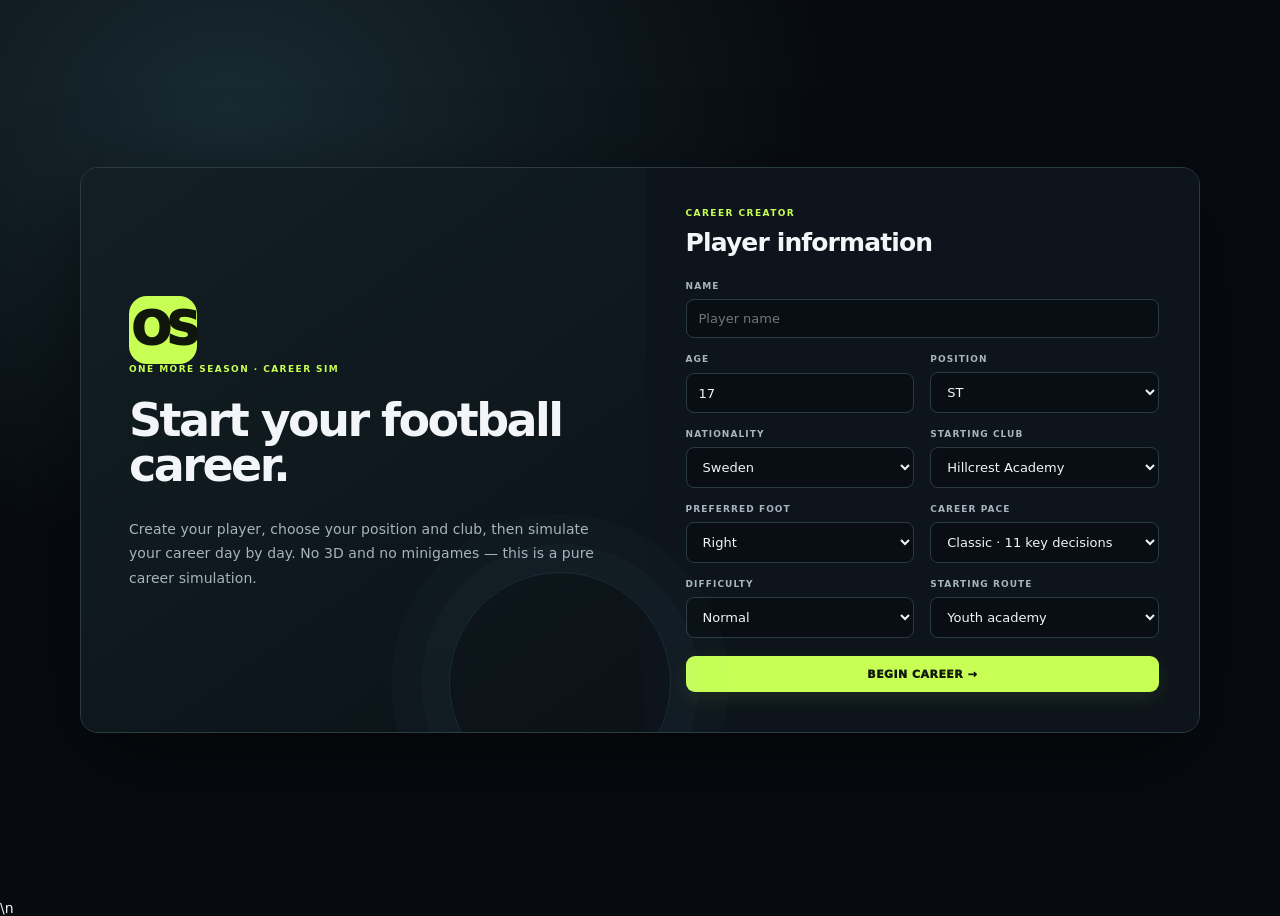
==== index.html @ fb1bcb12 "Fix navigation fallbacks and refresh decision controls" ====
<!doctype html>
<html lang="sv">
<head>
<meta charset="utf-8"><meta name="viewport" content="width=device-width,initial-scale=1">
<title>ONE MORE SEASON — Career Sim</title>
<style>
:root{--bg:#030b14;--panel:#071827;--panel2:#0b2439;--line:#1d5579;--text:#f4f8ff;--muted:#8faec7;--blue:#4bb7ff;--green:#18d79b;--gold:#ffd45a}
*{box-sizing:border-box}html,body{margin:0;min-height:100%;font-family:Inter,system-ui,Arial;background:var(--bg);color:var(--text)}
body{background:radial-gradient(circle at 78% 0,#16496d 0,transparent 30%),linear-gradient(145deg,#020812,#071a2a 55%,#04101b)}
button,input,select{font:inherit}button{cursor:pointer}.hidden{display:none!important}
.creator{min-height:100vh;display:grid;place-items:center;padding:24px}.creatorCard{width:min(1050px,100%);display:grid;grid-template-columns:1fr 1fr;background:#061522;border:1px solid #245c82;border-radius:24px;overflow:hidden;box-shadow:0 30px 80px #0008}.intro{padding:48px;background:linear-gradient(150deg,#0b2c46,#06121e)}.os{font-size:68px;font-weight:950;letter-spacing:-5px}.intro h1{font-size:44px;line-height:1;margin:20px 0 12px}.intro p{color:#b7cee1;line-height:1.6}.form{padding:40px}.formGrid{display:grid;grid-template-columns:1fr 1fr;gap:12px}.field{display:grid;gap:6px}.full{grid-column:1/-1}.field label{font-size:11px;color:#8fb5cf;font-weight:800;text-transform:uppercase}.field input,.field select{padding:12px;border-radius:10px;border:1px solid #255773;background:#071a2a;color:white;outline:0}.start,.action{border:0;border-radius:11px;padding:13px;color:#fff;font-weight:900;background:linear-gradient(90deg,#087f69,#16d49b)}.start{width:100%;margin-top:18px}
.top{height:70px;display:flex;align-items:center;gap:16px;padding:0 24px;background:#030d18f5;border-bottom:1px solid #153a5a;position:sticky;top:0;z-index:10;backdrop-filter:blur(12px)}.logo{font-size:29px;font-weight:950}.brand{font-weight:900;line-height:1}.brand small{display:block;color:var(--muted);font-size:9px;letter-spacing:2px;margin-top:4px}.nav{display:flex;gap:3px;flex:1;overflow:auto;margin-left:20px}.nav button{border:0;background:transparent;color:#8eb0ca;padding:24px 12px;font-size:12px;font-weight:850;white-space:nowrap}.nav button.active{color:white;background:#0d304d;box-shadow:inset 0 -3px var(--blue)}.day{font-weight:900;text-align:right;white-space:nowrap}.day small{display:block;color:var(--muted);font-size:10px}.gear{font-size:18px}
main{max-width:1500px;margin:auto;padding:24px 28px 50px}.view{display:none}.view.active{display:block}.eyebrow{color:#79d0ff;font-weight:950;letter-spacing:1.8px;font-size:11px}.muted{color:var(--muted);font-size:12px}.hero{min-height:245px;border:1px solid #286a95;border-radius:20px;padding:28px;display:flex;align-items:flex-end;background:linear-gradient(90deg,#020c18fa,#041e34dd 55%,#092c43aa),radial-gradient(circle at 80%,#2a658c,#071a2b 65%);overflow:hidden}.hero h1{font-size:42px;margin:8px 0}.opponent{margin-left:auto;width:48%;padding:20px;border:1px solid #3479a7;border-radius:15px;background:#06192acc}.opponent strong{display:block;font-size:26px;margin:6px 0}.chips{display:flex;gap:8px;color:#9dcbeb;font-size:11px;flex-wrap:wrap}
.layout{display:grid;grid-template-columns:2fr 1fr;gap:18px;margin-top:18px}.panel{background:linear-gradient(145deg,#091e30f7,#05121ef7);border:1px solid #184b6e;border-radius:18px;padding:20px;box-shadow:0 14px 40px #0006}.panel h2{margin:0 0 4px;font-size:18px}.cards{display:grid;grid-template-columns:repeat(3,1fr);gap:12px;margin-top:18px}.card{padding:16px;border:1px solid #255a7d;border-radius:14px;background:#0a2237;min-height:150px}.card.active{border-color:var(--green);box-shadow:0 0 25px #13cb9625}.card h3{margin:7px 0}.action{width:100%;margin-top:18px}.secondary{background:#102d47;border:1px solid #28638c}.status{display:grid;gap:12px;margin-top:15px}.row{display:grid;grid-template-columns:75px 1fr 45px;gap:8px;align-items:center;font-size:12px}.bar{height:8px;background:#07131e;border-radius:20px;overflow:hidden}.bar i{display:block;height:100%;background:linear-gradient(90deg,#0bb982,#60e7c3)}.calendar{display:grid;grid-template-columns:repeat(4,1fr);gap:10px;margin-top:15px}.event{padding:14px;border:1px solid #205273;border-radius:13px;background:#071a2a;min-height:105px}.today{border-color:var(--green);background:#07352f}.news{display:grid;gap:6px;margin-top:12px}.news div{padding:11px;border-bottom:1px solid #17384f;color:#c8dcee}.danger{background:#4b1b25;border:1px solid #8b3a48;margin-top:18px}.toast{position:fixed;right:20px;bottom:20px;padding:13px 17px;border:1px solid #2a6d91;background:#071b2b;border-radius:11px;opacity:0;transform:translateY(10px);transition:.2s}.toast.show{opacity:1;transform:none}
@media(max-width:850px){.creatorCard{grid-template-columns:1fr}.layout{grid-template-columns:1fr}.opponent{width:52%}.cards{grid-template-columns:1fr}.calendar{grid-template-columns:1fr 1fr}}
@media(max-width:600px){.brand,.day{display:none}.hero{display:block;min-height:360px}.opponent{width:100%;margin-top:25px}.formGrid{grid-template-columns:1fr}.full{grid-column:auto}main{padding:14px}.calendar{grid-template-columns:1fr}.nav button{padding:24px 9px}}

/* Match engine v6 — clearer match feedback and career statistics */
.match-engine{display:grid;grid-template-columns:1.25fr 1fr;gap:16px;margin-top:18px}
.match-report{background:linear-gradient(130deg,#0b2a40,#071521);border:1px solid #286487;border-radius:18px;padding:20px}
.match-scoreline{display:flex;align-items:center;justify-content:space-between;gap:12px;margin:14px 0}
.match-team{flex:1;font-size:12px;font-weight:850;color:#c6dcee}
.match-team:last-child{text-align:right}
.match-score{font-size:34px;font-weight:950;letter-spacing:2px;white-space:nowrap}
.match-score .dash{color:#6f91aa;padding:0 5px}
.match-rating{display:inline-flex;align-items:center;gap:7px;background:#073b32;border:1px solid #168e70;border-radius:9px;padding:8px 11px;font-weight:900}
.match-stat-grid{display:grid;grid-template-columns:repeat(3,1fr);gap:9px}
.match-stat{background:#0a2234;border:1px solid #1d4c6a;border-radius:12px;padding:12px}
.match-stat b{display:block;font-size:22px;margin-top:5px}
.match-events{display:grid;gap:7px;margin-top:12px}
.match-event{padding:9px 10px;border-left:3px solid var(--green);background:#0a2234;border-radius:0 8px 8px 0;font-size:12px;color:#d5e6f4}
.match-event.dim{border-color:#3b6c8b}
.match-form{display:flex;gap:5px;flex-wrap:wrap;margin-top:10px}
.match-form span{font-size:10px;font-weight:900;padding:5px 8px;border-radius:6px;background:#102b40;color:#a9c5da}
.match-form .win{background:#0b493a;color:#7af0c7}.match-form .draw{background:#423a1a;color:#ffe08a}.match-form .loss{background:#49212b;color:#ffb6c0}
@media(max-width:850px){.match-engine{grid-template-columns:1fr}.match-stat-grid{grid-template-columns:repeat(3,1fr)}}
</style>
<link rel="stylesheet" href="visual-overhaul.css?v=20261021-1">
</head>
<body>
<section id="creator" class="creator"><div class="creatorCard"><div class="intro"><div class="os">OS</div><div class="eyebrow">ONE MORE SEASON · CAREER SIM</div><h1>Start your football career.</h1><p>Create your player, choose your position and club, then simulate your career day by day. No 3D and no minigames — this is a pure career simulation.</p></div><div class="form"><div class="eyebrow">CAREER CREATOR</div><h2>Player information</h2><div class="formGrid"><div class="field full"><label>Name</label><input id="name" placeholder="Player name"></div><div class="field"><label>Age</label><input id="age" type="number" min="16" max="40" value="17"></div><div class="field"><label>Position</label><select id="pos"><option>ST</option><option>CF</option><option>CAM</option><option>CM</option><option>LW</option><option>RW</option><option>LB</option><option>CB</option><option>RB</option><option>GK</option></select></div><div class="field"><label>Nationality</label><select id="nation"><option>Sweden</option><option>England</option><option>Spain</option><option>France</option><option>Brazil</option><option>Germany</option><option>Portugal</option><option>Argentina</option></select></div><div class="field"><label>Starting club</label><select id="club"><option>Hillcrest Academy</option><option>BK Häcken</option><option>Real Sociedad</option><option>Villarreal</option><option>Aston Villa</option></select></div><div class="field"><label>Preferred foot</label><select id="omsFoot"><option>Right</option><option>Left</option><option>Both</option></select></div><div class="field"><label>Career pace</label><select id="omsPace"><option value="classic">Classic · 11 key decisions</option><option value="quick">Quick · faster calendar</option><option value="immersive">Immersive · more story events</option></select></div><div class="field"><label>Difficulty</label><select id="omsDifficulty"><option value="normal">Normal</option><option value="hard">Hard</option><option value="legend">Legend</option></select></div><div class="field"><label>Starting route</label><select id="omsRoute"><option value="academy">Youth academy</option><option value="bench">First-team bench</option><option value="starter">First-team starter</option><option value="loan">Loan pathway</option></select></div></div><button class="start" onclick="beginCareer()">BEGIN CAREER →</button></div></div></section>
<div id="app" class="hidden"><header class="top"><div class="logo">OS</div><div class="brand">ONE MORE SEASON<small>CAREER SIM</small></div><nav id="nav" class="nav"></nav><div class="day">DAY <span id="day">1</span><small id="season">SEASON 1</small></div><button class="gear" id="omsSettingsButton" type="button" title="Career settings" aria-label="Open career settings">⚙</button></header><main>
<section id="home" class="view active"><div class="hero"><div><div class="eyebrow">SIMULATION CENTER</div><h1>Clear skies, bigger dreams.</h1><div class="muted">Build your career one decision at a time.</div></div><div class="opponent"><div class="eyebrow">NEXT OPPONENT</div><strong id="opp">Hillcrest Academy (H)</strong><div class="chips"><span>LEAGUE</span><span>•</span><span>SIMULATION</span><span>•</span><span id="eventDay">DAY 1</span></div></div></div>

<div class="match-engine" id="omsMatchEngine">
<section class="match-report">
<div class="eyebrow">MATCH CENTRE · LIVE CAREER</div><h2 style="margin:7px 0 0">Last match report</h2>
<div class="match-scoreline"><div class="match-team" id="omsHomeName">Your club</div><div class="match-score"><span id="omsHomeScore">—</span><span class="dash">:</span><span id="omsAwayScore">—</span></div><div class="match-team" id="omsAwayName">Opponent</div></div>
<div style="display:flex;align-items:center;justify-content:space-between;gap:10px"><span class="muted" id="omsMatchSummary">Play your first match to create a report.</span><span class="match-rating" id="omsMatchRating">— / 10</span></div>
<div class="match-events" id="omsMatchEvents"><div class="match-event dim">Your match moments will appear here.</div></div>
</section>
<section class="panel">
<div class="eyebrow">CAREER PERFORMANCE</div><h2 style="margin:7px 0 14px">Season statistics</h2>
<div class="match-stat-grid">
<div class="match-stat"><span class="muted">Apps</span><b id="omsApps">0</b></div>
<div class="match-stat"><span class="muted">Goals</span><b id="omsGoals">0</b></div>
<div class="match-stat"><span class="muted">Assists</span><b id="omsAssists">0</b></div>
<div class="match-stat"><span class="muted">Avg rating</span><b id="omsAvgRating">—</b></div>
<div class="match-stat"><span class="muted">MOTM</span><b id="omsMotm">0</b></div>
<div class="match-stat"><span class="muted">Points</span><b id="omsPoints">0</b></div>
</div>
<div class="muted" style="margin-top:15px">Recent form</div><div class="match-form" id="omsForm"><span>Not played yet</span></div>
</section></div>
\n<div class="layout"><section class="panel"><h2>PLAYER CALENDAR</h2><div class="muted">Matches, training and career events.</div><div class="cards"><div class="card active"><div class="eyebrow">NEXT MATCH</div><h3 id="match">Hillcrest Academy (H)</h3><div class="muted">League · Day <span id="matchDay">1</span></div><button class="action" onclick="simulateMatch()">SIMULATE MATCH →</button></div><div class="card"><div class="eyebrow">TIME</div><h3>Simulate 3 Days</h3><div class="muted">Training, recovery and world events.</div><button class="action secondary" onclick="advance(3)">SIMULATE 3 DAYS →</button></div><div class="card"><div class="eyebrow">SEASON</div><h3>Simulate Season</h3><div class="muted">Advance the season quickly.</div><button class="action secondary" onclick="advance(300)">SIMULATE SEASON →</button></div></div></section>
<section class="panel"><h2>PLAYER STATUS</h2><div class="muted" id="player">Your Player · ST</div><div class="status"><div class="row"><span>OVR</span><div class="bar"><i id="ovrb"></i></div><b id="ovr">67</b></div><div class="row"><span>Fitness</span><div class="bar"><i id="fitb"></i></div><b id="fit">92%</b></div><div class="row"><span>Morale</span><div class="bar"><i id="morb"></i></div><b id="mor">78%</b></div><div class="row"><span>Sharpness</span><div class="bar"><i id="sharpb"></i></div><b id="sharp">85%</b></div></div><button class="action danger" onclick="deleteCareer()">DELETE CAREER</button></section></div>
<div class="layout"><section class="panel"><h2>SEASON CALENDAR</h2><div class="calendar" id="calendar"></div></section><section class="panel"><h2>LATEST NEWS</h2><div class="muted">The football world changes while you simulate.</div><div class="news" id="news"></div></section></div></section>
<section id="squad" class="view"><div class="panel"><div class="eyebrow">SQUAD</div><h1>Club & Squad</h1><p class="muted">Your teammates, competition for places and squad status.</p><div class="news"><div>Starting XI · Competition for your position is active.</div><div>Manager · Your performances affect selection.</div><div>Squad · Fitness and sharpness influence minutes.</div></div></div></section>
<section id="transfers" class="view"><div class="panel"><div class="eyebrow">TRANSFERS</div><h1>Transfer Center</h1><p class="muted">Clubs can show interest as your reputation grows.</p><div class="news"><div>Transfer rumours will appear as the calendar advances.</div><div>Agent · Contract opportunities can develop over time.</div></div></div></section>
<section id="academy" class="view"><div class="panel"><div class="eyebrow">ACADEMY</div><h1>Academy</h1><p class="muted">Youth development and future prospects.</p></div></section>
<section id="development" class="view"><div class="panel"><div class="eyebrow">DEVELOPMENT CENTRE</div><h1>Build your player</h1><p class="muted">Choose a training plan. Every session trades energy for a different benefit, and your progress is saved with your career.</p><div class="cards"><div class="card"><div class="eyebrow">ATTACK</div><h3>Finishing &amp; movement</h3><p class="muted">Improve sharpness and your chance to grow as an attacker.</p><button class="action" onclick="omsTrainV6('attack')">TRAIN ATTACK →</button></div><div class="card"><div class="eyebrow">TACTICS</div><h3>Position &amp; decisions</h3><p class="muted">Build tactical development and manager trust.</p><button class="action secondary" onclick="omsTrainV6('tactics')">TRAIN TACTICS →</button></div><div class="card"><div class="eyebrow">RECOVERY</div><h3>Recovery session</h3><p class="muted">Restore fitness and protect your form.</p><button class="action secondary" onclick="omsTrainV6('recovery')">RECOVER →</button></div></div><div class="panel" style="margin-top:16px"><div class="eyebrow">TRAINING RECORD</div><h2 id="omsTrainingSummary">No training sessions yet.</h2><div class="muted" id="omsTrainingLog">Your training choices will appear here.</div></div></div></section>
<section id="agent" class="view"><div class="panel"><div class="eyebrow">AGENT</div><h1>Agent & Money</h1><p class="muted">Contracts, wages, bonuses and club opportunities.</p></div></section>
<section id="world" class="view"><div class="panel"><div class="eyebrow">WORLD</div><h1>Football World</h1><p class="muted">Transfers, injuries, managers and major football events.</p></div></section>
<section id="history" class="view"><div class="panel"><div class="eyebrow">HISTORY</div><h1>Career History</h1><p class="muted">Season results, awards and career legacy.</p></div></section>
<section id="journey" class="view"><div class="panel"><div class="eyebrow">THE JOURNEY · STORY MODE</div><h1>Every choice becomes a headline.</h1><p class="muted">30 nya karriärfunktioner inspirerade av karriärsimulator-idén: spelarprofil, val, konsekvenser och en berättelse som växer med dig.</p><div id="omsJourneyProfile" class="cards"></div><div class="layout"><section class="panel"><div class="eyebrow">NEXT CAREER DECISION</div><h2 id="omsJourneyTitle">Your story starts here</h2><p id="omsJourneyText" class="muted">Skapa din karriär för att börja fatta beslut.</p><div id="omsJourneyChoices" class="cards"></div><button class="action" id="omsNextDecision" onclick="omsNextJourneyDecision()">NEXT DECISION →</button></section><section class="panel"><div class="eyebrow">HEADLINES</div><h2>Career news</h2><div id="omsJourneyHeadlines" class="news"><div>Headlines will appear after your first decision.</div></div></section></div><div class="layout"><section class="panel"><div class="eyebrow">CAREER JOURNAL</div><h2>Journey log</h2><div id="omsJourneyLog" class="news"></div></section><section class="panel"><div class="eyebrow">30 JOURNEY SYSTEMS</div><h2>Features in this update</h2><div id="omsJourneyFeatures" class="news"></div></section></div></div></section></main><div id="toast" class="toast"></div></div>
<script>
const KEY='omsCareerStable3';let state=null;window.OMS_GET_STATE=()=>state;
const tabs=[['HOME','home'],['SQUAD','squad'],['TRANSFERS','transfers'],['ACADEMY','academy'],['DEVELOPMENT','development'],['AGENT','agent'],['WORLD','world'],['HISTORY','history'],['JOURNEY','journey']];
const nav=document.getElementById('nav');tabs.forEach(([name,id],i)=>{const b=document.createElement('button');b.textContent=name;b.onclick=()=>show(id,b);if(i===0)b.classList.add('active');nav.appendChild(b)});
function beginCareer(){const name=document.getElementById('name').value.trim();if(!name){alert('Skriv ett spelarnamn först.');return}state={name,age:+document.getElementById('age').value,pos:document.getElementById('pos').value,nation:document.getElementById('nation').value,club:document.getElementById('club').value,preferredFoot:document.getElementById('omsFoot')?.value||'Right',careerPace:document.getElementById('omsPace')?.value||'classic',difficulty:document.getElementById('omsDifficulty')?.value||'normal',startingRoute:document.getElementById('omsRoute')?.value||'academy',journeyDecision:0,journeyHeadlines:[],journeyLog:[],journeyFlags:{},day:1,nextMatchDay:1,season:1,ovr:67,fitness:92,morale:78,sharp:85,wins:0,draws:0,losses:0};save();openApp();render()}
function save(){localStorage.setItem(KEY,JSON.stringify(state))}function openApp(){document.getElementById('creator').classList.add('hidden');document.getElementById('app').classList.remove('hidden')}
function show(id,b){
 const target=document.getElementById(id);
 if(!target){toast('This page is not available yet.');return}
 document.querySelectorAll('.view').forEach(x=>x.classList.remove('active'));
 target.classList.add('active');
 const buttons=[...nav.querySelectorAll('button')];
 buttons.forEach(x=>x.classList.remove('active'));
 const tab=tabs.find(([name,viewId])=>viewId===id);
 const activeButton=b&&buttons.includes(b)?b:(tab?buttons.find(x=>x.textContent.trim()===tab[0]):null);
 if(activeButton)activeButton.classList.add('active');
}
function toast(s){const t=document.getElementById('toast');t.textContent=s;t.classList.add('show');clearTimeout(window.tt);window.tt=setTimeout(()=>t.classList.remove('show'),1800)}
function advance(n){if(!state){toast('Start a career first.');return}const days=Math.max(1,Math.min(365,Math.floor(Number(n)||1)));state.day+=days;state.fitness=Math.max(30,Math.min(100,state.fitness-days*.7+4));state.sharp=Math.max(30,Math.min(100,state.sharp+days*.5));state.morale=Math.max(20,Math.min(100,state.morale+(Math.random()>.5?2:-1)));checkSeason();save();render();toast('Calendar advanced '+days+' day'+(days===1?'':'s'))}
function simulateMatch(){const r=Math.random();if(r<.45)state.wins++;else if(r<.72)state.draws++;else state.losses++;state.day++;state.fitness=Math.max(35,state.fitness-7);state.sharp=Math.min(100,state.sharp+8);state.morale=Math.max(30,Math.min(100,state.morale+(r<.45?5:-2)));if(r>.86&&state.ovr<99)state.ovr++;checkSeason();save();render();toast(r<.45?'MATCH WON':'MATCH SIMULATED')}
function checkSeason(){if(state.day>300){state.season++;state.day=1;state.fitness=90;state.sharp=85;toast('NEW SEASON STARTED')}}
function deleteCareer(){if(confirm('Delete career and return to the first player setup page?')){localStorage.removeItem(KEY);state=null;location.reload()}}
function render(){document.getElementById('day').textContent=state.day;document.getElementById('season').textContent='SEASON '+state.season;document.getElementById('eventDay').textContent='DAY '+state.day;document.getElementById('matchDay').textContent=state.day;document.getElementById('player').textContent=state.name+' · '+state.pos+' · '+state.nation;document.getElementById('ovr').textContent=state.ovr;document.getElementById('ovrb').style.width=state.ovr+'%';[['fit',state.fitness],['mor',state.morale],['sharp',state.sharp]].forEach(([id,v])=>{document.getElementById(id).textContent=Math.round(v)+'%';document.getElementById(id+'b').style.width=v+'%'});document.getElementById('calendar').innerHTML=[0,3,6,9].map((n,i)=>'<div class="event '+(i===0?'today':'')+'"><b>DAY '+(state.day+n)+'</b><div class="muted" style="margin-top:8px">'+(['League match','Training','Fitness & recovery','Cup / away match'][i])+'</div></div>').join('');document.getElementById('news').innerHTML=['Transfer rumours heat up','Big club scouts are watching young talents','Champions League draw confirmed','Unexpected career event'].map((x,i)=>'<div>⚽ '+x+' <span class="muted">'+(i+1)+'h ago</span></div>').join('')}
try{state=JSON.parse(localStorage.getItem(KEY)||'null')}catch(e){state=null}if(state){openApp();render()}
</script><script id="oms-player-database">
const OMS_PLAYERS=[['Bukayo Saka','Arsenal','Premier League','RW',88],['Martin Ødegaard','Arsenal','Premier League','CAM',88],['Declan Rice','Arsenal','Premier League','CM',87],['William Saliba','Arsenal','Premier League','CB',87],['Gabriel Magalhães','Arsenal','Premier League','CB',86],['David Raya','Arsenal','Premier League','GK',85],['Gabriel Martinelli','Arsenal','Premier League','LW',84],['Cole Palmer','Chelsea','Premier League','CAM',87],['Moisés Caicedo','Chelsea','Premier League','CM',84],['Enzo Fernández','Chelsea','Premier League','CM',85],['Nicolas Jackson','Chelsea','Premier League','ST',82],['Wesley Fofana','Chelsea','Premier League','CB',80],['Reece James','Chelsea','Premier League','RB',84],['Mohamed Salah','Liverpool','Premier League','RW',90],['Virgil van Dijk','Liverpool','Premier League','CB',89],['Alisson','Liverpool','Premier League','GK',89],['Alexis Mac Allister','Liverpool','Premier League','CM',86],['Dominik Szoboszlai','Liverpool','Premier League','CM',84],['Florian Wirtz','Liverpool','Premier League','CAM',87],['Cody Gakpo','Liverpool','Premier League','LW',84],['Erling Haaland','Manchester City','Premier League','ST',91],['Rodri','Manchester City','Premier League','CM',90],['Phil Foden','Manchester City','Premier League','CAM',88],['Bernardo Silva','Manchester City','Premier League','CM',88],['Rúben Dias','Manchester City','Premier League','CB',89],['Ederson','Manchester City','Premier League','GK',88],['Josko Gvardiol','Manchester City','Premier League','CB',86],['Bruno Fernandes','Manchester United','Premier League','CAM',87],['Matthijs de Ligt','Manchester United','Premier League','CB',84],['Casemiro','Manchester United','Premier League','CM',82],['Amad Diallo','Manchester United','Premier League','RW',78],['Mason Mount','Manchester United','Premier League','CAM',79],['Lisandro Martínez','Manchester United','Premier League','CB',84],['Son Heung-min','Tottenham','Premier League','LW',86],['James Maddison','Tottenham','Premier League','CAM',85],['Cristian Romero','Tottenham','Premier League','CB',84],['Dejan Kulusevski','Tottenham','Premier League','RW',83],['Micky van de Ven','Tottenham','Premier League','CB',82],['Dominic Solanke','Tottenham','Premier League','ST',82],['Bruno Guimarães','Newcastle United','Premier League','CM',85],['Anthony Gordon','Newcastle United','Premier League','LW',82],['Sandro Tonali','Newcastle United','Premier League','CM',84],['Alexander Isak','Newcastle United','Premier League','ST',88],['Kieran Trippier','Newcastle United','Premier League','RB',80],['Nick Pope','Newcastle United','Premier League','GK',82],['Emiliano Martínez','Aston Villa','Premier League','GK',87],['Ollie Watkins','Aston Villa','Premier League','ST',84],['Youri Tielemans','Aston Villa','Premier League','CM',82],['Morgan Rogers','Aston Villa','Premier League','CAM',80],['Pau Torres','Aston Villa','Premier League','CB',82],['John McGinn','Aston Villa','Premier League','CM',81],['Kaoru Mitoma','Brighton','Premier League','LW',81],['João Pedro','Brighton','Premier League','ST',79],['Pervis Estupiñán','Brighton','Premier League','LB',79],['Lewis Dunk','Brighton','Premier League','CB',78],['Bart Verbruggen','Brighton','Premier League','GK',78],['Carlos Baleba','Brighton','Premier League','CM',80],['Jarrod Bowen','West Ham','Premier League','RW',81],['Lucas Paquetá','West Ham','Premier League','CAM',82],['Mohammed Kudus','West Ham','Premier League','RW',81],['Aaron Wan-Bissaka','West Ham','Premier League','RB',78],['Jean-Clair Todibo','West Ham','Premier League','CB',79],['Alphonse Areola','West Ham','Premier League','GK',78],['Eberechi Eze','Crystal Palace','Premier League','CAM',83],['Marc Guéhi','Crystal Palace','Premier League','CB',80],['Dean Henderson','Crystal Palace','Premier League','GK',79],['Ismaïla Sarr','Crystal Palace','Premier League','RW',78],['Adam Wharton','Crystal Palace','Premier League','CM',76],['Jean-Philippe Mateta','Crystal Palace','Premier League','ST',80],['Jordan Pickford','Everton','Premier League','GK',84],['Jarrad Branthwaite','Everton','Premier League','CB',79],['Dwight McNeil','Everton','Premier League','LW',77],['Iliman Ndiaye','Everton','Premier League','CF',78],['James Tarkowski','Everton','Premier League','CB',76],['Beto','Everton','Premier League','ST',75],['Morgan Gibbs-White','Nottingham Forest','Premier League','CAM',82],['Chris Wood','Nottingham Forest','Premier League','ST',79],['Murillo','Nottingham Forest','Premier League','CB',78],['Neco Williams','Nottingham Forest','Premier League','RB',75],['Callum Hudson-Odoi','Nottingham Forest','Premier League','LW',78],['Matz Sels','Nottingham Forest','Premier League','GK',77],['Antonee Robinson','Fulham','Premier League','LB',81],['Andreas Pereira','Fulham','Premier League','CAM',79],['Alex Iwobi','Fulham','Premier League','CM',78],['Raúl Jiménez','Fulham','Premier League','ST',78],['Bernd Leno','Fulham','Premier League','GK',80],['Joachim Andersen','Fulham','Premier League','CB',78],['Bryan Mbeumo','Brentford','Premier League','RW',82],['Yoane Wissa','Brentford','Premier League','ST',79],['Mathias Jensen','Brentford','Premier League','CM',77],['Mikkel Damsgaard','Brentford','Premier League','CAM',77],['Nathan Collins','Brentford','Premier League','CB',76],['Mark Flekken','Brentford','Premier League','GK',77],['Matheus Cunha','Wolves','Premier League','CF',82],['Jørgen Strand Larsen','Wolves','Premier League','ST',77],['Rayan Aït-Nouri','Wolves','Premier League','LB',79],['André','Wolves','Premier League','CM',77],['Toti Gomes','Wolves','Premier League','CB',75],['José Sá','Wolves','Premier League','GK',77],['Neto','Chelsea','Premier League','GK',80]];
const OMS_LEAGUES=[["Premier League","England"]];
const OMS_CLUBS=["Arsenal","Chelsea","Liverpool","Manchester City","Manchester United","Tottenham","Newcastle United","Aston Villa","Brighton","West Ham","Crystal Palace","Everton","Nottingham Forest","Fulham","Brentford","Wolves"];
window.OMS_PLAYERS=OMS_PLAYERS;window.OMS_LEAGUES=OMS_LEAGUES;window.OMS_CLUBS=OMS_CLUBS;
function omsPlayerDatabasePanel(){const view=document.getElementById('squad');if(!view)return;view.innerHTML='<div class="panel"><div class="eyebrow">PLAYER CAREER DATABASE</div><h1>'+OMS_PLAYERS.length+' PLAYERS · '+OMS_CLUBS.length+' CLUBS · '+OMS_LEAGUES.length+' LEAGUES</h1><p class="muted">Utökad Player Career-databas med spelare, klubbar och ligor från flera fotbollsländer.</p><div class="news"><div><b>'+OMS_PLAYERS.length+'</b> spelare</div><div><b>'+OMS_CLUBS.length+'</b> klubbar</div><div><b>'+OMS_LEAGUES.length+'</b> liga</div></div><div class="news" id="omsPlayersList"></div></div>';document.getElementById('omsPlayersList').innerHTML=OMS_PLAYERS.map(p=>'<div><b>'+p[0]+'</b> · '+p[1]+' · '+p[3]+' · OVR '+p[4]+'</div>').join('')}
omsPlayerDatabasePanel();
</script>
<script id="oms-player-career-market">
(function(){
  function renderCareerMarket(){
    const view=document.getElementById('transfers');
    if(!view || !window.OMS_PLAYERS) return;
    const current=((typeof window.OMS_GET_STATE==='function'?window.OMS_GET_STATE():window.state)||{}).club||'Your Club';
    const pool=[...OMS_PLAYERS].sort(()=>Math.random()-0.5).slice(0,12);
    view.innerHTML='<div class="panel"><div class="eyebrow">PLAYER CAREER · TRANSFER MARKET</div><h1>TRANSFER SHORTLIST</h1><p class="muted">Din agent följer spelare och klubbar i Premier League. Välj en spelare för scouting.</p><div class="news"><div><b>League:</b> Premier League</div><div><b>Your club:</b> '+current+'</div><div><b>Shortlist:</b> '+pool.length+' players</div></div><div class="news">'+pool.map((p,i)=>'<div style="display:flex;justify-content:space-between;gap:12px;align-items:center"><span><b>'+p[0]+'</b><br><span class="muted">'+p[1]+' · '+p[3]+' · OVR '+p[4]+'</span></span><button class="action" onclick="omsScoutPlayer('+i+')">SCOUT</button></div>').join('')+'</div><div id="omsScoutResult" class="muted" style="margin-top:12px">Select SCOUT to view a player report.</div></div>';
    window.omsMarketPool=pool;
  }
  window.omsScoutPlayer=function(i){
    const p=window.omsMarketPool&&window.omsMarketPool[i];
    if(!p) return;
    const el=document.getElementById('omsScoutResult');
    if(el) el.innerHTML='<b>SCOUT REPORT:</b> '+p[0]+' · '+p[3]+' · OVR '+p[4]+' · '+p[1]+'<br><span class="muted">Your agent has added this player to the shortlist. Transfer interest can develop as your career progresses.</span>';
  };
  const oldShow=window.show;
  window.show=function(id,b){
    oldShow(id,b);
    if(id==='transfers') renderCareerMarket();
  };
  setTimeout(renderCareerMarket,0);
})();
</script><script id="oms-career-season-stats">
(function(){
  function seasonStats(){
    const home=document.getElementById('home');
    if(!home || !window.OMS_PLAYERS) return;
    let box=document.getElementById('oms-season-stats');
    if(box)return;
    box=document.createElement('section');
    box.className='panel';
    box.id='oms-season-stats';
    box.innerHTML='<div class="eyebrow">PLAYER CAREER</div><h2>SEASON PERFORMANCE</h2><div class="cards"><div class="card"><div class="eyebrow">APPEARANCES</div><h3 id="omsApps">0</h3></div><div class="card"><div class="eyebrow">GOALS</div><h3 id="omsGoals">0</h3></div><div class="card"><div class="eyebrow">ASSISTS</div><h3 id="omsAssists">0</h3></div><div class="card"><div class="eyebrow">FORM</div><h3 id="omsForm">7.0</h3></div></div><p class="muted">Din säsongsstatistik följer med när du simulerar matcher.</p>';
    home.appendChild(box);
    refresh();
  }
  function refresh(){
    const s=typeof window.OMS_GET_STATE==='function'?window.OMS_GET_STATE():window.state;if(!s)return;
    const apps=s.apps||0, goals=s.goals||0, assists=s.assists||0;
    const a=document.getElementById('omsApps'),g=document.getElementById('omsGoals'),as=document.getElementById('omsAssists'),f=document.getElementById('omsForm');
    if(a)a.textContent=apps;if(g)g.textContent=goals;if(as)as.textContent=assists;
    if(f)f.textContent=(7+(s.morale||78)/100).toFixed(1);
  }
  const oldSim=window.simulateMatch;
  if(oldSim){
    window.simulateMatch=function(){
      oldSim();
      const active=typeof window.OMS_GET_STATE==='function'?window.OMS_GET_STATE():window.state;
      if(active){
        active.apps=(active.apps||0)+1;
        const r=Math.random();
        if(r<0.32)active.goals=(active.goals||0)+1;
        if(r<0.38)active.assists=(active.assists||0)+1;
        if(typeof save==='function')save();
      }
      refresh();
    };
  }
  const oldRender=window.render;
  if(oldRender)window.render=function(){oldRender();refresh()};
  setTimeout(seasonStats,50);
})();
</script><script id="oms-stability-fix">
(function(){
  function getSaved(){try{return JSON.parse(localStorage.getItem('omsCareerStable3')||'null')}catch(e){return null}}
  function syncPublicState(){
    const s=getSaved(); if(s) window.OMS_CURRENT_STATE=s;
  }
  syncPublicState();
  const oldSave=window.save;
  if(oldSave) window.save=function(){oldSave();syncPublicState()};
  const oldBegin=window.beginCareer;
  if(oldBegin) window.beginCareer=function(){oldBegin();syncPublicState()};
  const oldShow=window.show;
  if(oldShow) window.show=function(id,b){const out=oldShow(id,b);syncPublicState();return out};
})();
</script><script id="oms-career-history">
(function(){
  function addHistory(){
    const host=document.getElementById('history'); if(!host||document.getElementById('oms-career-timeline'))return;
    const box=document.createElement('section'); box.className='panel'; box.id='oms-career-timeline';
    box.innerHTML='<div class="eyebrow">PLAYER CAREER</div><h2>CAREER TIMELINE</h2><div id="omsTimeline"></div><p class="muted">Viktiga karriärhändelser sparas automatiskt.</p>';
    host.appendChild(box); renderHistory();
  }
  function renderHistory(){
    const el=document.getElementById('omsTimeline'); if(!el)return;
    let s=window.OMS_CURRENT_STATE; try{s=s||JSON.parse(localStorage.getItem('omsCareerStable3')||'null')}catch(e){}
    const events=(s&&s.careerEvents)||[];
    el.innerHTML=events.length?events.slice(-12).reverse().map(e=>'<div class="row"><strong>'+String(e.title||'Career event')+'</strong><span>'+String(e.detail||'')+'</span></div>').join(''):'<div class="muted">No career events yet.</div>';
  }
  function record(title,detail){
    let s;try{s=JSON.parse(localStorage.getItem('omsCareerStable3')||'null')}catch(e){return}
    if(!s)return;
    s.careerEvents=s.careerEvents||[];
    s.careerEvents.push({title,detail,day:s.day||1});
    s.careerEvents=s.careerEvents.slice(-30);
    localStorage.setItem('omsCareerStable3',JSON.stringify(s)); window.OMS_CURRENT_STATE=s; renderHistory();
  }
  window.OMS_RECORD_CAREER_EVENT=record;
  const oldShow=window.show;
  if(oldShow)window.show=function(id,b){const out=oldShow(id,b);if(id==='history')setTimeout(addHistory,0);return out};
  setTimeout(addHistory,80);
})();
</script><script src="realism.js"></script><script id="oms-persistent-shortlist">
(function(){
  const KEY='omsTransferShortlistV1';
  function load(){try{return JSON.parse(localStorage.getItem(KEY)||'[]')}catch(e){return[]}}
  function save(a){localStorage.setItem(KEY,JSON.stringify(a.slice(-20)))}
  function addPlayer(i){
    const p=window.OMS_PLAYERS&&window.OMS_PLAYERS[i]; if(!p)return;
    const item=Array.isArray(p)?{name:p[0],club:p[1],league:p[2],position:p[3],ovr:p[4]}:{name:p.name,club:p.club,league:p.league,position:p.position,ovr:p.ovr};
    const a=load();
    if(!a.some(x=>x.name===item.name)){a.push(item);save(a)}
    render();
    if(typeof window.toast==='function')window.toast(item.name+' added to shortlist');
  }
  function render(){
    const host=document.getElementById('transfers'); if(!host)return;
    let box=document.getElementById('oms-persistent-shortlist');
    if(!box){
      box=document.createElement('section'); box.className='panel'; box.id='oms-persistent-shortlist';
      host.appendChild(box);
    }
    const a=load();
    box.innerHTML='<div class="eyebrow">PLAYER CAREER</div><h2>MY TRANSFER SHORTLIST</h2>'+
      (a.length?a.map((p,i)=>'<div class="row"><strong>'+p.name+'</strong><span>'+p.position+' · '+p.ovr+' OVR · '+p.club+'</span></div>').join(''):'<p class="muted">Scout players in the Transfer Market to build your shortlist.</p>');
  }
  const oldScout=window.omsScoutPlayer;
  window.omsScoutPlayer=function(i){
    if(oldScout)oldScout(i);
    addPlayer(i);
  };
  const oldShow=window.show;
  if(oldShow)window.show=function(id,b){const out=oldShow(id,b);if(id==='transfers')setTimeout(render,20);return out};
  setTimeout(render,100);
})();
</script><script src="career-controls.js"></script>
<style id="oms-mega-ui">
:root{--cyan:#35c8ff;--violet:#7c6cff;--lime:#28e0a4}
body{background:radial-gradient(circle at 15% 0,#173e62 0,transparent 28%),radial-gradient(circle at 95% 20%,#20315d 0,transparent 25%),linear-gradient(145deg,#02060d,#061426 55%,#020811)}
.panel{position:relative;overflow:hidden;transition:transform .18s,border-color .18s,box-shadow .18s}
.panel:hover{border-color:#2b6f99;box-shadow:0 18px 50px #0008}
.panel:before{content:"";position:absolute;inset:0;pointer-events:none;background:linear-gradient(120deg,#35c8ff08,transparent 35%,#7c6cff08)}
.action{box-shadow:0 8px 22px #00c99522;transition:transform .15s,filter .15s}
.action:hover{transform:translateY(-2px);filter:brightness(1.12)}
.card{transition:transform .15s,border-color .15s}.card:hover{transform:translateY(-2px);border-color:#327da7}
.megaGrid{display:grid;grid-template-columns:repeat(4,1fr);gap:12px;margin-top:18px}
.megaStat{padding:15px;border:1px solid #255a7d;border-radius:14px;background:linear-gradient(145deg,#0b2740,#071727)}
.megaStat b{font-size:24px;display:block;margin-top:4px}
.megaSplit{display:grid;grid-template-columns:1.4fr 1fr;gap:18px;margin-top:18px}
.feedItem{padding:12px 0;border-bottom:1px solid #17384f}
.pill{display:inline-block;padding:5px 8px;border-radius:999px;background:#103652;border:1px solid #276789;color:#a9dcf8;font-size:10px;font-weight:900;margin:2px}
@media(max-width:900px){.megaGrid{grid-template-columns:1fr 1fr}.megaSplit{grid-template-columns:1fr}}
@media(max-width:600px){.megaGrid{grid-template-columns:1fr}}
</style>
<script id="oms-mega-upgrade">
(function(){
  const extraPlayers=[
    ['Lamine Yamal','Barcelona','La Liga','RW',89],['Pedri','Barcelona','La Liga','CM',88],['Raphinha','Barcelona','La Liga','LW',87],['Robert Lewandowski','Barcelona','La Liga','ST',89],
    ['Vinícius Júnior','Real Madrid','La Liga','LW',90],['Jude Bellingham','Real Madrid','La Liga','CAM',91],['Kylian Mbappé','Real Madrid','La Liga','ST',92],['Federico Valverde','Real Madrid','La Liga','CM',88],
    ['Antoine Griezmann','Atlético Madrid','La Liga','CF',88],['Julián Álvarez','Atlético Madrid','ST',87],['Nico Williams','Athletic Club','La Liga','LW',85],['Mikel Oyarzabal','Real Sociedad','La Liga','LW',84],
    ['Harry Kane','Bayern Munich','Bundesliga','ST',90],['Jamal Musiala','Bayern Munich','Bundesliga','CAM',89],['Michael Olise','Bayern Munich','Bundesliga','RW',87],['Joshua Kimmich','Bayern Munich','Bundesliga','CM',87],
    ['Florian Wirtz','Bayer Leverkusen','Bundesliga','CAM',87],['Jeremie Frimpong','Bayer Leverkusen','Bundesliga','RB',84],['Serhou Guirassy','Borussia Dortmund','Bundesliga','ST',84],['Julian Brandt','Borussia Dortmund','Bundesliga','CAM',83],
    ['Lautaro Martínez','Inter','Serie A','ST',89],['Nicolò Barella','Inter','Serie A','CM',87],['Alessandro Bastoni','Inter','Serie A','CB',87],['Hakan Çalhanoğlu','Inter','Serie A','CM',87],
    ['Rafael Leão','AC Milan','Serie A','LW',87],['Christian Pulisic','AC Milan','Serie A','RW',84],['Theo Hernández','AC Milan','Serie A','LB',86],['Mike Maignan','AC Milan','Serie A','GK',87],
    ['Dušan Vlahović','Juventus','Serie A','ST',84],['Kenan Yıldız','Juventus','Serie A','CAM',80],['Gianluigi Donnarumma','Paris Saint-Germain','Ligue 1','GK',89],['Achraf Hakimi','Paris Saint-Germain','Ligue 1','RB',88],
    ['Ousmane Dembélé','Paris Saint-Germain','Ligue 1','RW',90],['Khvicha Kvaratskhelia','Paris Saint-Germain','Ligue 1','LW',87],['Vitinha','Paris Saint-Germain','Ligue 1','CM',88],['Marquinhos','Paris Saint-Germain','Ligue 1','CB',86],
    ['Jonathan David','Lille','Ligue 1','ST',84],['Bradley Barcola','Paris Saint-Germain','Ligue 1','LW',85],['Mason Greenwood','Marseille','Ligue 1','RW',82],['Pierre-Emile Højbjerg','Marseille','Ligue 1','CM',82],
    ['Frenkie de Jong','Barcelona','La Liga','CM',87],['Dani Olmo','Barcelona','La Liga','CAM',84],['Rodrygo','Real Madrid','La Liga','RW',86],['Eduardo Camavinga','Real Madrid','La Liga','CM',85],
    ['Aurélien Tchouaméni','Real Madrid','La Liga','CM',85],['Thibaut Courtois','Real Madrid','La Liga','GK',89],['Ronald Araújo','Barcelona','La Liga','CB',86],['Pau Cubarsí','Barcelona','La Liga','CB',80],
    ['Victor Osimhen','Galatasaray','Other','ST',88],['Rasmus Højlund','Manchester United','Premier League','ST',81],['Leny Yoro','Manchester United','Premier League','CB',80],['João Neves','Paris Saint-Germain','Ligue 1','CM',84],
    ['Warren Zaïre-Emery','Paris Saint-Germain','Ligue 1','CM',82],['Xavi Simons','RB Leipzig','Bundesliga','CAM',84],['Benjamin Šeško','RB Leipzig','Bundesliga','ST',83],['Loïs Openda','RB Leipzig','Bundesliga','ST',84],
    ['Victor Boniface','Bayer Leverkusen','Bundesliga','ST',84],['Nico Schlotterbeck','Borussia Dortmund','Bundesliga','CB',84],['Lorenzo Pellegrini','Roma','Serie A','CAM',83],['Paulo Dybala','Roma','Serie A','CF',86],
    ['Khéphren Thuram','Juventus','Serie A','CM',81],['Federico Dimarco','Inter','Serie A','LB',86],['Romelu Lukaku','Napoli','Serie A','ST',84],['Scott McTominay','Napoli','Serie A','CM',82]
  ,
['Jules Koundé','Barcelona','La Liga','RB',86],['Ferran Torres','Barcelona','La Liga','LW',82],['Fermín López','Barcelona','La Liga','CM',81],['Alejandro Balde','Barcelona','La Liga','LB',83],['Dani Carvajal','Real Madrid','La Liga','RB',85],['Antonio Rüdiger','Real Madrid','La Liga','CB',88],['Éder Militão','Real Madrid','La Liga','CB',85],['Arda Güler','Real Madrid','La Liga','CAM',80],['Endrick','Real Madrid','La Liga','ST',78],['Jan Oblak','Atlético Madrid','La Liga','GK',88],['Marcos Llorente','Atlético Madrid','La Liga','CM',84],['Pablo Barrios','Atlético Madrid','La Liga','CM',79],['Unai Simón','Athletic Club','La Liga','GK',85],['Dani Vivian','Athletic Club','La Liga','CB',81],['Takefusa Kubo','Real Sociedad','La Liga','RW',84],['Martin Zubimendi','Real Sociedad','La Liga','CM',83],['Alexander Sørloth','Atlético Madrid','La Liga','ST',83],
    ['Dayot Upamecano','Bayern Munich','Bundesliga','CB',84],['Alphonso Davies','Bayern Munich','Bundesliga','LB',87],['Manuel Neuer','Bayern Munich','Bundesliga','GK',86],['Serge Gnabry','Bayern Munich','Bundesliga','RW',83],['Alejandro Grimaldo','Bayer Leverkusen','Bundesliga','LB',86],['Granit Xhaka','Bayer Leverkusen','Bundesliga','CM',85],['Edmond Tapsoba','Bayer Leverkusen','Bundesliga','CB',83],['Gregor Kobel','Borussia Dortmund','Bundesliga','GK',87],['Karim Adeyemi','Borussia Dortmund','Bundesliga','LW',82],['Nico Williams','RB Leipzig','Bundesliga','LW',79],['David Raum','RB Leipzig','Bundesliga','LB',82],['Loïs Openda','RB Leipzig','Bundesliga','ST',84],['Benjamin Henrichs','RB Leipzig','Bundesliga','RB',80],
    ['Hakan Çalhanoğlu','Inter','Serie A','CM',87],['Marcus Thuram','Inter','Serie A','ST',86],['Yann Sommer','Inter','Serie A','GK',85],['Denzel Dumfries','Inter','Serie A','RB',84],['Christian Pulisic','AC Milan','Serie A','RW',84],['Mike Maignan','AC Milan','Serie A','GK',87],['Fikayo Tomori','AC Milan','Serie A','CB',82],['Rafael Leão','AC Milan','Serie A','LW',88],['Dušan Vlahović','Juventus','Serie A','ST',84],['Kenan Yıldız','Juventus','Serie A','CF',81],['Bremer','Juventus','Serie A','CB',85],['Federico Chiesa','Juventus','Serie A','LW',83],['Romelu Lukaku','Napoli','Serie A','ST',84],['Stanislav Lobotka','Napoli','Serie A','CM',84],['Khvicha Kvaratskhelia','Napoli','Serie A','LW',87],['Paulo Dybala','Roma','Serie A','CF',86],['Mile Svilar','Roma','Serie A','GK',80],['Teun Koopmeiners','Juventus','Serie A','CM',84],
    ['Gianluigi Donnarumma','Paris Saint-Germain','Ligue 1','GK',89],['Bradley Barcola','Paris Saint-Germain','Ligue 1','LW',85],['Nuno Mendes','Paris Saint-Germain','Ligue 1','LB',85],['Désiré Doué','Paris Saint-Germain','Ligue 1','CAM',81],['Lucas Chevalier','Lille','Ligue 1','GK',82],['Jonathan David','Lille','Ligue 1','ST',84],['Pierre-Emerick Aubameyang','Marseille','Ligue 1','ST',81],['Mason Greenwood','Marseille','Ligue 1','RW',82],
    ['Bukayo Saka','Arsenal','Premier League','RW',88],['Kai Havertz','Arsenal','Premier League','ST',85],['Leandro Trossard','Arsenal','Premier League','LW',83],['Jurrien Timber','Arsenal','Premier League','RB',84],['Myles Lewis-Skelly','Arsenal','Premier League','LB',76],['Robert Sánchez','Chelsea','Premier League','GK',79],['Levi Colwill','Chelsea','Premier League','CB',81],['Pedro Neto','Chelsea','Premier League','RW',83],['João Félix','Chelsea','Premier League','CF',81],['Alexis Mac Allister','Liverpool','Premier League','CM',86],['Ibrahima Konaté','Liverpool','Premier League','CB',85],['Trent Alexander-Arnold','Liverpool','Premier League','RB',87],['Luis Díaz','Liverpool','Premier League','LW',86],['Darwin Núñez','Liverpool','Premier League','ST',82],['Savinho','Manchester City','Premier League','RW',82],['Rayan Cherki','Manchester City','Premier League','CAM',82],['Jeremy Doku','Manchester City','Premier League','LW',83],['Omar Marmoush','Manchester City','Premier League','ST',83],['Kobbie Mainoo','Manchester United','Premier League','CM',79],['Alejandro Garnacho','Manchester United','Premier League','LW',82],['Joshua Zirkzee','Manchester United','Premier League','ST',79],['Diogo Dalot','Manchester United','Premier League','RB',82],['Richarlison','Tottenham','Premier League','ST',81],['Brennan Johnson','Tottenham','Premier League','RW',82],['Pedro Porro','Tottenham','Premier League','RB',84],['Guglielmo Vicario','Tottenham','Premier League','GK',84],['Harvey Barnes','Newcastle United','Premier League','LW',81],['Tino Livramento','Newcastle United','Premier League','RB',80],['Anthony Elanga','Nottingham Forest','Premier League','RW',80],['Danilo','Nottingham Forest','Premier League','CM',79],['Morgan Gibbs-White','Nottingham Forest','Premier League','CAM',82],['Crysencio Summerville','West Ham','Premier League','LW',80],['Edson Álvarez','West Ham','Premier League','CDM',80],['Jean-Philippe Mateta','Crystal Palace','Premier League','ST',80],['Daichi Kamada','Crystal Palace','Premier League','CAM',79],['Dominic Calvert-Lewin','Everton','Premier League','ST',78],['Jack Harrison','Everton','Premier League','RW',77],['Emile Smith Rowe','Fulham','Premier League','CAM',80],['Harry Wilson','Fulham','Premier League','RW',78],['Kevin Schade','Brentford','Premier League','LW',78],['Vitaly Janelt','Brentford','Premier League','CM',77],['Hwang Hee-chan','Wolves','Premier League','ST',78],['Pablo Sarabia','Wolves','Premier League','RW',77],
    ['Mohamed Amoura','Wolfsburg','Bundesliga','ST',80],['Deniz Undav','VfB Stuttgart','Bundesliga','ST',82],['Chris Führich','VfB Stuttgart','Bundesliga','LW',81],['Hugo Ekitike','Eintracht Frankfurt','Bundesliga','ST',82],['Omar Marmoush','Eintracht Frankfurt','Bundesliga','ST',83],['Ritsu Doan','SC Freiburg','Bundesliga','RW',80],['Andrej Kramarić','Hoffenheim','Bundesliga','CF',82],['Jonathan Tah','Bayer Leverkusen','Bundesliga','CB',86],
    ['Mikel Merino','Arsenal','Premier League','CM',83],['Alexander Isak','Newcastle United','Premier League','ST',88],['Cole Palmer','Chelsea','Premier League','CAM',87],['Morgan Rogers','Aston Villa','Premier League','CAM',80],['Amadou Onana','Aston Villa','Premier League','CM',82],['Jhon Durán','Aston Villa','Premier League','ST',80],
    ['Frenkie de Jong','Barcelona','La Liga','CM',87],['Dani Olmo','Barcelona','La Liga','CAM',84],['Iñaki Williams','Athletic Club','La Liga','RW',82],['Isco','Real Betis','La Liga','CAM',84],['Antony','Real Betis','La Liga','RW',80],['Sergio Ramos','Monterrey','Liga MX','CB',82],
    ['Victor Osimhen','Galatasaray','Süper Lig','ST',88],['Mauro Icardi','Galatasaray','Süper Lig','ST',83],['Edin Džeko','Fenerbahçe','Süper Lig','ST',80],['Dušan Tadić','Fenerbahçe','Süper Lig','CAM',82],
    ['Cristiano Ronaldo','Al Nassr','Saudi Pro League','ST',87],['Sadio Mané','Al Nassr','Saudi Pro League','LW',82],['Riyad Mahrez','Al-Ahli','Saudi Pro League','RW',84],['Karim Benzema','Al-Ittihad','Saudi Pro League','ST',85],['Neymar Jr','Al-Hilal','Saudi Pro League','LW',86],['Aleksandar Mitrović','Al-Hilal','Saudi Pro League','ST',84],
    ['Lionel Messi','Inter Miami','MLS','RW',88],['Luis Suárez','Inter Miami','MLS','ST',82],['Son Heung-min','LAFC','MLS','LW',85],['Thomas Müller','Vancouver Whitecaps','MLS','CAM',82],
    ['Hulk','Atlético Mineiro','Brasileirão','ST',81],['Gerson','Flamengo','Brasileirão','CM',82],['Estevão','Palmeiras','Brasileirão','RW',78],['Endrick','Palmeiras','Brasileirão','ST',78],
    ['Kaoru Mitoma','Brighton','Premier League','LW',81],['Evan Ferguson','Brighton','Premier League','ST',78],['Pervis Estupiñán','Brighton','Premier League','LB',79],['Yankuba Minteh','Brighton','Premier League','RW',78],
    ['Viktor Gyökeres','Sporting CP','Primeira Liga','ST',87],['Pedro Gonçalves','Sporting CP','Primeira Liga','LW',83],['Ángel Di María','Benfica','Primeira Liga','RW',82],['Orkun Kökçü','Benfica','Primeira Liga','CM',82],['Galeno','Porto','Primeira Liga','LW',82]
  ];
  const extraClubs=['Barcelona','Real Madrid','Atlético Madrid','Athletic Club','Real Sociedad','Bayern Munich','Bayer Leverkusen','Borussia Dortmund','RB Leipzig','Inter','AC Milan','Juventus','Roma','Napoli','Paris Saint-Germain','Lille','Marseille','Wolfsburg','VfB Stuttgart','Eintracht Frankfurt','SC Freiburg','Hoffenheim','Real Betis','Galatasaray','Fenerbahçe','Al Nassr','Al-Ahli','Al-Ittihad','Al-Hilal','Inter Miami','LAFC','Vancouver Whitecaps','Atlético Mineiro','Flamengo','Palmeiras','Sporting CP','Benfica','Porto','Ajax','PSV Eindhoven','Feyenoord','Celtic','Rangers','Club Brugge','Anderlecht','Dinamo Zagreb','Red Bull Salzburg'];
  const extraLeagues=[['La Liga','Spain'],['Bundesliga','Germany'],['Serie A','Italy'],['Ligue 1','France'],['Süper Lig','Türkiye'],['Saudi Pro League','Saudi Arabia'],['MLS','USA/Canada'],['Brasileirão','Brazil'],['Primeira Liga','Portugal'],['Eredivisie','Netherlands'],['Scottish Premiership','Scotland'],['Belgian Pro League','Belgium'],['Austrian Bundesliga','Austria'],['Liga MX','Mexico']];
  const extraPlayerBatch4=[
    ["Iñaki Peña","Barcelona","La Liga","GK",82],
    ["Ander Astralaga","Barcelona","La Liga","GK",74],
    ["Eric García","Barcelona","La Liga","CB",78],
    ["Andreas Christensen","Barcelona","La Liga","CB",81],
    ["Gerard Martín","Barcelona","La Liga","CB",72],
    ["Gavi","Barcelona","La Liga","CM",81],
    ["Marc Bernal","Barcelona","La Liga","CM",80],
    ["Marc Casadó","Barcelona","La Liga","CM",83],
    ["Pau Víctor","Barcelona","La Liga","ST",84],
    ["Ansu Fati","Barcelona","La Liga","ST",72],
    ["Roony Bardghji","Barcelona","La Liga","ST",75],
    ["Abde Ezzalzouli","Barcelona","La Liga","ST",78],
    ["Vitor Roque","Barcelona","La Liga","ST",81],
    ["Andriy Lunin","Real Madrid","La Liga","GK",73],
    ["Fran González","Real Madrid","La Liga","GK",76],
    ["David Alaba","Real Madrid","La Liga","CB",77],
    ["Ferland Mendy","Real Madrid","La Liga","CB",80],
    ["Fran García","Real Madrid","La Liga","CB",83],
    ["Raúl Asencio","Real Madrid","La Liga","CB",74],
    ["Dani Ceballos","Real Madrid","La Liga","CM",79],
    ["Brahim Díaz","Real Madrid","La Liga","CM",82],
    ["Mario Martín","Real Madrid","La Liga","CM",72],
    ["Joselu","Real Madrid","La Liga","ST",74],
    ["Álvaro Rodríguez","Real Madrid","La Liga","ST",77],
    ["Nico Paz","Real Madrid","La Liga","ST",80],
    ["Gonzalo García","Real Madrid","La Liga","ST",83],
    ["Juan Musso","Atlético Madrid","La Liga","GK",77],
    ["Horatiu Moldovan","Atlético Madrid","La Liga","GK",80],
    ["José María Giménez","Atlético Madrid","La Liga","CB",75],
    ["Robin Le Normand","Atlético Madrid","La Liga","CB",78],
    ["César Azpilicueta","Atlético Madrid","La Liga","CB",81],
    ["Nahuel Molina","Atlético Madrid","La Liga","CB",72],
    ["Reinildo Mandava","Atlético Madrid","La Liga","CB",75],
    ["Javi Galán","Atlético Madrid","La Liga","CB",78],
    ["Koke","Atlético Madrid","La Liga","CM",74],
    ["Rodrigo De Paul","Atlético Madrid","La Liga","CM",77],
    ["Conor Gallagher","Atlético Madrid","La Liga","CM",73],
    ["Thomas Lemar","Atlético Madrid","La Liga","CM",76],
    ["Ángel Correa","Atlético Madrid","La Liga","ST",75],
    ["Samuel Lino","Atlético Madrid","La Liga","ST",78],
    ["Rodrigo Riquelme","Atlético Madrid","La Liga","ST",81],
    ["Giuliano Simeone","Atlético Madrid","La Liga","ST",84],
    ["Memphis Depay","Atlético Madrid","La Liga","ST",72],
    ["Sven Ulreich","Bayern Munich","Bundesliga","GK",75],
    ["Daniel Peretz","Bayern Munich","Bundesliga","GK",78],
    ["Kim Min-jae","Bayern Munich","Bundesliga","CB",76],
    ["Eric Dier","Bayern Munich","Bundesliga","CB",79],
    ["Raphaël Guerreiro","Bayern Munich","Bundesliga","CB",82],
    ["Sacha Boey","Bayern Munich","Bundesliga","CB",76],
    ["Leon Goretzka","Bayern Munich","Bundesliga","CM",72],
    ["Konrad Laimer","Bayern Munich","Bundesliga","CM",75],
    ["Aleksandar Pavlović","Bayern Munich","Bundesliga","CM",78],
    ["João Palhinha","Bayern Munich","Bundesliga","CM",81],
    ["Bryan Zaragoza","Bayern Munich","Bundesliga","CM",74],
    ["Kingsley Coman","Bayern Munich","Bundesliga","ST",85],
    ["Leroy Sané","Bayern Munich","Bundesliga","ST",76],
    ["Mathys Tel","Bayern Munich","Bundesliga","ST",79],
    ["Arijon Ibrahimović","Bayern Munich","Bundesliga","ST",82],
    ["Nestory Irankunda","Bayern Munich","Bundesliga","ST",85],
    ["Alexander Meyer","Borussia Dortmund","Bundesliga","GK",82],
    ["Niklas Süle","Borussia Dortmund","Bundesliga","CB",80],
    ["Waldemar Anton","Borussia Dortmund","Bundesliga","CB",83],
    ["Ramy Bensebaini","Borussia Dortmund","Bundesliga","CB",74],
    ["Julian Ryerson","Borussia Dortmund","Bundesliga","CB",77],
    ["Yan Couto","Borussia Dortmund","Bundesliga","CB",80],
    ["Emre Can","Borussia Dortmund","Bundesliga","CM",76],
    ["Pascal Groß","Borussia Dortmund","Bundesliga","CM",79],
    ["Marcel Sabitzer","Borussia Dortmund","Bundesliga","CM",82],
    ["Felix Nmecha","Borussia Dortmund","Bundesliga","CM",72],
    ["Salih Özcan","Borussia Dortmund","Bundesliga","CM",75],
    ["Giovanni Reyna","Borussia Dortmund","Bundesliga","CM",78],
    ["Maximilian Beier","Borussia Dortmund","Bundesliga","ST",77],
    ["Donyell Malen","Borussia Dortmund","Bundesliga","ST",80],
    ["Jamie Gittens","Borussia Dortmund","Bundesliga","ST",83],
    ["Julien Duranville","Borussia Dortmund","Bundesliga","ST",86],
    ["Youssoufa Moukoko","Borussia Dortmund","Bundesliga","ST",74],
    ["Lukas Hradecky","Bayer Leverkusen","Bundesliga","GK",78],
    ["Matej Kovar","Bayer Leverkusen","Bundesliga","GK",81],
    ["Piero Hincapié","Bayer Leverkusen","Bundesliga","CB",82],
    ["Odilon Kossounou","Bayer Leverkusen","Bundesliga","CB",73],
    ["Arthur","Bayer Leverkusen","Bundesliga","CB",76],
    ["Robert Andrich","Bayer Leverkusen","Bundesliga","CM",78],
    ["Exequiel Palacios","Bayer Leverkusen","Bundesliga","CM",81],
    ["Jonas Hofmann","Bayer Leverkusen","Bundesliga","CM",84],
    ["Aleix García","Bayer Leverkusen","Bundesliga","CM",74],
    ["Nathan Tella","Bayer Leverkusen","Bundesliga","CM",77],
    ["Patrik Schick","Bayer Leverkusen","Bundesliga","ST",73],
    ["Amine Adli","Bayer Leverkusen","Bundesliga","ST",79],
    ["Martin Terrier","Bayer Leverkusen","Bundesliga","ST",82],
    ["Ibrahim Maza","Bayer Leverkusen","Bundesliga","ST",73],
    ["Péter Gulácsi","RB Leipzig","Bundesliga","GK",83],
    ["Maarten Vandevoordt","RB Leipzig","Bundesliga","GK",75],
    ["Willi Orbán","RB Leipzig","Bundesliga","CB",82],
    ["Castello Lukeba","RB Leipzig","Bundesliga","CB",73],
    ["Mohamed Simakan","RB Leipzig","Bundesliga","CB",76],
    ["Lukas Klostermann","RB Leipzig","Bundesliga","CB",73],
    ["Xaver Schlager","RB Leipzig","Bundesliga","CM",82],
    ["Amadou Haidara","RB Leipzig","Bundesliga","CM",72],
    ["Kevin Kampl","RB Leipzig","Bundesliga","CM",75],
    ["Nicolas Seiwald","RB Leipzig","Bundesliga","CM",78],
    ["Christoph Baumgartner","RB Leipzig","Bundesliga","CM",81],
    ["Assan Ouédraogo","RB Leipzig","Bundesliga","CM",84],
    ["Yussuf Poulsen","RB Leipzig","Bundesliga","ST",73],
    ["Antonio Nusa","RB Leipzig","Bundesliga","ST",76],
    ["André Silva","RB Leipzig","Bundesliga","ST",79],
    ["Tidiam Gomis","RB Leipzig","Bundesliga","ST",82],
    ["Josep Martínez","Inter","Serie A","GK",81],
    ["Francesco Acerbi","Inter","Serie A","CB",77],
    ["Stefan de Vrij","Inter","Serie A","CB",80],
    ["Yann Bisseck","Inter","Serie A","CB",83],
    ["Benjamin Pavard","Inter","Serie A","CB",74],
    ["Matteo Darmian","Inter","Serie A","CB",77],
    ["Carlos Augusto","Inter","Serie A","CB",80],
    ["Henrikh Mkhitaryan","Inter","Serie A","CM",77],
    ["Davide Frattesi","Inter","Serie A","CM",80],
    ["Piotr Zieliński","Inter","Serie A","CM",83],
    ["Kristjan Asllani","Inter","Serie A","CM",73],
    ["Tajon Buchanan","Inter","Serie A","CM",79],
    ["Mehdi Taremi","Inter","Serie A","ST",80],
    ["Marko Arnautović","Inter","Serie A","ST",83],
    ["Joaquín Correa","Inter","Serie A","ST",86],
    ["Valentin Carboni","Inter","Serie A","ST",74],
    ["Sebastiano Esposito","Inter","Serie A","ST",77],
    ["Marco Sportiello","AC Milan","Serie A","GK",81],
    ["Lorenzo Torriani","AC Milan","Serie A","GK",73],
    ["Malick Thiaw","AC Milan","Serie A","CB",83],
    ["Matteo Gabbia","AC Milan","Serie A","CB",74],
    ["Strahinja Pavlović","AC Milan","Serie A","CB",77],
    ["Emerson Royal","AC Milan","Serie A","CB",80],
    ["Davide Calabria","AC Milan","Serie A","CB",83],
    ["Yunus Musah","AC Milan","Serie A","CM",80],
    ["Ruben Loftus-Cheek","AC Milan","Serie A","CM",83],
    ["Tijjani Reijnders","AC Milan","Serie A","CM",73],
    ["Ismaël Bennacer","AC Milan","Serie A","CM",76],
    ["Yacine Adli","AC Milan","Serie A","CM",79],
    ["Kevin Zeroli","AC Milan","Serie A","CM",82],
    ["Álvaro Morata","AC Milan","Serie A","ST",80],
    ["Noah Okafor","AC Milan","Serie A","ST",83],
    ["Samuel Chukwueze","AC Milan","Serie A","ST",86],
    ["Tammy Abraham","AC Milan","Serie A","ST",74],
    ["Luka Jović","AC Milan","Serie A","ST",77],
    ["Francesco Camarda","AC Milan","Serie A","ST",80],
    ["Mattia Perin","Juventus","Serie A","GK",81],
    ["Carlo Pinsoglio","Juventus","Serie A","GK",73],
    ["Federico Gatti","Juventus","Serie A","CB",74],
    ["Pierre Kalulu","Juventus","Serie A","CB",77],
    ["Andrea Cambiaso","Juventus","Serie A","CB",80],
    ["Juan Cabal","Juventus","Serie A","CB",83],
    ["Manuel Locatelli","Juventus","Serie A","CM",80],
    ["Weston McKennie","Juventus","Serie A","CM",83],
    ["Douglas Luiz","Juventus","Serie A","CM",73],
    ["Nicolò Fagioli","Juventus","Serie A","CM",79],
    ["Arkadiusz Milik","Juventus","Serie A","ST",80],
    ["Timothy Weah","Juventus","Serie A","ST",83],
    ["Samuel Mbangula","Juventus","Serie A","ST",86],
    ["Francisco Conceição","Juventus","Serie A","ST",74],
    ["Nicolás González","Juventus","Serie A","ST",77],
    ["Dusan Vlahovic","Juventus","Serie A","ST",80],
    ["Pierluigi Gollini","Roma","Serie A","GK",80],
    ["Gianluca Mancini","Roma","Serie A","CB",76],
    ["Evan Ndicka","Roma","Serie A","CB",79],
    ["Mario Hermoso","Roma","Serie A","CB",82],
    ["Angeliño","Roma","Serie A","CB",73],
    ["Zeki Çelik","Roma","Serie A","CB",76],
    ["Saud Abdulhamid","Roma","Serie A","CB",79],
    ["Bryan Cristante","Roma","Serie A","CM",76],
    ["Leandro Paredes","Roma","Serie A","CM",82],
    ["Edoardo Bove","Roma","Serie A","CM",72],
    ["Niccolò Pisilli","Roma","Serie A","CM",75],
    ["Enzo Le Fée","Roma","Serie A","CM",78],
    ["Artem Dovbyk","Roma","Serie A","ST",79],
    ["Stephan El Shaarawy","Roma","Serie A","ST",82],
    ["Matías Soulé","Roma","Serie A","ST",85],
    ["Eldor Shomurodov","Roma","Serie A","ST",73],
    ["Tommaso Baldanzi","Roma","Serie A","ST",76],
    ["Alex Meret","Napoli","Serie A","GK",79],
    ["Nikita Contini","Napoli","Serie A","GK",82],
    ["Amir Rrahmani","Napoli","Serie A","CB",78],
    ["Alessandro Buongiorno","Napoli","Serie A","CB",81],
    ["Mathías Olivera","Napoli","Serie A","CB",72],
    ["Giovanni Di Lorenzo","Napoli","Serie A","CB",75],
    ["Leonardo Spinazzola","Napoli","Serie A","CB",78],
    ["Pasquale Mazzocchi","Napoli","Serie A","CB",81],
    ["André-Frank Zambo Anguissa","Napoli","Serie A","CM",81],
    ["Billy Gilmour","Napoli","Serie A","CM",84],
    ["Michael Folorunsho","Napoli","Serie A","CM",77],
    ["Jesper Lindstrøm","Napoli","Serie A","CM",80],
    ["Giovanni Simeone","Napoli","Serie A","ST",81],
    ["Cyril Ngonge","Napoli","Serie A","ST",84],
    ["David Neres","Napoli","Serie A","ST",72],
    ["Matteo Politano","Napoli","Serie A","ST",75],
    ["Giacomo Raspadori","Napoli","Serie A","ST",78],
    ["Matvey Safonov","Paris Saint-Germain","Ligue 1","GK",81],
    ["Arnau Tenas","Paris Saint-Germain","Ligue 1","GK",73],
    ["Lucas Hernández","Paris Saint-Germain","Ligue 1","CB",79],
    ["Presnel Kimpembe","Paris Saint-Germain","Ligue 1","CB",82],
    ["Lucas Beraldo","Paris Saint-Germain","Ligue 1","CB",73],
    ["Milan Škriniar","Paris Saint-Germain","Ligue 1","CB",79],
    ["Yoram Zague","Paris Saint-Germain","Ligue 1","CB",82],
    ["Fabián Ruiz","Paris Saint-Germain","Ligue 1","CM",84],
    ["Carlos Soler","Paris Saint-Germain","Ligue 1","CM",74],
    ["Senny Mayulu","Paris Saint-Germain","Ligue 1","CM",77],
    ["Lee Kang-in","Paris Saint-Germain","Ligue 1","CM",80],
    ["Gonçalo Ramos","Paris Saint-Germain","Ligue 1","ST",79],
    ["Marco Asensio","Paris Saint-Germain","Ligue 1","ST",82],
    ["Randal Kolo Muani","Paris Saint-Germain","Ligue 1","ST",73],
    ["Ibrahim Mbaye","Paris Saint-Germain","Ligue 1","ST",76],
    ["Gerónimo Rulli","Marseille","Ligue 1","GK",82],
    ["Jeffrey de Lange","Marseille","Ligue 1","GK",74],
    ["Leonardo Balerdi","Marseille","Ligue 1","CB",81],
    ["Chancel Mbemba","Marseille","Ligue 1","CB",72],
    ["Derek Cornelius","Marseille","Ligue 1","CB",75],
    ["Quentin Merlin","Marseille","Ligue 1","CB",78],
    ["Amir Murillo","Marseille","Ligue 1","CB",81],
    ["Lilían Brassier","Marseille","Ligue 1","CB",72],
    ["Valentin Rongier","Marseille","Ligue 1","CM",84],
    ["Geoffrey Kondogbia","Marseille","Ligue 1","CM",74],
    ["Ismaël Koné","Marseille","Ligue 1","CM",77],
    ["Adrien Rabiot","Marseille","Ligue 1","CM",80],
    ["Bilal Nadir","Marseille","Ligue 1","CM",83],
    ["Amine Harit","Marseille","Ligue 1","ST",84],
    ["Jonathan Rowe","Marseille","Ligue 1","ST",72],
    ["Elye Wahi","Marseille","Ligue 1","ST",75],
    ["Luis Henrique","Marseille","Ligue 1","ST",78],
    ["Faris Moumbagna","Marseille","Ligue 1","ST",81],
    ["Anatoliy Trubin","Benfica","Primeira Liga","GK",80],
    ["Samuel Soares","Benfica","Primeira Liga","GK",83],
    ["Nicolás Otamendi","Benfica","Primeira Liga","CB",79],
    ["António Silva","Benfica","Primeira Liga","CB",82],
    ["Álvaro Carreras","Benfica","Primeira Liga","CB",73],
    ["Alexander Bah","Benfica","Primeira Liga","CB",76],
    ["Tomás Araújo","Benfica","Primeira Liga","CB",79],
    ["Jan-Niklas Beste","Benfica","Primeira Liga","CB",82],
    ["Florentino Luís","Benfica","Primeira Liga","CM",79],
    ["João Mário","Benfica","Primeira Liga","CM",72],
    ["Renato Sanches","Benfica","Primeira Liga","CM",75],
    ["Leandro Barreiro","Benfica","Primeira Liga","CM",78],
    ["Fredrik Aursnes","Benfica","Primeira Liga","CM",81],
    ["Vangelis Pavlidis","Benfica","Primeira Liga","ST",79],
    ["Kerem Aktürkoğlu","Benfica","Primeira Liga","ST",85],
    ["Andreas Schjelderup","Benfica","Primeira Liga","ST",73],
    ["Arthur Cabral","Benfica","Primeira Liga","ST",76],
    ["Benjamín Rollheiser","Benfica","Primeira Liga","ST",79],
    ["Diogo Costa","Porto","Primeira Liga","GK",78],
    ["Cláudio Ramos","Porto","Primeira Liga","GK",81],
    ["Pepe","Porto","Primeira Liga","CB",77],
    ["Otávio","Porto","Primeira Liga","CB",80],
    ["Zé Pedro","Porto","Primeira Liga","CB",83],
    ["Martim Fernandes","Porto","Primeira Liga","CB",74],
    ["Francisco Moura","Porto","Primeira Liga","CB",77],
    ["Wendell","Porto","Primeira Liga","CB",80],
    ["Alan Varela","Porto","Primeira Liga","CM",77],
    ["Stephen Eustáquio","Porto","Primeira Liga","CM",80],
    ["Nico González","Porto","Primeira Liga","CM",83],
    ["Marko Grujić","Porto","Primeira Liga","CM",73],
    ["André Franco","Porto","Primeira Liga","CM",76],
    ["Rodrigo Mora","Porto","Primeira Liga","CM",79],
    ["Evanilson","Porto","Primeira Liga","ST",77],
    ["Pepê","Porto","Primeira Liga","ST",83],
    ["Danny Namaso","Porto","Primeira Liga","ST",86],
    ["Gonçalo Borges","Porto","Primeira Liga","ST",74],
    ["Deniz Gül","Porto","Primeira Liga","ST",77],
    ["Franco Israel","Sporting CP","Primeira Liga","GK",73],
    ["Diego Callai","Sporting CP","Primeira Liga","GK",76],
    ["Gonçalo Inácio","Sporting CP","Primeira Liga","CB",83],
    ["Ousmane Diomande","Sporting CP","Primeira Liga","CB",74],
    ["Matheus Reis","Sporting CP","Primeira Liga","CB",77],
    ["Iván Fresneda","Sporting CP","Primeira Liga","CB",80],
    ["Eduardo Quaresma","Sporting CP","Primeira Liga","CB",83],
    ["Jeremiah St. Juste","Sporting CP","Primeira Liga","CB",74],
    ["Hidemasa Morita","Sporting CP","Primeira Liga","CM",83],
    ["Morten Hjulmand","Sporting CP","Primeira Liga","CM",73],
    ["Daniel Bragança","Sporting CP","Primeira Liga","CM",76],
    ["Georgios Vagiannidis","Sporting CP","Primeira Liga","CM",82],
    ["Koba Koindredi","Sporting CP","Primeira Liga","CM",72],
    ["Francisco Trincão","Sporting CP","Primeira Liga","ST",86],
    ["Marcus Edwards","Sporting CP","Primeira Liga","ST",74],
    ["Geny Catamo","Sporting CP","Primeira Liga","ST",77],
    ["Conrad Harder","Sporting CP","Primeira Liga","ST",80],
    ["Rafael Nel","Sporting CP","Primeira Liga","ST",83],
    ["Remko Pasveer","Ajax","Eredivisie","GK",77],
    ["Jay Gorter","Ajax","Eredivisie","GK",80],
    ["Josip Šutalo","Ajax","Eredivisie","CB",76],
    ["Jorrel Hato","Ajax","Eredivisie","CB",79],
    ["Devyne Rensch","Ajax","Eredivisie","CB",82],
    ["Youri Baas","Ajax","Eredivisie","CB",73],
    ["Anton Gaaei","Ajax","Eredivisie","CB",76],
    ["Owen Wijndal","Ajax","Eredivisie","CB",79],
    ["Kenneth Taylor","Ajax","Eredivisie","CM",76],
    ["Jordan Henderson","Ajax","Eredivisie","CM",79],
    ["Davy Klaassen","Ajax","Eredivisie","CM",82],
    ["Branco van den Boomen","Ajax","Eredivisie","CM",72],
    ["Kian Fitz-Jim","Ajax","Eredivisie","CM",75],
    ["Silvano Vos","Ajax","Eredivisie","CM",78],
    ["Brian Brobbey","Ajax","Eredivisie","ST",76],
    ["Steven Berghuis","Ajax","Eredivisie","ST",79],
    ["Chuba Akpom","Ajax","Eredivisie","ST",82],
    ["Wout Weghorst","Ajax","Eredivisie","ST",85],
    ["Mika Godts","Ajax","Eredivisie","ST",73],
    ["Christian Rasmussen","Ajax","Eredivisie","ST",76],
    ["Walter Benítez","PSV Eindhoven","Eredivisie","GK",75],
    ["Joël Drommel","PSV Eindhoven","Eredivisie","GK",78],
    ["Olivier Boscagli","PSV Eindhoven","Eredivisie","CB",73],
    ["Armando Obispo","PSV Eindhoven","Eredivisie","CB",76],
    ["Sergiño Dest","PSV Eindhoven","Eredivisie","CB",79],
    ["Mauro Júnior","PSV Eindhoven","Eredivisie","CB",82],
    ["Richard Ledezma","PSV Eindhoven","Eredivisie","CB",73],
    ["Adamo Nagalo","PSV Eindhoven","Eredivisie","CB",76],
    ["Jerdy Schouten","PSV Eindhoven","Eredivisie","CM",72],
    ["Joey Veerman","PSV Eindhoven","Eredivisie","CM",75],
    ["Guus Til","PSV Eindhoven","Eredivisie","CM",78],
    ["Ismael Saibari","PSV Eindhoven","Eredivisie","CM",81],
    ["Malik Tillman","PSV Eindhoven","Eredivisie","CM",84],
    ["Tygo Land","PSV Eindhoven","Eredivisie","CM",74],
    ["Luuk de Jong","PSV Eindhoven","Eredivisie","ST",85],
    ["Hirving Lozano","PSV Eindhoven","Eredivisie","ST",73],
    ["Noa Lang","PSV Eindhoven","Eredivisie","ST",76],
    ["Couhaib Driouech","PSV Eindhoven","Eredivisie","ST",79],
    ["Ricardo Pepi","PSV Eindhoven","Eredivisie","ST",82],
    ["Johan Bakayoko","PSV Eindhoven","Eredivisie","ST",85],
    ["Justin Bijlow","Feyenoord","Eredivisie","GK",82],
    ["Timon Wellenreuther","Feyenoord","Eredivisie","GK",74],
    ["David Hancko","Feyenoord","Eredivisie","CB",81],
    ["Gernot Trauner","Feyenoord","Eredivisie","CB",72],
    ["Thomas Beelen","Feyenoord","Eredivisie","CB",75],
    ["Bart Nieuwkoop","Feyenoord","Eredivisie","CB",78],
    ["Gijs Smal","Feyenoord","Eredivisie","CB",81],
    ["Jordan Lotomba","Feyenoord","Eredivisie","CB",72],
    ["Quinten Timber","Feyenoord","Eredivisie","CM",81],
    ["Antoni Milambo","Feyenoord","Eredivisie","CM",84],
    ["In-beom Hwang","Feyenoord","Eredivisie","CM",74],
    ["Ramiz Zerrouki","Feyenoord","Eredivisie","CM",77],
    ["Calvin Stengs","Feyenoord","Eredivisie","CM",80],
    ["Jakub Moder","Feyenoord","Eredivisie","CM",83],
    ["Ayase Ueda","Feyenoord","Eredivisie","ST",81],
    ["Igor Paixão","Feyenoord","Eredivisie","ST",84],
    ["Anis Hadj Moussa","Feyenoord","Eredivisie","ST",72],
    ["Leo Sauer","Feyenoord","Eredivisie","ST",75],
    ["Ibrahim Osman","Feyenoord","Eredivisie","ST",78],
    ["Santiago Giménez","Feyenoord","Eredivisie","ST",81],
    ["Fernando Muslera","Galatasaray","Süper Lig","GK",73],
    ["Günay Güvenç","Galatasaray","Süper Lig","GK",76],
    ["Davinson Sánchez","Galatasaray","Süper Lig","CB",83],
    ["Abdülkerim Bardakcı","Galatasaray","Süper Lig","CB",74],
    ["Kaan Ayhan","Galatasaray","Süper Lig","CB",77],
    ["Ismail Jakobs","Galatasaray","Süper Lig","CB",80],
    ["Elias Jelert","Galatasaray","Süper Lig","CB",83],
    ["Metehan Baltacı","Galatasaray","Süper Lig","CB",74],
    ["Lucas Torreira","Galatasaray","Süper Lig","CM",83],
    ["Gabriel Sara","Galatasaray","Süper Lig","CM",73],
    ["Berkan Kutlu","Galatasaray","Süper Lig","CM",76],
    ["Kerem Demirbay","Galatasaray","Süper Lig","CM",79],
    ["Yunus Akgün","Galatasaray","Süper Lig","CM",82],
    ["Eyüp Aydın","Galatasaray","Süper Lig","CM",72],
    ["Dries Mertens","Galatasaray","Süper Lig","ST",74],
    ["Barış Alper Yılmaz","Galatasaray","Süper Lig","ST",77],
    ["Hakim Ziyech","Galatasaray","Süper Lig","ST",80],
    ["Michy Batshuayi","Galatasaray","Süper Lig","ST",83],
    ["Dominik Livaković","Fenerbahçe","Süper Lig","GK",83],
    ["İrfan Can Eğribayat","Fenerbahçe","Süper Lig","GK",75],
    ["Çağlar Söyüncü","Fenerbahçe","Süper Lig","CB",82],
    ["Alexander Djiku","Fenerbahçe","Süper Lig","CB",73],
    ["Jayden Oosterwolde","Fenerbahçe","Süper Lig","CB",76],
    ["Bright Osayi-Samuel","Fenerbahçe","Süper Lig","CB",79],
    ["Mert Müldür","Fenerbahçe","Süper Lig","CB",82],
    ["Rodrigo Becão","Fenerbahçe","Süper Lig","CB",73],
    ["Fred","Fenerbahçe","Süper Lig","CM",82],
    ["İsmail Yüksek","Fenerbahçe","Süper Lig","CM",72],
    ["Sebastian Szymański","Fenerbahçe","Süper Lig","CM",75],
    ["Sofyan Amrabat","Fenerbahçe","Süper Lig","CM",78],
    ["Mert Hakan Yandaş","Fenerbahçe","Süper Lig","CM",81],
    ["İrfan Can Kahveci","Fenerbahçe","Süper Lig","CM",84],
    ["Youssef En-Nesyri","Fenerbahçe","Süper Lig","ST",85],
    ["Cenk Tosun","Fenerbahçe","Süper Lig","ST",73],
    ["Allan Saint-Maximin","Fenerbahçe","Süper Lig","ST",79],
    ["Oğuz Aydın","Fenerbahçe","Süper Lig","ST",82],
    ["Agustín Rossi","Flamengo","Brasileirão","GK",81],
    ["Matheus Cunha","Flamengo","Brasileirão","GK",73],
    ["Léo Pereira","Flamengo","Brasileirão","CB",80],
    ["Fabrício Bruno","Flamengo","Brasileirão","CB",83],
    ["Guillermo Varela","Flamengo","Brasileirão","CB",74],
    ["Ayrton Lucas","Flamengo","Brasileirão","CB",77],
    ["Alex Sandro","Flamengo","Brasileirão","CB",80],
    ["Erick Pulgar","Flamengo","Brasileirão","CM",80],
    ["De la Cruz","Flamengo","Brasileirão","CM",73],
    ["Allan","Flamengo","Brasileirão","CM",76],
    ["Evertton Araújo","Flamengo","Brasileirão","CM",79],
    ["Victor Hugo","Flamengo","Brasileirão","CM",82],
    ["Bruno Henrique","Flamengo","Brasileirão","ST",80],
    ["Pedro","Flamengo","Brasileirão","ST",83],
    ["Gonzalo Plata","Flamengo","Brasileirão","ST",86],
    ["Luiz Araújo","Flamengo","Brasileirão","ST",74],
    ["Everton Cebolinha","Flamengo","Brasileirão","ST",77],
    ["Carlinhos","Flamengo","Brasileirão","ST",80],
    ["Yassine Bounou","Al-Hilal","Saudi Pro League","GK",81],
    ["Mohammed Al-Rubaie","Al-Hilal","Saudi Pro League","GK",73],
    ["Kalidou Koulibaly","Al-Hilal","Saudi Pro League","CB",80],
    ["João Cancelo","Al-Hilal","Saudi Pro League","CB",83],
    ["Ali Al-Bulaihi","Al-Hilal","Saudi Pro League","CB",74],
    ["Renan Lodi","Al-Hilal","Saudi Pro League","CB",77],
    ["Hassan Tambakti","Al-Hilal","Saudi Pro League","CB",80],
    ["Mohammed Al-Burayk","Al-Hilal","Saudi Pro League","CB",83],
    ["Rúben Neves","Al-Hilal","Saudi Pro League","CM",80],
    ["Sergej Milinković-Savić","Al-Hilal","Saudi Pro League","CM",83],
    ["Mohamed Kanno","Al-Hilal","Saudi Pro League","CM",73],
    ["Salman Al-Faraj","Al-Hilal","Saudi Pro League","CM",76],
    ["Nasser Al-Dawsari","Al-Hilal","Saudi Pro League","CM",79],
    ["Malcom","Al-Hilal","Saudi Pro League","CM",82],
    ["Salem Al-Dawsari","Al-Hilal","Saudi Pro League","ST",83],
    ["Abdullah Al-Hamdan","Al-Hilal","Saudi Pro League","ST",86],
    ["Marcos Leonardo","Al-Hilal","Saudi Pro League","ST",74],
    ["Michael Delgado","Al-Hilal","Saudi Pro League","ST",77],
    ["Neymar","Al-Hilal","Saudi Pro League","ST",80],
    ["Bento","Al Nassr","Saudi Pro League","GK",81],
    ["Raghed Najjar","Al Nassr","Saudi Pro League","GK",73],
    ["Aymeric Laporte","Al Nassr","Saudi Pro League","CB",80],
    ["Mohammed Simakan","Al Nassr","Saudi Pro League","CB",83],
    ["Sultan Al-Ghannam","Al Nassr","Saudi Pro League","CB",74],
    ["Alex Telles","Al Nassr","Saudi Pro League","CB",77],
    ["Ali Lajami","Al Nassr","Saudi Pro League","CB",80],
    ["Nawaf Boushal","Al Nassr","Saudi Pro League","CB",83],
    ["Marcelo Brozović","Al Nassr","Saudi Pro League","CM",80],
    ["Seko Fofana","Al Nassr","Saudi Pro League","CM",73],
    ["Abdullah Al-Khaibari","Al Nassr","Saudi Pro League","CM",76],
    ["Abdulmajeed Al-Sulaiheem","Al Nassr","Saudi Pro League","CM",79],
    ["Wesley Gassova","Al Nassr","Saudi Pro League","CM",82],
    ["Anderson Talisca","Al Nassr","Saudi Pro League","ST",86],
    ["Abdulrahman Ghareeb","Al Nassr","Saudi Pro League","ST",77],
    ["Ayman Yahya","Al Nassr","Saudi Pro League","ST",80]
  ];
  extraPlayers.push(...extraPlayerBatch4);
  const extraPlayerBatch5=[
    ["Kamil Grabara","Wolfsburg","Bundesliga","GK",78],
    ["Pavao Pervan","Wolfsburg","Bundesliga","GK",85],
    ["Sebastiaan Bornauw","Wolfsburg","Bundesliga","CB",72],
    ["Maxence Lacroix","Wolfsburg","Bundesliga","CM",79],
    ["Moritz Jenz","Wolfsburg","Bundesliga","CM",86],
    ["Cedric Zesiger","Wolfsburg","Bundesliga","CM",73],
    ["Rogério","Wolfsburg","Bundesliga","CM",80],
    ["Joakim Mæhle","Wolfsburg","Bundesliga","CAM",87],
    ["Kilian Fischer","Wolfsburg","Bundesliga","CM",74],
    ["Aster Vranckx","Wolfsburg","Bundesliga","CM",81],
    ["Mattias Svanberg","Wolfsburg","Bundesliga","CM",88],
    ["Maximilian Arnold","Wolfsburg","Bundesliga","CM",75],
    ["Yannick Gerhardt","Wolfsburg","Bundesliga","CM",82],
    ["Lovro Majer","Wolfsburg","Bundesliga","CM",69],
    ["Kevin Paredes","Wolfsburg","Bundesliga","CAM",76],
    ["Patrick Wimmer","Wolfsburg","Bundesliga","ST",83],
    ["Tiago Tomás","Wolfsburg","Bundesliga","CM",70],
    ["Jonas Wind","Wolfsburg","Bundesliga","ST",77],
    ["Lukas Nmecha","Wolfsburg","Bundesliga","ST",71],
    ["Alexander Nübel","VfB Stuttgart","Bundesliga","GK",82],
    ["Fabian Bredlow","VfB Stuttgart","Bundesliga","GK",69],
    ["Dan-Axel Zagadou","VfB Stuttgart","Bundesliga","CM",83],
    ["Josha Vagnoman","VfB Stuttgart","Bundesliga","CM",70],
    ["Maximilian Mittelstädt","VfB Stuttgart","Bundesliga","CM",77],
    ["Anthony Rouault","VfB Stuttgart","Bundesliga","CM",84],
    ["Atakan Karazor","VfB Stuttgart","Bundesliga","CAM",71],
    ["Angelo Stiller","VfB Stuttgart","Bundesliga","CM",78],
    ["Enzo Millot","VfB Stuttgart","Bundesliga","CM",85],
    ["Jamie Leweling","VfB Stuttgart","Bundesliga","CM",79],
    ["Ermedin Demirović","VfB Stuttgart","Bundesliga","ST",73],
    ["Silas Katompa Mvumpa","VfB Stuttgart","Bundesliga","CAM",80],
    ["Lilian Egloff","VfB Stuttgart","Bundesliga","CM",87],
    ["Thomas Kastanaras","VfB Stuttgart","Bundesliga","CM",74],
    ["Jovan Milošević","VfB Stuttgart","Bundesliga","CM",81],
    ["Anrie Chase","VfB Stuttgart","Bundesliga","CM",88],
    ["Finn Jeltsch","VfB Stuttgart","Bundesliga","CM",75],
    ["Kevin Trapp","Eintracht Frankfurt","Bundesliga","GK",88],
    ["Jens Grahl","Eintracht Frankfurt","Bundesliga","CM",75],
    ["Robin Koch","Eintracht Frankfurt","Bundesliga","CB",82],
    ["Tuta","Eintracht Frankfurt","Bundesliga","CB",69],
    ["Niels Nkounkou","Eintracht Frankfurt","Bundesliga","CM",76],
    ["Aurélio Buta","Eintracht Frankfurt","Bundesliga","CM",83],
    ["Hrvoje Smolčić","Eintracht Frankfurt","Bundesliga","CM",70],
    ["William Pacho","Eintracht Frankfurt","Bundesliga","CB",77],
    ["Ellyes Skhiri","Eintracht Frankfurt","Bundesliga","CM",84],
    ["Hugo Larsson","Eintracht Frankfurt","Bundesliga","CM",71],
    ["Mario Götze","Eintracht Frankfurt","Bundesliga","CM",78],
    ["Farès Chaïbi","Eintracht Frankfurt","Bundesliga","CM",85],
    ["Junior Dina Ebimbe","Eintracht Frankfurt","Bundesliga","CM",72],
    ["Ansgar Knauff","Eintracht Frankfurt","Bundesliga","CM",79],
    ["Can Uzun","Eintracht Frankfurt","Bundesliga","CAM",86],
    ["Igor Matanović","Eintracht Frankfurt","Bundesliga","CM",87],
    ["Jean-Mattéo Bahoya","Eintracht Frankfurt","Bundesliga","CM",74],
    ["Nathaniel Brown","Eintracht Frankfurt","Bundesliga","CM",81],
    ["Noah Atubolu","SC Freiburg","Bundesliga","GK",80],
    ["Florian Müller","SC Freiburg","Bundesliga","GK",87],
    ["Matthias Ginter","SC Freiburg","Bundesliga","CB",74],
    ["Philipp Lienhart","SC Freiburg","Bundesliga","GK",81],
    ["Kiliann Sildillia","SC Freiburg","Bundesliga","CM",88],
    ["Christian Günter","SC Freiburg","Bundesliga","CB",75],
    ["Jordy Makengo","SC Freiburg","Bundesliga","CM",82],
    ["Manuel Gulde","SC Freiburg","Bundesliga","CAM",69],
    ["Maximilian Eggestein","SC Freiburg","Bundesliga","CM",76],
    ["Nicolas Höfler","SC Freiburg","Bundesliga","CM",83],
    ["Merlin Röhl","SC Freiburg","Bundesliga","CM",70],
    ["Vincenzo Grifo","SC Freiburg","Bundesliga","RW",84],
    ["Lucas Höler","SC Freiburg","Bundesliga","ST",71],
    ["Michael Gregoritsch","SC Freiburg","Bundesliga","ST",78],
    ["Junior Adamu","SC Freiburg","Bundesliga","CM",85],
    ["Florent Muslija","SC Freiburg","Bundesliga","CM",72],
    ["Eren Dinkçi","SC Freiburg","Bundesliga","CM",79],
    ["Bruno Ogbus","SC Freiburg","Bundesliga","CM",86],
    ["Max Rosenfelder","SC Freiburg","Bundesliga","CM",73],
    ["Oliver Baumann","Hoffenheim","Bundesliga","GK",79],
    ["Luca Philipp","Hoffenheim","Bundesliga","GK",86],
    ["Kevin Akpoguma","Hoffenheim","Bundesliga","CM",73],
    ["Ozan Kabak","Hoffenheim","Bundesliga","CM",80],
    ["Stanley Nsoki","Hoffenheim","Bundesliga","CM",87],
    ["Pavel Kadeřábek","Hoffenheim","Bundesliga","CM",74],
    ["David Jurásek","Hoffenheim","Bundesliga","CM",81],
    ["Grischa Prömel","Hoffenheim","Bundesliga","CAM",88],
    ["Anton Stach","Hoffenheim","Bundesliga","CM",75],
    ["Finn Becker","Hoffenheim","Bundesliga","CM",82],
    ["Tom Bischof","Hoffenheim","Bundesliga","CM",69],
    ["Marius Bülter","Hoffenheim","Bundesliga","CM",83],
    ["Max Moerstedt","Hoffenheim","Bundesliga","CM",70],
    ["Ihlas Bebou","Hoffenheim","Bundesliga","CAM",77],
    ["Adam Hložek","Hoffenheim","Bundesliga","ST",84],
    ["Gift Orban","Hoffenheim","Bundesliga","CM",71],
    ["Tim Drexler","Hoffenheim","Bundesliga","CM",78],
    ["Umut Tohumcu","Hoffenheim","Bundesliga","CM",85],
    ["Dennis Geiger","Hoffenheim","Bundesliga","CM",72],
    ["Rui Silva","Real Betis","La Liga","CAM",79],
    ["Fran Vieites","Real Betis","La Liga","CM",86],
    ["Marc Bartra","Real Betis","La Liga","CB",73],
    ["Diego Llorente","Real Betis","La Liga","CM",80],
    ["Natan","Real Betis","La Liga","CM",87],
    ["Héctor Bellerín","Real Betis","La Liga","CB",74],
    ["Youssouf Sabaly","Real Betis","La Liga","CM",81],
    ["Romain Perraud","Real Betis","La Liga","CAM",88],
    ["Ricardo Rodríguez","Real Betis","La Liga","CM",75],
    ["Johnny Cardoso","Real Betis","La Liga","CM",82],
    ["Marc Roca","Real Betis","La Liga","CM",69],
    ["Sergi Altimira","Real Betis","La Liga","CM",76],
    ["Pablo Fornals","Real Betis","La Liga","CM",83],
    ["Aitor Ruibal","Real Betis","La Liga","CAM",77],
    ["Assane Diao","Real Betis","La Liga","ST",84],
    ["Chimy Ávila","Real Betis","La Liga","RW",71],
    ["Cédric Bakambu","Real Betis","La Liga","ST",78],
    ["Jesús Rodríguez","Real Betis","La Liga","CM",72],
    ["Vito Mannone","Lille","Ligue 1","CM",81],
    ["Bafodé Diakité","Lille","Ligue 1","CB",88],
    ["Alexsandro","Lille","Ligue 1","CM",75],
    ["Aïssa Mandi","Lille","Ligue 1","CM",82],
    ["Ismaily","Lille","Ligue 1","CM",69],
    ["Tiago Santos","Lille","Ligue 1","CM",76],
    ["Gabriel Gudmundsson","Lille","Ligue 1","CAM",83],
    ["Ngal'ayel Mukau","Lille","Ligue 1","CM",70],
    ["Benjamin André","Lille","Ligue 1","CM",77],
    ["André Gomes","Lille","Ligue 1","CM",84],
    ["Rémy Cabella","Lille","Ligue 1","CM",71],
    ["Hakon Arnar Haraldsson","Lille","Ligue 1","CM",78],
    ["Edon Zhegrova","Lille","Ligue 1","CM",85],
    ["Jonathan Bamba","Lille","Ligue 1","CAM",72],
    ["Ethan Mbappé","Lille","Ligue 1","CM",79],
    ["Mohamed Bayo","Lille","Ligue 1","RW",86],
    ["Matias Fernandez-Pardo","Lille","Ligue 1","CM",73],
    ["Osame Sahraoui","Lille","Ligue 1","ST",80],
    ["Ayyoub Bouaddi","Lille","Ligue 1","CM",87],
    ["Esteban Andrada","Monterrey","Liga MX","GK",78],
    ["Luis Cárdenas","Monterrey","Liga MX","GK",85],
    ["Víctor Guzmán","Monterrey","Liga MX","CB",72],
    ["Stefan Medina","Monterrey","Liga MX","CM",79],
    ["Érick Aguirre","Monterrey","Liga MX","CM",86],
    ["Gerardo Arteaga","Monterrey","Liga MX","CM",73],
    ["Sebastián Vegas","Monterrey","Liga MX","CM",80],
    ["Jorge Rodríguez","Monterrey","Liga MX","CAM",87],
    ["Luis Romo","Monterrey","Liga MX","CM",74],
    ["Jonathan González","Monterrey","Liga MX","CM",81],
    ["Jesús Manuel Corona","Monterrey","Liga MX","CM",88],
    ["Maximiliano Meza","Monterrey","Liga MX","CM",75],
    ["Sergio Canales","Monterrey","Liga MX","RW",82],
    ["Brandon Vázquez","Monterrey","Liga MX","ST",69],
    ["Germán Berterame","Monterrey","Liga MX","ST",76],
    ["Roberto de la Rosa","Monterrey","Liga MX","CM",83],
    ["Iker Fimbres","Monterrey","Liga MX","CM",70],
    ["César Garza","Monterrey","Liga MX","CM",77],
    ["Jordi Cortizo","Monterrey","Liga MX","CM",84],
    ["Édouard Mendy","Al-Ahli","Saudi Pro League","GK",76],
    ["Abdulrahman Al-Sanbi","Al-Ahli","Saudi Pro League","CM",83],
    ["Merih Demiral","Al-Ahli","Saudi Pro League","CM",70],
    ["Roger Ibañez","Al-Ahli","Saudi Pro League","CM",77],
    ["Ali Majrashi","Al-Ahli","Saudi Pro League","CM",84],
    ["Franck Kessié","Al-Ahli","Saudi Pro League","CM",78],
    ["Gabri Veiga","Al-Ahli","Saudi Pro League","CAM",85],
    ["Ziyad Al-Johani","Al-Ahli","Saudi Pro League","CM",72],
    ["Alexsander","Al-Ahli","Saudi Pro League","CM",79],
    ["Firas Al-Buraikan","Al-Ahli","Saudi Pro League","CM",86],
    ["Roberto Firmino","Al-Ahli","Saudi Pro League","CM",73],
    ["Ivan Toney","Al-Ahli","Saudi Pro League","RW",80],
    ["Abdulkarim Darisi","Al-Ahli","Saudi Pro League","CAM",74],
    ["Sumayhan Al-Nabit","Al-Ahli","Saudi Pro League","CM",81],
    ["Abdullah Otayf","Al-Ahli","Saudi Pro League","CM",88],
    ["Ali Al-Asmari","Al-Ahli","Saudi Pro League","CM",75],
    ["Hassan Al-Ali","Al-Ahli","Saudi Pro League","CM",82],
    ["Rayan Hamed","Al-Ahli","Saudi Pro League","GK",69],
    ["Predrag Rajković","Al-Ittihad","Saudi Pro League","CAM",79],
    ["Mohammed Al-Absi","Al-Ittihad","Saudi Pro League","CM",86],
    ["Danilo Pereira","Al-Ittihad","Saudi Pro League","CM",73],
    ["Luiz Felipe","Al-Ittihad","Saudi Pro League","CM",80],
    ["Muhannad Shanqeeti","Al-Ittihad","Saudi Pro League","CM",87],
    ["Mário Mitaj","Al-Ittihad","Saudi Pro League","CM",74],
    ["Fabinho","Al-Ittihad","Saudi Pro League","CM",81],
    ["N'Golo Kanté","Al-Ittihad","Saudi Pro League","CAM",88],
    ["Houssem Aouar","Al-Ittihad","Saudi Pro League","CM",75],
    ["Saleh Al-Shehri","Al-Ittihad","Saudi Pro League","CM",82],
    ["Moussa Diaby","Al-Ittihad","Saudi Pro League","ST",76],
    ["Steven Bergwijn","Al-Ittihad","Saudi Pro League","CM",83],
    ["Abderrazak Hamdallah","Al-Ittihad","Saudi Pro League","CM",70],
    ["Fawaz Al-Sqoor","Al-Ittihad","Saudi Pro League","CAM",77],
    ["Ahmed Sharahili","Al-Ittihad","Saudi Pro League","CM",84],
    ["Ahmed Bamasud","Al-Ittihad","Saudi Pro League","CM",71],
    ["Awad Al-Nashri","Al-Ittihad","Saudi Pro League","CM",78],
    ["Talal Haji","Al-Ittihad","Saudi Pro League","CM",85],
    ["Abdulaziz Al-Bishi","Al-Ittihad","Saudi Pro League","CM",72],
    ["Drake Callender","Inter Miami","MLS","GK",80],
    ["Oscar Ustari","Inter Miami","MLS","GK",87],
    ["Jordi Alba","Inter Miami","MLS","CM",74],
    ["Sergio Busquets","Inter Miami","MLS","CM",81],
    ["Federico Redondo","Inter Miami","MLS","CM",88],
    ["David Ruiz","Inter Miami","MLS","CM",75],
    ["Yannick Bright","Inter Miami","MLS","CM",82],
    ["Benjamin Cremaschi","Inter Miami","MLS","CAM",69],
    ["Matías Rojas","Inter Miami","MLS","CM",76],
    ["Tadeo Allende","Inter Miami","MLS","CM",83],
    ["Leonardo Campana","Inter Miami","MLS","ST",77],
    ["Robert Taylor","Inter Miami","MLS","CM",84],
    ["Facundo Farías","Inter Miami","MLS","CM",71],
    ["Ryan Sailor","Inter Miami","MLS","CAM",78],
    ["Tomás Avilés","Inter Miami","MLS","CM",85],
    ["Noah Allen","Inter Miami","MLS","CM",72],
    ["Ian Fray","Inter Miami","MLS","CM",79],
    ["Julian Gressel","Inter Miami","MLS","CM",86],
    ["Lawson Sunderland","Inter Miami","MLS","CM",73],
    ["Hugo Lloris","LAFC","MLS","GK",73],
    ["Thomas Hasal","LAFC","MLS","GK",80],
    ["Aaron Long","LAFC","MLS","CM",87],
    ["Eddie Segura","LAFC","MLS","CM",74],
    ["Ryan Hollingshead","LAFC","MLS","CM",81],
    ["Sergi Palencia","LAFC","MLS","CM",88],
    ["Omar Campos","LAFC","MLS","CM",75],
    ["Timothy Tillman","LAFC","MLS","CAM",82],
    ["Ilie Sánchez","LAFC","MLS","CM",69],
    ["Mateusz Bogusz","LAFC","MLS","ST",76],
    ["Denis Bouanga","LAFC","MLS","ST",83],
    ["Cristian Olivera","LAFC","MLS","CM",70],
    ["Nathan Ordaz","LAFC","MLS","CM",77],
    ["David Martínez","LAFC","MLS","CM",84],
    ["Eduard Atuesta","LAFC","MLS","CAM",71],
    ["Lewis O'Brien","LAFC","MLS","CM",78],
    ["Lorenzo Dellavalle","LAFC","MLS","CM",85],
    ["Maxime Chanot","LAFC","MLS","CM",72],
    ["Aaron Bibout","LAFC","MLS","CM",79],
    ["Daniel Crisostomo","LAFC","MLS","CM",86],
    ["Yohei Takaoka","Vancouver Whitecaps","MLS","GK",88],
    ["Isaac Boehmer","Vancouver Whitecaps","MLS","GK",75],
    ["Tristan Blackmon","Vancouver Whitecaps","MLS","CM",82],
    ["Ranko Veselinović","Vancouver Whitecaps","MLS","CM",69],
    ["Sam Adekugbe","Vancouver Whitecaps","MLS","CM",76],
    ["Mathías Laborda","Vancouver Whitecaps","MLS","CM",83],
    ["Ali Ahmed","Vancouver Whitecaps","MLS","CM",70],
    ["Andrés Cubas","Vancouver Whitecaps","MLS","CAM",77],
    ["Pedro Vite","Vancouver Whitecaps","MLS","CM",84],
    ["Ryan Gauld","Vancouver Whitecaps","MLS","CM",71],
    ["Sebastian Berhalter","Vancouver Whitecaps","MLS","CM",78],
    ["Brian White","Vancouver Whitecaps","MLS","ST",85],
    ["Fafà Picault","Vancouver Whitecaps","MLS","CM",72],
    ["Levonte Johnson","Vancouver Whitecaps","MLS","CM",79],
    ["Damir Kreilach","Vancouver Whitecaps","MLS","CAM",86],
    ["Édier Ocampo","Vancouver Whitecaps","MLS","CM",73],
    ["Belal Halbouni","Vancouver Whitecaps","MLS","CM",80],
    ["Ralph Priso","Vancouver Whitecaps","MLS","CM",87],
    ["Simon Becher","Vancouver Whitecaps","MLS","CM",74],
    ["Emmanuel Sabbi","Vancouver Whitecaps","MLS","CM",81],
    ["Everson","Atlético Mineiro","Brasileirão","GK",85],
    ["Matheus Mendes","Atlético Mineiro","Brasileirão","CM",72],
    ["Guilherme Arana","Atlético Mineiro","Brasileirão","CM",79],
    ["Júnior Alonso","Atlético Mineiro","Brasileirão","CB",86],
    ["Lyanco","Atlético Mineiro","Brasileirão","CM",73],
    ["Saravia","Atlético Mineiro","Brasileirão","CM",80],
    ["Igor Rabello","Atlético Mineiro","Brasileirão","CM",87],
    ["Rubens","Atlético Mineiro","Brasileirão","CAM",74],
    ["Alan Franco","Atlético Mineiro","Brasileirão","CM",88],
    ["Gustavo Scarpa","Atlético Mineiro","Brasileirão","CM",75],
    ["Bernard","Atlético Mineiro","Brasileirão","CM",82],
    ["Zaracho","Atlético Mineiro","Brasileirão","CM",69],
    ["Paulinho","Atlético Mineiro","Brasileirão","ST",83],
    ["Deyverson","Atlético Mineiro","Brasileirão","CM",70],
    ["Cadu","Atlético Mineiro","Brasileirão","CM",77],
    ["Alisson Santana","Atlético Mineiro","Brasileirão","GK",84],
    ["Brahian Palacios","Atlético Mineiro","Brasileirão","CM",71],
    ["Isaac","Atlético Mineiro","Brasileirão","CM",78],
    ["Weverton","Palmeiras","Brasileirão","GK",78],
    ["Marcelo Lomba","Palmeiras","Brasileirão","GK",85],
    ["Gustavo Gómez","Palmeiras","Brasileirão","CB",72],
    ["Murilo","Palmeiras","Brasileirão","CM",79],
    ["Mayke","Palmeiras","Brasileirão","CM",86],
    ["Marcos Rocha","Palmeiras","Brasileirão","CM",73],
    ["Piquerez","Palmeiras","Brasileirão","CM",80],
    ["Vanderlan","Palmeiras","Brasileirão","CAM",87],
    ["Aníbal Moreno","Palmeiras","Brasileirão","CM",74],
    ["Zé Rafael","Palmeiras","Brasileirão","CM",81],
    ["Richard Ríos","Palmeiras","Brasileirão","CM",88],
    ["Raphael Veiga","Palmeiras","Brasileirão","CM",75],
    ["Maurício","Palmeiras","Brasileirão","CM",82],
    ["Felipe Anderson","Palmeiras","Brasileirão","CM",69],
    ["Estêvão","Palmeiras","Brasileirão","ST",76],
    ["Dudu","Palmeiras","Brasileirão","CM",83],
    ["Rony","Palmeiras","Brasileirão","RW",70],
    ["Flaco López","Palmeiras","Brasileirão","ST",77],
    ["Lázaro","Palmeiras","Brasileirão","CM",84],
    ["Luighi","Palmeiras","Brasileirão","CM",71],
    ["Kasper Schmeichel","Celtic","Scottish Premiership","GK",75],
    ["Viljami Sinisalo","Celtic","Scottish Premiership","GK",82],
    ["Cameron Carter-Vickers","Celtic","Scottish Premiership","CB",69],
    ["Liam Scales","Celtic","Scottish Premiership","CM",76],
    ["Alistair Johnston","Celtic","Scottish Premiership","CM",83],
    ["Greg Taylor","Celtic","Scottish Premiership","CM",70],
    ["Alexandro Bernabei","Celtic","Scottish Premiership","CM",77],
    ["Callum McGregor","Celtic","Scottish Premiership","CAM",84],
    ["Reo Hatate","Celtic","Scottish Premiership","CM",71],
    ["Arne Engels","Celtic","Scottish Premiership","CM",78],
    ["Paulo Bernardo","Celtic","Scottish Premiership","CM",85],
    ["Luke McCowan","Celtic","Scottish Premiership","CM",72],
    ["Daizen Maeda","Celtic","Scottish Premiership","RW",79],
    ["Kyogo Furuhashi","Celtic","Scottish Premiership","ST",86],
    ["Adam Idah","Celtic","Scottish Premiership","ST",73],
    ["James Forrest","Celtic","Scottish Premiership","CM",80],
    ["Nicolas Kühn","Celtic","Scottish Premiership","CM",87],
    ["Yang Hyun-jun","Celtic","Scottish Premiership","CM",74],
    ["Luis Palma","Celtic","Scottish Premiership","CM",81],
    ["Johnny Kenny","Celtic","Scottish Premiership","CM",88],
    ["Jack Butland","Rangers","Scottish Premiership","GK",76],
    ["Liam Kelly","Rangers","Scottish Premiership","CM",83],
    ["James Tavernier","Rangers","Scottish Premiership","CB",70],
    ["John Souttar","Rangers","Scottish Premiership","CM",77],
    ["Robin Pröpper","Rangers","Scottish Premiership","CM",84],
    ["Dujon Sterling","Rangers","Scottish Premiership","CM",71],
    ["Ridvan Yilmaz","Rangers","Scottish Premiership","CM",78],
    ["Nicolas Raskin","Rangers","Scottish Premiership","CAM",85],
    ["Mohamed Diomande","Rangers","Scottish Premiership","CM",72],
    ["Connor Barron","Rangers","Scottish Premiership","CM",79],
    ["Tom Lawrence","Rangers","Scottish Premiership","CM",86],
    ["Cyriel Dessers","Rangers","Scottish Premiership","ST",73],
    ["Hamza Igamane","Rangers","Scottish Premiership","CM",80],
    ["Ross McCausland","Rangers","Scottish Premiership","CAM",74],
    ["Rabbi Matondo","Rangers","Scottish Premiership","CM",81],
    ["Oscar Cortes","Rangers","Scottish Premiership","CM",88],
    ["Kieran Dowell","Rangers","Scottish Premiership","CM",75],
    ["Leon King","Rangers","Scottish Premiership","CM",82],
    ["Zak Lovelace","Rangers","Scottish Premiership","CM",69],
    ["Simon Mignolet","Club Brugge","Belgian Pro League","GK",80],
    ["Nordin Jackers","Club Brugge","Belgian Pro League","CM",87],
    ["Brandon Mechele","Club Brugge","Belgian Pro League","CB",74],
    ["Joel Ordóñez","Club Brugge","Belgian Pro League","CM",81],
    ["Jorne Spileers","Club Brugge","Belgian Pro League","CM",88],
    ["Bjorn Meijer","Club Brugge","Belgian Pro League","CM",75],
    ["Kyriani Sabbe","Club Brugge","Belgian Pro League","CM",82],
    ["Raphael Onyedika","Club Brugge","Belgian Pro League","CAM",69],
    ["Hugo Vetlesen","Club Brugge","Belgian Pro League","CM",76],
    ["Hans Vanaken","Club Brugge","Belgian Pro League","CM",83],
    ["Casper Nielsen","Club Brugge","Belgian Pro League","CM",70],
    ["Christos Tzolis","Club Brugge","Belgian Pro League","CM",77],
    ["Andreas Skov Olsen","Club Brugge","Belgian Pro League","CM",84],
    ["Ferran Jutglà","Club Brugge","Belgian Pro League","CM",71],
    ["Romeo Vermant","Club Brugge","Belgian Pro League","CAM",78],
    ["Michal Skóraś","Club Brugge","Belgian Pro League","CM",85],
    ["Chemsdine Talbi","Club Brugge","Belgian Pro League","CM",72],
    ["Shion Homma","Club Brugge","Belgian Pro League","CM",79],
    ["Ardon Jashari","Club Brugge","Belgian Pro League","CM",86],
    ["Gustaf Nilsson","Club Brugge","Belgian Pro League","CM",73],
    ["Colin Coosemans","Anderlecht","Belgian Pro League","GK",79],
    ["Mads Kikkenborg","Anderlecht","Belgian Pro League","GK",86],
    ["Jan Vertonghen","Anderlecht","Belgian Pro League","CB",73],
    ["Zeno Debast","Anderlecht","Belgian Pro League","CM",80],
    ["Killian Sardella","Anderlecht","Belgian Pro League","CM",87],
    ["Ludwig Augustinsson","Anderlecht","Belgian Pro League","CM",74],
    ["Thomas Delaney","Anderlecht","Belgian Pro League","CM",81],
    ["Mats Rits","Anderlecht","Belgian Pro League","CAM",88],
    ["Yari Verschaeren","Anderlecht","Belgian Pro League","CM",75],
    ["Mario Stroeykens","Anderlecht","Belgian Pro League","CM",82],
    ["Theo Leoni","Anderlecht","Belgian Pro League","CM",69],
    ["Anders Dreyer","Anderlecht","Belgian Pro League","CM",76],
    ["Francis Amuzu","Anderlecht","Belgian Pro League","CM",83],
    ["Kasper Dolberg","Anderlecht","Belgian Pro League","CM",70],
    ["Luis Vázquez","Anderlecht","Belgian Pro League","ST",77],
    ["Nilson Angulo","Anderlecht","Belgian Pro League","CM",84],
    ["Samuel Edozie","Anderlecht","Belgian Pro League","CM",71],
    ["Tristan Degreef","Anderlecht","Belgian Pro League","CM",78],
    ["Nathan De Cat","Anderlecht","Belgian Pro League","CM",85],
    ["Keisuke Goto","Anderlecht","Belgian Pro League","CM",72],
    ["Danijel Zagorac","Dinamo Zagreb","Croatian First Football League","GK",82],
    ["Ivan Nevistić","Dinamo Zagreb","Croatian First Football League","GK",69],
    ["Stefan Ristovski","Dinamo Zagreb","Croatian First Football League","CM",76],
    ["Ronaël Pierre-Gabriel","Dinamo Zagreb","Croatian First Football League","CM",83],
    ["Maxime Bernauer","Dinamo Zagreb","Croatian First Football League","CM",70],
    ["Sergi Domínguez","Dinamo Zagreb","Croatian First Football League","CM",77],
    ["Mauro Perković","Dinamo Zagreb","Croatian First Football League","CM",84],
    ["Arijan Ademi","Dinamo Zagreb","Croatian First Football League","CAM",71],
    ["Josip Mišić","Dinamo Zagreb","Croatian First Football League","CM",78],
    ["Martin Baturina","Dinamo Zagreb","Croatian First Football League","CM",85],
    ["Luka Stojković","Dinamo Zagreb","Croatian First Football League","CM",72],
    ["Marko Bulat","Dinamo Zagreb","Croatian First Football League","CM",79],
    ["Petar Sučić","Dinamo Zagreb","Croatian First Football League","CM",86],
    ["Bruno Petković","Dinamo Zagreb","Croatian First Football League","CM",73],
    ["Sandro Kulenović","Dinamo Zagreb","Croatian First Football League","ST",80],
    ["Dion Drena Beljo","Dinamo Zagreb","Croatian First Football League","CM",87],
    ["Arber Hoxha","Dinamo Zagreb","Croatian First Football League","CM",74],
    ["Dario Špikić","Dinamo Zagreb","Croatian First Football League","CM",81],
    ["Luka Menalo","Dinamo Zagreb","Croatian First Football League","CM",88],
    ["Gabrijel Rukavina","Dinamo Zagreb","Croatian First Football League","CM",75],
    ["Alexander Schlager","Red Bull Salzburg","Austrian Bundesliga","GK",86],
    ["Janis Blaswich","Red Bull Salzburg","Austrian Bundesliga","CM",73],
    ["Samson Baidoo","Red Bull Salzburg","Austrian Bundesliga","CM",87],
    ["Amar Dedić","Red Bull Salzburg","Austrian Bundesliga","CM",74],
    ["Lucas Gourna-Douath","Red Bull Salzburg","Austrian Bundesliga","CM",81],
    ["Mads Bidstrup","Red Bull Salzburg","Austrian Bundesliga","CM",88],
    ["Nicolás Capaldo","Red Bull Salzburg","Austrian Bundesliga","CAM",75],
    ["Oscar Gloukh","Red Bull Salzburg","Austrian Bundesliga","CM",82],
    ["Maurits Kjærgaard","Red Bull Salzburg","Austrian Bundesliga","CM",69],
    ["Nene Dorgeles","Red Bull Salzburg","Austrian Bundesliga","CM",76],
    ["Karim Konaté","Red Bull Salzburg","Austrian Bundesliga","ST",83],
    ["Petar Ratkov","Red Bull Salzburg","Austrian Bundesliga","RW",70],
    ["Fernando","Red Bull Salzburg","Austrian Bundesliga","CM",77],
    ["Dorgeles Nene","Red Bull Salzburg","Austrian Bundesliga","CAM",84],
    ["Stefan Bajčetić","Red Bull Salzburg","Austrian Bundesliga","CM",71],
    ["Sota Kitano","Red Bull Salzburg","Austrian Bundesliga","CM",85],
    ["Frans Krätzig","Red Bull Salzburg","Austrian Bundesliga","CM",72],
    ["Bobby Clark","Red Bull Salzburg","Austrian Bundesliga","CM",79],
    ["Julen Agirrezabala","Athletic Club","La Liga","CM",69],
    ["Yeray Álvarez","Athletic Club","La Liga","CM",83],
    ["Aitor Paredes","Athletic Club","La Liga","CM",70],
    ["Yuri Berchiche","Athletic Club","La Liga","CM",77],
    ["Óscar de Marcos","Athletic Club","La Liga","CM",84],
    ["Iñigo Lekue","Athletic Club","La Liga","CAM",71],
    ["Mikel Vesga","Athletic Club","La Liga","CM",78],
    ["Beñat Prados","Athletic Club","La Liga","CM",85],
    ["Oihan Sancet","Athletic Club","La Liga","CM",72],
    ["Unai Gómez","Athletic Club","La Liga","CB",79],
    ["Gorka Guruzeta","Athletic Club","La Liga","CM",73],
    ["Álex Berenguer","Athletic Club","La Liga","CAM",80],
    ["Asier Villalibre","Athletic Club","La Liga","CM",87],
    ["Álvaro Djaló","Athletic Club","La Liga","CM",74],
    ["Nico Serrano","Athletic Club","La Liga","CM",81],
    ["Mikel Jauregizar","Athletic Club","La Liga","CM",88],
    ["Adama Boiro","Athletic Club","La Liga","CM",75],
    ["Álex Remiro","Real Sociedad","La Liga","GK",82],
    ["Unai Marrero","Real Sociedad","La Liga","GK",69],
    ["Igor Zubeldia","Real Sociedad","La Liga","CM",76],
    ["Jon Pacheco","Real Sociedad","La Liga","CM",83],
    ["Aritz Elustondo","Real Sociedad","La Liga","CM",70],
    ["Hamari Traoré","Real Sociedad","La Liga","CM",77],
    ["Aihen Muñoz","Real Sociedad","La Liga","CM",84],
    ["Javi López","Real Sociedad","La Liga","CAM",71],
    ["Martín Zubimendi","Real Sociedad","La Liga","CM",78],
    ["Brais Méndez","Real Sociedad","La Liga","CM",85],
    ["Arsen Zakharyan","Real Sociedad","La Liga","CM",72],
    ["Luka Sučić","Real Sociedad","La Liga","CM",79],
    ["Beñat Turrientes","Real Sociedad","La Liga","CM",86],
    ["Ander Barrenetxea","Real Sociedad","La Liga","CAM",80],
    ["Sheraldo Becker","Real Sociedad","La Liga","CM",87],
    ["Umar Sadiq","Real Sociedad","La Liga","CM",74],
    ["Orri Óskarsson","Real Sociedad","La Liga","CM",81],
    ["Jon Magunazelaia","Real Sociedad","La Liga","CM",88],
    ["Pablo Marín","Real Sociedad","La Liga","CM",75],
    ["Pol Lirola","Marseille","Ligue 1","CM",79],
    ["Bamo Meïté","Marseille","Ligue 1","CM",86],
    ["Farid Moumbagna","Marseille","Ligue 1","CM",80],
    ["David Luiz","Flamengo","Brasileirão","CAM",77],
    ["Léo Ortiz","Flamengo","Brasileirão","CM",84],
    ["Matías Viña","Flamengo","Brasileirão","CM",71],
    ["Igor Jesus","Flamengo","Brasileirão","CM",85],
    ["Igor Coronado","Flamengo","Brasileirão","CM",72],
    ["Wesley França","Flamengo","Brasileirão","CM",79],
    ["Lorran","Flamengo","Brasileirão","CAM",86],
    ["Matheus Gonçalves","Flamengo","Brasileirão","CM",73],
    ["Gabriel Barbosa","Flamengo","Brasileirão","CM",80],
    ["Everton Ribeiro","Flamengo","Brasileirão","CM",74],
    ["Michael","Flamengo","Brasileirão","CM",81],
    ["Wallace Yan","Flamengo","Brasileirão","CM",88],
    ["Juninho","Flamengo","Brasileirão","CAM",75],
    ["Pablo","Flamengo","Brasileirão","CM",69],
    ["Matheus França","Flamengo","Brasileirão","CM",83],
    ["Petterson","Flamengo","Brasileirão","CM",70],
    ["João Rego","Benfica","Primeira Liga","CM",77],
    ["Gustavo Marques","Benfica","Primeira Liga","CM",84],
    ["Adrian Bajrami","Benfica","Primeira Liga","CM",71],
    ["Rafael Luís","Benfica","Primeira Liga","CM",78],
    ["Tiago Gouveia","Benfica","Primeira Liga","CAM",85],
    ["Henrique Araújo","Benfica","Primeira Liga","CM",79],
    ["João Tomé","Benfica","Primeira Liga","CM",86],
    ["Diogo Prioste","Benfica","Primeira Liga","CM",73],
    ["Gonçalo Guedes","Benfica","Primeira Liga","CM",80],
    ["Samuel Dahl","Benfica","Primeira Liga","CAM",74],
    ["Manu Silva","Benfica","Primeira Liga","CM",81],
    ["João Veloso","Benfica","Primeira Liga","CM",88],
    ["José Melro","Benfica","Primeira Liga","CM",75],
    ["Francisco Domingues","Benfica","Primeira Liga","CM",82],
    ["Diogo Spencer","Benfica","Primeira Liga","CM",69],
    ["Diogo Leite","Porto","Primeira Liga","CAM",74],
    ["Iván Marcano","Porto","Primeira Liga","CM",81],
    ["André Miranda","Porto","Primeira Liga","CM",88],
    ["Vasco Sousa","Porto","Primeira Liga","CM",75],
    ["Gonçalo Ribeiro","Porto","Primeira Liga","CM",82],
    ["André Oliveira","Porto","Primeira Liga","CM",69],
    ["Martim Cunha","Porto","Primeira Liga","CM",76],
    ["Dinis Rodrigues","Porto","Primeira Liga","CAM",83],
    ["Fábio Vieira","Porto","Primeira Liga","CM",77],
    ["Rodrigo Conceição","Porto","Primeira Liga","CM",84],
    ["André Castro","Porto","Primeira Liga","CM",71],
    ["Wenderson Galeno","Porto","Primeira Liga","CAM",72],
    ["Fran Navarro","Porto","Primeira Liga","CM",79],
    ["Toni Martínez","Porto","Primeira Liga","CM",86],
    ["André Pereira","Porto","Primeira Liga","CM",73],
    ["Rui Baró","Porto","Primeira Liga","CM",80],
    ["Gabriel Veron","Porto","Primeira Liga","CM",87],
    ["Jakov Medić","Ajax","Eredivisie","CM",87],
    ["Benjamin Tahirović","Ajax","Eredivisie","CM",74],
    ["Sivert Mannsverk","Ajax","Eredivisie","CM",81],
    ["Chico Conceição","Ajax","Eredivisie","CM",88],
    ["Kristian Hlynsson","Ajax","Eredivisie","CM",75],
    ["Don-Angelo Konadu","Ajax","Eredivisie","CAM",82],
    ["Julian Rijkhoff","Ajax","Eredivisie","CM",69],
    ["Dies Janse","Ajax","Eredivisie","CM",76],
    ["Ahmetcan Kaplan","Ajax","Eredivisie","CM",83],
    ["Rosaire Longelo","Ajax","Eredivisie","CM",70],
    ["Diant Ramaj","Ajax","Eredivisie","CM",84],
    ["Klaas-Jan Huntelaar","Ajax","Eredivisie","CAM",71],
    ["Youri Regeer","Ajax","Eredivisie","CM",78],
    ["Naci Ünüvar","Ajax","Eredivisie","CM",85],
    ["Amourricho van Axel Dongen","Ajax","Eredivisie","CM",79],
    ["Jaydon Banel","Ajax","Eredivisie","CM",86],
    ["Patrick van Aanholt","PSV Eindhoven","Eredivisie","CAM",82],
    ["André Ramalho","PSV Eindhoven","Eredivisie","CM",69],
    ["Shurandy Sambo","PSV Eindhoven","Eredivisie","CM",76],
    ["Jason van Duiven","PSV Eindhoven","Eredivisie","CM",84],
    ["Jesper Uneken","PSV Eindhoven","Eredivisie","CAM",71],
    ["Niek Schiks","PSV Eindhoven","Eredivisie","CM",72],
    ["Fredrik Oppegård","PSV Eindhoven","Eredivisie","CM",79],
    ["Yorbe Vertessen","PSV Eindhoven","Eredivisie","CM",86],
    ["Jeremy Antonisse","PSV Eindhoven","Eredivisie","CM",73],
    ["Joel Ndala","PSV Eindhoven","Eredivisie","CAM",80],
    ["Ethan Banzuzi","PSV Eindhoven","Eredivisie","CM",87],
    ["Joël van den Berg","PSV Eindhoven","Eredivisie","CM",74],
    ["Tijn Smolenaars","PSV Eindhoven","Eredivisie","CM",81],
    ["Nassim Boujellab","PSV Eindhoven","Eredivisie","CM",88],
    ["Fabian Merién","PSV Eindhoven","Eredivisie","CM",75],
    ["Lutsharel Geertruida","Feyenoord","Eredivisie","CAM",78],
    ["Marcos López","Feyenoord","Eredivisie","CM",85],
    ["Givairo Read","Feyenoord","Eredivisie","CM",72],
    ["Ondřej Lingr","Feyenoord","Eredivisie","CM",86],
    ["Thomas van den Belt","Feyenoord","Eredivisie","CM",73],
    ["Gjivai Zechiël","Feyenoord","Eredivisie","CM",80],
    ["Jaden Slory","Feyenoord","Eredivisie","CAM",87],
    ["Shiloh 't Zand","Feyenoord","Eredivisie","CM",74],
    ["Ayoub Ouarghi","Feyenoord","Eredivisie","CM",75],
    ["Mats Wieffer","Feyenoord","Eredivisie","CM",82],
    ["Alireza Jahanbakhsh","Feyenoord","Eredivisie","CM",69],
    ["Javairô Dilrosun","Feyenoord","Eredivisie","CAM",76],
    ["Neraysho Kasanwirjo","Feyenoord","Eredivisie","CM",83],
    ["Mimeirhel Benita","Feyenoord","Eredivisie","CM",70],
    ["Antef Tsoungui","Feyenoord","Eredivisie","CM",77],
    ["Tengstedt","Feyenoord","Eredivisie","CM",84],
    ["Julián Carranza","Feyenoord","Eredivisie","CM",71]
  ];
  extraPlayers.push(...extraPlayerBatch5);
  function installDB(){
    if(!window.OMS_PLAYERS)return;
    const key=new Set(window.OMS_PLAYERS.map(p=>p[0].toLocaleLowerCase('en')));
    extraPlayers.forEach(p=>{const k=p[0].toLocaleLowerCase('en');if(!key.has(k)){window.OMS_PLAYERS.push(p);key.add(k)}});
    window.OMS_CLUBS=[...new Set([...(window.OMS_CLUBS||[]),...extraClubs])];
    window.OMS_LEAGUES=[...(window.OMS_LEAGUES||[]),...extraLeagues.filter(x=>!(window.OMS_LEAGUES||[]).some(y=>y[0]===x[0]))];
    window.OMS_DB_VERSION='ULTRA DATABASE 5.0';
    const sel=document.getElementById('club');
    if(sel){const current=sel.value;sel.innerHTML='<option>Hillcrest Academy</option>'+window.OMS_CLUBS.map(c=>'<option>'+c+'</option>').join('');if([...sel.options].some(o=>o.value===current))sel.value=current}
    if(typeof omsPlayerDatabasePanel==='function')omsPlayerDatabasePanel();
  }
  function current(){try{return typeof window.OMS_GET_STATE==='function'?window.OMS_GET_STATE():JSON.parse(localStorage.getItem('omsCareerStable3')||'null')}catch(e){return null}}
  function saveMega(s){localStorage.setItem('omsCareerStable3',JSON.stringify(s));window.OMS_CURRENT_STATE=s}
  function ensure(s){
    if(!s)return s;
    s.apps=s.apps||0;s.goals=s.goals||0;s.assists=s.assists||0;s.value=s.value||150000;s.reputation=s.reputation||50;
    s.trophies=s.trophies||0;s.cleanSheets=s.cleanSheets||0;s.contractYears=s.contractYears||2;
    s.seasonGoals=s.seasonGoals||0;s.seasonAssists=s.seasonAssists||0;
    return s;
  }
  function mountHome(){
    const home=document.getElementById('home');if(!home||document.getElementById('oms-mega-dashboard'))return;
    const box=document.createElement('section');box.className='panel';box.id='oms-mega-dashboard';
    box.innerHTML='<div class="eyebrow">ONE MORE SEASON · MEGA UPDATE</div><h2>CAREER DASHBOARD 2.0</h2><div class="megaGrid"><div class="megaStat"><span class="muted">VALUE</span><b id="mxValue">€150K</b></div><div class="megaStat"><span class="muted">REPUTATION</span><b id="mxRep">50</b></div><div class="megaStat"><span class="muted">TROPHIES</span><b id="mxTrophies">0</b></div><div class="megaStat"><span class="muted">CAREER APPS</span><b id="mxApps">0</b></div></div><div class="megaSplit"><div><div class="eyebrow">CAREER MOMENTUM</div><div id="mxMomentum" class="news"></div></div><div><div class="eyebrow">WORLD SNAPSHOT</div><div id="mxWorld" class="news"></div></div></div>';
    home.appendChild(box);refresh();
  }
  function refresh(){
    const s=ensure(current());if(!s)return;saveMega(s);
    const v=document.getElementById('mxValue'),r=document.getElementById('mxRep'),t=document.getElementById('mxTrophies'),a=document.getElementById('mxApps');
    if(v)v.textContent=s.value>=1000000?'€'+(s.value/1000000).toFixed(1)+'M':'€'+Math.round(s.value/1000)+'K';
    if(r)r.textContent=Math.round(s.reputation);if(t)t.textContent=s.trophies;if(a)a.textContent=s.apps;
    const m=document.getElementById('mxMomentum'),w=document.getElementById('mxWorld');
    if(m)m.innerHTML='<div class="feedItem">⚡ Form · '+Math.round(s.sharp)+'% sharpness</div><div class="feedItem">💪 Fitness · '+Math.round(s.fitness)+'%</div><div class="feedItem">🎯 '+s.seasonGoals+' goals · '+s.seasonAssists+' assists this season</div>';
    if(w)w.innerHTML='<div class="feedItem">🌍 '+window.OMS_CLUBS.length+' clubs in the database</div><div class="feedItem">🏆 '+window.OMS_LEAGUES.length+' leagues available</div><div class="feedItem">👤 '+window.OMS_PLAYERS.length+' players available</div>';
  }
  const oldSim=window.simulateMatch;
  window.simulateMatch=function(){
    const before=ensure(current());if(!before)return;
    oldSim();
    const s=ensure(current());const r=Math.random();
    s.apps++;if(r<.36){s.goals++;s.seasonGoals++;s.reputation+=2;s.value+=12000}else if(r<.58){s.assists++;s.seasonAssists++;s.reputation+=1;s.value+=6000}
    if(s.reputation>99)s.reputation=99;s.value=Math.min(150000000,s.value+Math.max(0,s.ovr-70)*400);
    if(s.apps%20===0&&s.ovr<99){s.ovr++;s.value+=50000;toast('PLAYER DEVELOPMENT +1 OVR')}
    saveMega(s);refresh();
  };
  const oldAdvance=window.advance;
  window.advance=function(n){
    oldAdvance(n);const s=ensure(current());if(!s)return;
    s.value=Math.max(50000,s.value+(s.reputation>70?2500:500));saveMega(s);refresh();
  };
  const oldBegin=window.beginCareer;
  window.beginCareer=function(){oldBegin();const s=ensure(current());saveMega(s);refresh()};
  setTimeout(function(){installDB();mountHome();refresh()},120);
})();
</script><style id="oms-mega2-ui">
.kpiGrid{display:grid;grid-template-columns:repeat(5,1fr);gap:10px;margin-top:16px}.kpi{padding:14px;border:1px solid #245b7d;border-radius:14px;background:#071c2e}.kpi b{display:block;font-size:20px;margin-top:5px}.marketGrid{display:grid;grid-template-columns:repeat(3,1fr);gap:12px;margin-top:15px}.playerCard{padding:16px;border:1px solid #255a7d;border-radius:15px;background:linear-gradient(145deg,#0b2941,#061624)}.playerCard h3{margin:6px 0}.mini{font-size:10px;color:#8fb5cf}.tag{padding:4px 7px;border-radius:999px;background:#103c58;font-size:9px;font-weight:900}.tableRow{display:grid;grid-template-columns:1.5fr 1fr .5fr .7fr;gap:8px;padding:10px 0;border-bottom:1px solid #17384f;align-items:center;font-size:12px}@media(max-width:900px){.kpiGrid{grid-template-columns:repeat(2,1fr)}.marketGrid{grid-template-columns:1fr 1fr}}@media(max-width:600px){.marketGrid{grid-template-columns:1fr}.tableRow{grid-template-columns:1fr 1fr}}
</style>
<script id="oms-mega2">
(function(){
 const LEAGUE_TEAMS={
  "Premier League":["Arsenal","Chelsea","Liverpool","Manchester City","Manchester United","Tottenham","Newcastle United","Aston Villa","Brighton","West Ham","Crystal Palace","Everton","Nottingham Forest","Fulham","Brentford","Wolves"],
  "La Liga":["Barcelona","Real Madrid","Atlético Madrid","Athletic Club","Real Sociedad"],
  "Bundesliga":["Bayern Munich","Bayer Leverkusen","Borussia Dortmund","RB Leipzig"],
  "Serie A":["Inter","AC Milan","Juventus","Roma","Napoli"],
  "Ligue 1":["Paris Saint-Germain","Lille","Marseille"]
 };
 function s(){try{return typeof window.OMS_GET_STATE==='function'?window.OMS_GET_STATE():JSON.parse(localStorage.getItem('omsCareerStable3')||'null')}catch(e){return null}}
 function save(x){localStorage.setItem('omsCareerStable3',JSON.stringify(x));window.OMS_CURRENT_STATE=x}
 function ensure(x){if(!x)return x;x.apps=x.apps||0;x.goals=x.goals||0;x.assists=x.assists||0;x.value=x.value||150000;x.reputation=x.reputation||50;x.trophies=x.trophies||0;x.contractYears=x.contractYears||2;x.wage=x.wage||1200;x.formHistory=x.formHistory||[];x.matchHistory=x.matchHistory||[];x.inbox=x.inbox||[];x.transferInterest=x.transferInterest||[];x.seasonGoals=x.seasonGoals||0;x.seasonAssists=x.seasonAssists||0;return x}
 function navRender(){
  const tr=document.getElementById('transfers');if(!tr)return;
  const st=ensure(s());const shortlist=JSON.parse(localStorage.getItem('omsTransferShortlistV1')||'[]');
  tr.innerHTML='<div class="panel"><div class="eyebrow">PLAYER CAREER · MARKET 2.0</div><h1>TRANSFER CENTER</h1><p class="muted">Scouting, interest, contracts and club targets.</p><div class="kpiGrid"><div class="kpi"><span class="muted">VALUE</span><b>€'+Math.round((st?.value||150000)/1000)+'K</b></div><div class="kpi"><span class="muted">REPUTATION</span><b>'+(st?.reputation||50)+'</b></div><div class="kpi"><span class="muted">SHORTLIST</span><b>'+shortlist.length+'</b></div><div class="kpi"><span class="muted">WAGE</span><b>€'+(st?.wage||1200)+'/w</b></div><div class="kpi"><span class="muted">CONTRACT</span><b>'+(st?.contractYears||2)+'Y</b></div></div><h2 style="margin-top:24px">AVAILABLE TARGETS</h2><div class="marketGrid" id="omsMarket2"></div></div>';
  const pool=[...(window.OMS_PLAYERS||[])].sort(()=>Math.random()-.5).slice(0,9);
  document.getElementById('omsMarket2').innerHTML=pool.map((p,i)=>'<div class="playerCard"><span class="tag">'+p[3]+'</span><h3>'+p[0]+'</h3><div class="mini">'+p[1]+' · '+p[2]+'</div><p><b>OVR '+p[4]+'</b></p><button class="action" onclick="window.OMS_TARGET('+i+')">REQUEST INTEREST</button></div>').join('');
  window.OMS_MARKET2=pool;
 }
 window.OMS_TARGET=function(i){
  const p=window.OMS_MARKET2?.[i];if(!p)return;
  const st=ensure(s());if(!st){toast('Create a career first');return}st.transferInterest=st.transferInterest||[];
  if(!st.transferInterest.some(x=>x.name===p[0])){st.transferInterest.push({name:p[0],club:p[1],ovr:p[4]});st.inbox.unshift('Agent requested interest in '+p[0]+' from '+p[1]);st.inbox=st.inbox.slice(0,20);save(st);toast('Interest request sent · '+p[0])}else toast('Already tracking '+p[0]);
  navRender();
 };
 function squad(){
  const v=document.getElementById('squad');if(!v)return;
  v.innerHTML='<div class="panel"><div class="eyebrow">PLAYER CAREER · CLUB</div><h1>CLUB & PLAYER HUB</h1><p class="muted">Squad competition, teammates and league context.</p><div class="kpiGrid"><div class="kpi"><span class="muted">CLUB</span><b>'+(s()?.club||'Your Club')+'</b></div><div class="kpi"><span class="muted">OVR</span><b>'+(s()?.ovr||67)+'</b></div><div class="kpi"><span class="muted">POSITION</span><b>'+(s()?.pos||'ST')+'</b></div><div class="kpi"><span class="muted">APPS</span><b>'+(s()?.apps||0)+'</b></div><div class="kpi"><span class="muted">GOALS</span><b>'+(s()?.goals||0)+'</b></div></div><h2 style="margin-top:24px">DATABASE PLAYERS</h2><div id="omsClubPlayers"></div></div>';
  const club=s()?.club;const arr=(window.OMS_PLAYERS||[]).filter(p=>p[1]===club).slice(0,15);
  document.getElementById('omsClubPlayers').innerHTML=arr.length?arr.map(p=>'<div class="tableRow"><b>'+p[0]+'</b><span>'+p[3]+'</span><span>OVR '+p[4]+'</span><span>'+p[2]+'</span></div>').join(''):'<p class="muted">No database squad is linked to this starting club yet.</p>';
 }
 function world(){
  const v=document.getElementById('world');if(!v)return;
  const leagues=Object.keys(LEAGUE_TEAMS);
  v.innerHTML='<div class="panel"><div class="eyebrow">WORLD · FOOTBALL ECOSYSTEM</div><h1>GLOBAL FOOTBALL WORLD</h1><p class="muted">Five leagues, clubs and a living transfer feed.</p><div class="marketGrid">'+leagues.map((l,i)=>'<div class="playerCard"><span class="tag">LEAGUE</span><h3>'+l+'</h3><div class="mini">'+LEAGUE_TEAMS[l].length+' clubs represented</div><p>'+LEAGUE_TEAMS[l].slice(0,4).join(' · ')+'</p></div>').join('')+'</div><h2 style="margin-top:24px">WORLD FEED</h2><div class="news">'+(ensure(s())?.inbox||[]).slice(0,10).map(x=>'<div>🌍 '+x+'</div>').join('')+'</div></div>';
 }
 function agent(){
  const v=document.getElementById('agent');if(!v)return;
  const st=ensure(s());
  if(!st){v.innerHTML='<div class="panel"><h1>CONTRACT CENTER</h1><p class="muted">Create a career first to manage your agent and contract.</p></div>';return}
  v.innerHTML='<div class="panel"><div class="eyebrow">AGENT & MONEY · 2.0</div><h1>CONTRACT CENTER</h1><p class="muted">Your agent tracks value, wages and contract length.</p><div class="kpiGrid"><div class="kpi"><span class="muted">MARKET VALUE</span><b>€'+Math.round(st.value/1000)+'K</b></div><div class="kpi"><span class="muted">WEEKLY WAGE</span><b>€'+st.wage+'</b></div><div class="kpi"><span class="muted">YEARS</span><b>'+st.contractYears+'</b></div><div class="kpi"><span class="muted">REPUTATION</span><b>'+st.reputation+'</b></div><div class="kpi"><span class="muted">BONUS</span><b>€'+Math.round(st.wage*8)+'</b></div></div><button class="action" onclick="window.OMS_RENEW()">NEGOTIATE RENEWAL</button></div>';
 }
 window.OMS_RENEW=function(){const st=ensure(s());if(!st){toast('Create a career first');return}if(st.contractYears>=5){toast('Contract is already at the 5-year limit');agent();return}st.contractYears=Math.min(5,st.contractYears+1);st.wage=Math.round(st.wage*1.12);save(st);toast('Contract renewed · wage increased');agent()};
 function history(){
  const v=document.getElementById('history');if(!v)return;
  const st=ensure(s());if(!st){v.innerHTML='<div class="panel"><h1>PLAYER HISTORY</h1><p class="muted">Create a career first to build your career record.</p></div>';return}v.innerHTML='<div class="panel"><div class="eyebrow">CAREER LEGACY · 2.0</div><h1>PLAYER HISTORY</h1><div class="kpiGrid"><div class="kpi"><span class="muted">APPEARANCES</span><b>'+st.apps+'</b></div><div class="kpi"><span class="muted">GOALS</span><b>'+st.goals+'</b></div><div class="kpi"><span class="muted">ASSISTS</span><b>'+st.assists+'</b></div><div class="kpi"><span class="muted">TROPHIES</span><b>'+st.trophies+'</b></div><div class="kpi"><span class="muted">VALUE</span><b>€'+Math.round(st.value/1000)+'K</b></div></div><h2 style="margin-top:24px">MATCH LOG</h2><div class="news">'+(st.matchHistory||[]).slice(-15).reverse().map(x=>'<div>⚽ '+x+'</div>').join('')+'</div></div>';
 }
 const oldSim=window.simulateMatch;window.simulateMatch=function(){oldSim();const st=ensure(s());const r=Math.random();st.matchHistory.push('Day '+st.day+' · '+(r<.45?'Win':'Match completed')+' · '+st.goals+' career goals');st.formHistory.push(st.morale);if(st.matchHistory.length>30)st.matchHistory.shift();save(st);};
 const oldShow=window.show;window.show=function(id,b){oldShow(id,b);if(id==='transfers')setTimeout(navRender,10);if(id==='squad')setTimeout(squad,10);if(id==='world')setTimeout(world,10);if(id==='agent')setTimeout(agent,10);if(id==='history')setTimeout(history,10)};
 setTimeout(()=>{navRender();squad();world();agent();history()},200);
})();
</script>
<style>
/* MEGA UPDATE 3 — CAREER CONTROL ROOM */
.m3Grid{display:grid;grid-template-columns:repeat(3,minmax(0,1fr));gap:14px;margin-top:16px}
.m3Card{background:linear-gradient(145deg,#101b35,#0b1226);border:1px solid rgba(90,210,255,.22);border-radius:16px;padding:16px;box-shadow:0 12px 30px rgba(0,0,0,.18)}
.m3Card h3{margin:0 0 8px;font-size:16px}.m3Big{font-size:26px;font-weight:900}.m3Small{font-size:12px;opacity:.7}.m3Bar{height:8px;background:#17213b;border-radius:99px;overflow:hidden;margin-top:8px}.m3Fill{height:100%;background:linear-gradient(90deg,#45d6ff,#7cff8d);border-radius:99px}
.m3Btns{display:flex;gap:8px;flex-wrap:wrap;margin-top:12px}.m3Btns button{border:0;border-radius:10px;padding:10px 13px;font-weight:800;cursor:pointer}
.m3Event{padding:12px;border-radius:12px;background:#0b152b;border:1px solid rgba(255,255,255,.07);margin-top:8px}
@media(max-width:850px){.m3Grid{grid-template-columns:1fr}}
</style>
<script>
(()=> {
 const KEY='omsMega3V1';
 function st(){return window.OMS_GET_STATE?window.OMS_GET_STATE():JSON.parse(localStorage.getItem('omsCareerStable3')||'{}')}
 function save3(x){window.OMS_CURRENT_STATE=x;localStorage.setItem('omsCareerStable3',JSON.stringify(x));try{if(window.save)window.save(x)}catch(e){}}
 function esc(x){return String(x??'').replace(/[&<>"]/g,c=>({'&':'&amp;','<':'&lt;','>':'&gt;','"':'&quot;'}[c]))}
 function render(){
   const home=document.getElementById('home'); if(!home)return;
   let old=document.getElementById('mega3'); if(old)old.remove();
   const x=st(); if(!x||typeof x!=='object')return; x.m3=x.m3||{training:0,objectives:{apps:10,goals:3,assists:2},completed:{apps:0,goals:0,assists:0},events:[],trainingDays:0};
   const o=x.m3.objectives,c=x.m3.completed;
   const pct=(a,b)=>Math.min(100,Math.round((a/Math.max(1,b))*100));
   const box=document.createElement('div');box.id='mega3';box.className='panel';
   box.innerHTML='<div class="eyebrow">MEGA GAMEPLAY · 3.0</div><h1>CAREER CONTROL ROOM</h1><p class="muted">Train, manage your week, chase objectives and react to career events.</p>'+
   '<div class="m3Grid">'+
   '<div class="m3Card"><h3>WEEKLY TRAINING</h3><div class="m3Big">'+x.m3.trainingDays+'/3</div><div class="m3Small">Training sessions this week</div><div class="m3Small">Last: '+esc(x.m3.lastTraining||'No session yet')+'</div><div class="m3Bar"><div class="m3Fill" style="width:'+pct(x.m3.trainingDays,3)+'%"></div></div><div class="m3Btns"><button onclick="OMS_TRAIN(\'finishing\')">Finishing</button><button onclick="OMS_TRAIN(\'fitness\')">Fitness</button><button onclick="OMS_TRAIN(\'passing\')">Passing</button></div></div>'+
   '<div class="m3Card"><h3>SEASON OBJECTIVES</h3><div class="m3Small">Appearances</div><b>'+c.apps+' / '+o.apps+'</b><div class="m3Bar"><div class="m3Fill" style="width:'+pct(c.apps,o.apps)+'%"></div></div><div class="m3Small" style="margin-top:8px">Goals: '+c.goals+' / '+o.goals+' · Assists: '+c.assists+' / '+o.assists+'</div></div>'+
   '<div class="m3Card"><h3>CAREER EVENT</h3><div class="m3Event">'+esc((x.m3.events||[])[0]||'No new event. Simulate a match to generate career moments.')+'</div><div class="m3Btns"><button onclick="OMS_EVENT()">ROLL EVENT</button></div></div>'+
   '</div>';
   home.appendChild(box);save3(x);
 }
 window.OMS_TRAIN=function(type){
   const x=st();if(!x||typeof x!=='object'){toast&&toast('Create a career first');return}
   x.m3=x.m3||{training:0,objectives:{apps:10,goals:3,assists:2},completed:{apps:0,goals:0,assists:0},events:[],trainingDays:0,trainingLevels:{finishing:0,fitness:0,passing:0}};
   if(x.m3.trainingDays>=3){toast&&toast('Weekly training limit reached');return}
   if(!['finishing','fitness','passing'].includes(type)){toast&&toast('Choose a valid training plan');return}
   x.m3.trainingLevels=x.m3.trainingLevels||{finishing:0,fitness:0,passing:0};
   if(typeof window.advance==='function')window.advance(1);else x.day=(Number(x.day)||1)+1;
   x.m3.trainingDays=(Number(x.m3.trainingDays)||0)+1;x.m3.training=(Number(x.m3.training)||0)+1;
   const labels={finishing:'Finishing & movement',fitness:'Fitness & conditioning',passing:'Passing & vision'};
   const levelKey=type;
   x.m3.trainingLevels[levelKey]=(Number(x.m3.trainingLevels[levelKey])||0)+1;
   if(type==='finishing'){
     x.sharp=Math.min(100,(Number(x.sharp)||70)+7);
     x.fitness=Math.max(35,(Number(x.fitness)||80)-5);
     x.development=(Number(x.development)||0)+1;
   }else if(type==='fitness'){
     x.fitness=Math.min(100,(Number(x.fitness)||70)+8);
     x.sharp=Math.max(35,(Number(x.sharp)||70)-1);
     x.trainingLoad=Math.max(0,(Number(x.trainingLoad)||0)-5);
   }else{
     x.sharp=Math.min(100,(Number(x.sharp)||70)+3);
     x.morale=Math.min(100,(Number(x.morale)||70)+2);
     x.fitness=Math.max(35,(Number(x.fitness)||80)-3);
   }
   x.m3.lastTraining=labels[type]+' · session '+x.m3.trainingLevels[type];
   x.m3.events=x.m3.events||[];x.m3.events.unshift(x.m3.lastTraining+' completed');x.m3.events=x.m3.events.slice(0,6);
   save3(x);render();
   if(typeof window.render==='function')window.render();
   toast&&toast(labels[type]+' completed · day advanced');
 };
 window.OMS_EVENT=function(){
   const x=st();if(!x||typeof x!=='object'){toast&&toast('Create a career first');return}x.m3=x.m3||{training:0,objectives:{apps:10,goals:3,assists:2},completed:{apps:0,goals:0,assists:0},events:[],trainingDays:0};
   const events=['Coach says your recent form has been noticed.','Agent reports growing interest from another club.','Teammates praise your latest performance.','You are pushing for a bigger role in the squad.','Scouts have added you to their watchlist.','The manager wants more consistency from you.'];
   x.m3.events.unshift(events[Math.floor(Math.random()*events.length)]);x.m3.events=x.m3.events.slice(0,6);save3(x);render();toast&&toast('New career event added to the feed');
 };
 const old=window.simulateMatch;
 window.simulateMatch=function(){
   old();
   const x=st();x.m3=x.m3||{training:0,objectives:{apps:10,goals:3,assists:2},completed:{apps:0,goals:0,assists:0},events:[],trainingDays:0};
   x.m3.completed.apps=(x.apps||0);
   x.m3.completed.goals=(x.goals||0);
   x.m3.completed.assists=(x.assists||0);
   if(Math.random()<.24)window.OMS_EVENT();
   save3(x);render();
 };
 const oldAdvance=window.advance;
 if(oldAdvance)window.advance=function(n){
   oldAdvance(n);
   const x=st();x.m3=x.m3||{training:0,objectives:{apps:10,goals:3,assists:2},completed:{apps:0,goals:0,assists:0},events:[],trainingDays:0};
   if((x.day||0)%7===0)x.m3.trainingDays=0;
   save3(x);render();
 };
 window.OMS_MEGA3_RENDER=render;
  setTimeout(render,500);
})();
</script>
<style id="mega-clean-ui">
:root{
 --c-bg:#070b16;--c-panel:#0d1424;--c-panel2:#111a2d;--c-line:rgba(148,163,184,.16);
 --c-text:#f4f7fb;--c-muted:#8fa0b8;--c-accent:#42d9ff;--c-green:#62f2a2;--c-gold:#ffd166;
}
html,body{background:radial-gradient(circle at 50% -10%,#142442 0%,#080d19 42%,#050810 100%)!important;color:var(--c-text)!important}
body{font-family:Inter,system-ui,-apple-system,BlinkMacSystemFont,"Segoe UI",sans-serif!important}
#app,.app,.shell{background:transparent!important}
.panel,.card,.kpi,.m3Card,.playerCard{
 background:linear-gradient(145deg,rgba(17,26,45,.96),rgba(8,14,27,.96))!important;
 border:1px solid var(--c-line)!important;border-radius:18px!important;
 box-shadow:0 16px 45px rgba(0,0,0,.24)!important;
}
.panel{position:relative;overflow:hidden}
.panel:before{content:"";position:absolute;left:0;top:0;right:0;height:2px;background:linear-gradient(90deg,var(--c-accent),var(--c-green),var(--c-gold));opacity:.9}
h1,h2,h3{letter-spacing:-.02em!important}
h1{font-size:clamp(24px,4vw,38px)!important}
.muted{color:var(--c-muted)!important}
.eyebrow{color:var(--c-accent)!important;font-weight:900!important;letter-spacing:.14em!important}
button,.action{
 background:linear-gradient(135deg,#35cfff,#2ee79a)!important;color:#06111b!important;
 border:0!important;border-radius:11px!important;font-weight:900!important;
 box-shadow:0 8px 22px rgba(66,217,255,.12)!important;
 transition:transform .15s,filter .15s,box-shadow .15s!important
}
button:hover,.action:hover{transform:translateY(-2px);filter:brightness(1.08);box-shadow:0 12px 28px rgba(66,217,255,.2)!important}
input,select{
 background:#0a1120!important;color:#f4f7fb!important;border:1px solid var(--c-line)!important;
 border-radius:11px!important;outline:none!important
}
input:focus,select:focus{border-color:rgba(66,217,255,.7)!important;box-shadow:0 0 0 3px rgba(66,217,255,.08)!important}
.kpi{padding:18px!important}
.kpi b,.m3Big{color:#fff!important}
.m3Grid{gap:16px!important}
.m3Card{min-height:150px!important}
.m3Fill{background:linear-gradient(90deg,var(--c-accent),var(--c-green))!important}
nav,header,.nav{
 background:rgba(7,11,22,.82)!important;border-color:var(--c-line)!important;
 backdrop-filter:blur(16px)!important
}
a{color:var(--c-accent)!important}
.news>div,.m3Event,.tableRow{
 background:rgba(255,255,255,.025)!important;border:1px solid var(--c-line)!important;
 border-radius:12px!important
}
</style>
<script>
(()=> {
 const mark=document.querySelector('main')||document.body;
 let old=document.getElementById('cleanDetails');
 if(old)old.remove();
 const box=document.createElement('div');box.id='cleanDetails';box.className='panel';
 box.style.marginTop='18px';
 box.innerHTML='<div class="eyebrow">ONE MORE SEASON · CLEAN EDITION</div><h2 style="margin:6px 0 4px">PLAYER CAREER HQ</h2><p class="muted" style="margin:0">A cleaner career screen with sharper hierarchy, premium cards and detailed progression.</p><div class="m3Grid" style="margin-top:16px"><div class="m3Card"><div class="eyebrow">01 · PERFORMANCE</div><h3>FORM & MOMENTUM</h3><p class="m3Small">Your recent results influence morale, sharpness and reputation.</p></div><div class="m3Card"><div class="eyebrow">02 · MARKET</div><h3>VALUE & INTEREST</h3><p class="m3Small">Your performances build value and attract clubs through your agent.</p></div><div class="m3Card"><div class="eyebrow">03 · LEGACY</div><h3>CAREER HISTORY</h3><p class="m3Small">Matches, goals, assists, trophies and key moments stay connected.</p></div></div>';
 const home=document.getElementById('home');
 if(home)home.appendChild(box);
})();
</script>
<style id="mega5">
/* MEGA UPDATE 5.0 — MATCHDAY & CAREER IMMERSION */
.m5Top{display:flex;justify-content:space-between;gap:14px;align-items:center;flex-wrap:wrap;margin-bottom:18px}
.m5Badge{padding:7px 11px;border-radius:999px;background:rgba(66,217,255,.09);border:1px solid rgba(66,217,255,.25);color:#42d9ff;font-size:11px;font-weight:900;letter-spacing:.08em}
.m5Hero{display:grid;grid-template-columns:1.5fr .8fr;gap:16px}
.m5Score{font-size:46px;font-weight:950;letter-spacing:-2px}
.m5Meta{display:grid;grid-template-columns:repeat(3,1fr);gap:10px;margin-top:14px}
.m5Stat{padding:13px;border-radius:13px;background:rgba(255,255,255,.025);border:1px solid rgba(255,255,255,.07)}
.m5Stat b{display:block;font-size:20px;margin-top:3px}
.m5Timeline{display:grid;gap:9px;margin-top:14px}
.m5Line{display:grid;grid-template-columns:76px 1fr auto;gap:10px;align-items:center;padding:11px 12px;border-radius:12px;background:rgba(255,255,255,.025);border:1px solid rgba(255,255,255,.07)}
.m5Dot{height:9px;width:9px;border-radius:50%;background:#62f2a2;box-shadow:0 0 12px #62f2a2}
@media(max-width:760px){.m5Hero{grid-template-columns:1fr}.m5Meta{grid-template-columns:1fr 1fr}}
</style>
<script>
(()=> {
 function get(){return window.OMS_GET_STATE?window.OMS_GET_STATE():JSON.parse(localStorage.getItem('omsCareerStable3')||'{}')}
 function renderM5(){
   const home=document.getElementById('home');if(!home)return;
   let old=document.getElementById('m5Matchday');if(old)old.remove();
   const s=get(), hist=(s.matchHistory||[]).slice(-6).reverse();
   const box=document.createElement('div');box.id='m5Matchday';box.className='panel';box.style.marginTop='18px';
   const opp=(window.OMS_CLUBS||[]).filter(x=>x!==s.club)[Math.floor(Math.random()*Math.max(1,(window.OMS_CLUBS||[]).filter(x=>x!==s.club).length))]||'Next Opponent';
   const form=(s.formHistory||[]).slice(-5).map(x=>x>70?'W':x>55?'D':'L').join(' ')||'—';
   box.innerHTML='<div class="m5Top"><div><div class="eyebrow">MEGA MATCHDAY · 5.0</div><h2 style="margin:5px 0">MATCHDAY HUB</h2><div class="muted">A focused matchday view for your player career.</div></div><span class="m5Badge">SEASON '+(s.season||1)+' · DAY '+(s.day||1)+'</span></div>'+
   '<div class="m5Hero"><div class="m3Card"><div class="muted">UPCOMING FIXTURE</div><div class="m5Score">'+(s.club||'Your Club')+' <span style="opacity:.4">vs</span> '+opp+'</div><div class="m5Meta"><div class="m5Stat"><span class="m3Small">OVR</span><b>'+(s.ovr||0)+'</b></div><div class="m5Stat"><span class="m3Small">FORM</span><b>'+form+'</b></div><div class="m5Stat"><span class="m3Small">MORALE</span><b>'+(s.morale||0)+'</b></div></div><div class="m3Btns"><button onclick="simulateMatch()">SIMULATE MATCH</button><button onclick="advance(3)">REST 3 DAYS</button></div></div>'+
   '<div class="m3Card"><div class="eyebrow">CAREER SNAPSHOT</div><h3 style="margin:8px 0">Your season</h3><div class="m5Stat"><span class="m3Small">APPEARANCES</span><b>'+(s.apps||0)+'</b></div><div class="m5Stat" style="margin-top:8px"><span class="m3Small">GOALS · ASSISTS</span><b>'+(s.goals||0)+' · '+(s.assists||0)+'</b></div></div></div>'+
   '<h3 style="margin-top:22px">RECENT MATCH LOG</h3><div class="m5Timeline">'+(hist.length?hist.map((h,i)=>'<div class="m5Line"><span class="m3Small">MATCH '+(hist.length-i)+'</span><span>'+String(h).replace(/</g,'&lt;')+'</span><span class="m5Dot"></span></div>').join(''):'<div class="muted">Your match history will appear here.</div>')+'</div>';
   home.appendChild(box);
 }
 const oldShow=window.show;
 if(oldShow)window.show=function(id,b){oldShow(id,b);if(id==='home')setTimeout(renderM5,20)};
 setTimeout(renderM5,650);
})();
</script>
<style id="mega6">
/* MEGA UPDATE 6.0 — CAREER DECISION BOARD */
.m6Grid{display:grid;grid-template-columns:repeat(3,minmax(0,1fr));gap:14px;margin-top:16px}
.m6Choice{padding:18px;border-radius:16px;background:linear-gradient(145deg,rgba(20,31,52,.98),rgba(8,15,29,.98));border:1px solid rgba(255,255,255,.08);min-height:185px;display:flex;flex-direction:column}
.m6Choice h3{margin:8px 0 6px}.m6Choice p{color:#8fa0b8;font-size:12px;line-height:1.5;margin:0;flex:1}
.m6Pill{display:inline-block;width:max-content;padding:5px 8px;border-radius:999px;background:rgba(66,217,255,.09);border:1px solid rgba(66,217,255,.2);color:#42d9ff;font-size:10px;font-weight:900}
.m6Decision{margin-top:14px;padding:13px 15px;border-radius:13px;background:rgba(98,242,162,.05);border:1px solid rgba(98,242,162,.18);font-size:12px}
@media(max-width:850px){.m6Grid{grid-template-columns:1fr}}
</style>
<script>
(()=> {
 const KEY='omsCareerStable3';
 const get=()=>window.OMS_GET_STATE?window.OMS_GET_STATE():JSON.parse(localStorage.getItem(KEY)||'{}');
 const save6=x=>{localStorage.setItem(KEY,JSON.stringify(x));window.OMS_CURRENT_STATE=x;try{window.save(x)}catch(e){}};
 const ensure=x=>{x=x||{};x.m6=x.m6||{decisions:0,last:'No career decision made yet.'};return x};
 function render6(){
   const home=document.getElementById('home');if(!home)return;
   let old=document.getElementById('mega6Board');if(old)old.remove();
   const x=ensure(get()), m=x.m6;
   const box=document.createElement('div');box.id='mega6Board';box.className='panel';box.style.marginTop='18px';
   box.innerHTML='<div class="eyebrow">MEGA GAMEPLAY · 6.0</div><h2 style="margin:6px 0 4px">CAREER DECISION BOARD</h2><p class="muted" style="margin:0">Make important off-pitch choices. Every decision changes your career state.</p>'+
   '<div class="m6Grid">'+
   '<div class="m6Choice"><span class="m6Pill">PERFORMANCE</span><h3>Extra Training</h3><p>Push yourself before the next match. Sharpness rises, but fitness drops.</p><button class="action" onclick="OMS_DECIDE6(1)">CHOOSE →</button></div>'+
   '<div class="m6Choice"><span class="m6Pill">RECOVERY</span><h3>Protect Your Body</h3><p>Take recovery seriously. Fitness improves and morale gets a small boost.</p><button class="action" onclick="OMS_DECIDE6(2)">CHOOSE →</button></div>'+
   '<div class="m6Choice"><span class="m6Pill">CAREER</span><h3>Meet Your Agent</h3><p>Discuss your future. Reputation and market value can rise, while the calendar moves forward.</p><button class="action" onclick="OMS_DECIDE6(3)">CHOOSE →</button></div>'+
   '</div><div class="m6Decision"><b>LAST DECISION:</b> '+String(m.last).replace(/[<>]/g,'')+' <span class="muted">· '+m.decisions+' total</span></div>';
   home.appendChild(box);
 }
 window.OMS_DECIDE6=function(choice){
   const x=ensure(get());x.m6.decisions++;
   if(choice===1){
     x.sharp=Math.min(100,(x.sharp||70)+9);x.fitness=Math.max(35,(x.fitness||80)-6);x.morale=Math.min(100,(x.morale||70)+2);
     x.m6.last='Extra Training · +9 sharpness · -6 fitness';
   } else if(choice===2){
     x.fitness=Math.min(100,(x.fitness||80)+8);x.morale=Math.min(100,(x.morale||70)+5);x.sharp=Math.max(40,(x.sharp||70)-2);
     x.m6.last='Protect Your Body · +8 fitness · +5 morale';
   } else {
     x.reputation=Math.min(100,(x.reputation||50)+4);x.value=Math.round((x.value||150000)*1.025);x.morale=Math.min(100,(x.morale||70)+3);x.day=(x.day||1)+1;
     x.inbox=x.inbox||[];x.inbox.unshift('Agent meeting completed · your career plan is being reviewed.');x.inbox=x.inbox.slice(0,20);
     x.m6.last='Agent Meeting · +4 reputation · market value increased · +1 day';
   }
   save6(x);if(typeof window.render==='function')window.render();render6();if(window.OMSCleanHub&&typeof window.OMSCleanHub.render==='function')window.OMSCleanHub.render();toast('Career decision saved');
 };
 const oldShow=window.show;
 if(oldShow)window.show=function(id,b){oldShow(id,b);if(id==='home')setTimeout(render6,20)};
 setTimeout(render6,900);
})();
</script>


<style id="mega-cleaner-7">
/* CLEANER PASS 7.0 — spacing, hierarchy, readability */
:root{
 --clean-bg:#070b12;--clean-panel:#0d131d;--clean-panel2:#111923;
 --clean-line:#202b38;--clean-text:#f3f6fa;--clean-muted:#8996a6;
 --clean-accent:#45c8f5;--clean-green:#4fe39b;
}
html,body{
 background:var(--clean-bg)!important;
 color:var(--clean-text)!important;
}
body{background:var(--clean-bg)!important}
main{max-width:1280px!important;padding:24px 22px 44px!important}
.top{
 height:64px!important;padding:0 20px!important;
 background:rgba(7,11,18,.96)!important;
 border-bottom:1px solid var(--clean-line)!important;
}
.logo{font-size:25px!important}.brand{font-size:13px!important}
.nav{margin-left:12px!important;gap:2px!important}
.nav button{padding:22px 10px!important;color:var(--clean-muted)!important}
.nav button.active{background:transparent!important;box-shadow:inset 0 -2px var(--clean-accent)!important;color:#fff!important}
.hero{
 min-height:210px!important;padding:24px!important;
 background:var(--clean-panel)!important;
 border:1px solid var(--clean-line)!important;
 border-radius:14px!important;
}
.hero h1{font-size:36px!important;margin:6px 0 8px!important}
.opponent{
 background:var(--clean-panel2)!important;
 border:1px solid var(--clean-line)!important;
 border-radius:12px!important;padding:16px!important;
}
.layout{gap:14px!important;margin-top:14px!important}
.panel,.card,.kpi,.m3Card,.playerCard{
 background:var(--clean-panel)!important;
 border:1px solid var(--clean-line)!important;
 border-radius:14px!important;
 box-shadow:none!important;
}
.panel{padding:18px!important}
.panel:before{display:none!important}
.card{min-height:135px!important;padding:14px!important}
.cards{gap:10px!important;margin-top:14px!important}
.kpi{padding:14px!important}
.m3Grid{gap:10px!important}
.m3Card{min-height:130px!important;padding:14px!important}
.m3Btns{gap:7px!important}
button,.action{
 background:#162231!important;
 color:#eaf7ff!important;
 border:1px solid #2a3a4b!important;
 box-shadow:none!important;
 border-radius:9px!important;
 padding:10px 12px!important;
}
button:hover,.action:hover{
 transform:none!important;
 filter:none!important;
 background:#1b2b3c!important;
 border-color:#3c627d!important;
 box-shadow:none!important;
}
.start{
 background:var(--clean-green)!important;
 color:#06120d!important;
 border:0!important;
}
input,select{
 background:#0a1018!important;
 border:1px solid var(--clean-line)!important;
 border-radius:9px!important;
}
.calendar{gap:8px!important;margin-top:12px!important}
.event{background:#0b121b!important;border:1px solid var(--clean-line)!important;border-radius:10px!important;min-height:90px!important;padding:12px!important}
.today{background:#0d211b!important;border-color:#245a48!important}
.news{gap:5px!important}
.news>div,.m3Event,.tableRow{
 background:#0b121b!important;
 border:1px solid var(--clean-line)!important;
 border-radius:9px!important;
}
.m5Hero{gap:12px!important}
.m5Score{font-size:34px!important}
.m5Stat{background:#0b121b!important;border:1px solid var(--clean-line)!important;padding:11px!important}
.m5Line{background:#0b121b!important;border:1px solid var(--clean-line)!important}
.eyebrow{color:var(--clean-accent)!important;letter-spacing:.11em!important}
.muted{color:var(--clean-muted)!important}
@media(max-width:600px){
 main{padding:12px 10px 30px!important}
 .top{padding:0 12px!important}
 .hero{padding:18px!important}
 .hero h1{font-size:30px!important}
 .panel{padding:14px!important}
 .nav button{padding:22px 8px!important;font-size:11px!important}
}
</style>


<style id="cleaner-pass-8">
/* CLEANER PASS 8.0 — minimal, aligned, calmer */
html,body{background:#080c12!important;color:#eef2f6!important}
body{font-size:14px!important}
.top{height:62px!important;background:#080c12!important;border-bottom:1px solid #1b2530!important;box-shadow:none!important}
.logo{font-size:24px!important}.brand small{color:#697888!important}
main{max-width:1240px!important;padding:20px 18px 40px!important}
.hero{min-height:190px!important;padding:22px!important;background:#0d131b!important;border:1px solid #1c2732!important;border-radius:12px!important}
.hero h1{font-size:32px!important;margin:5px 0 7px!important}
.opponent{padding:14px!important;background:#101720!important;border:1px solid #202c38!important;border-radius:10px!important}
.layout{gap:12px!important;margin-top:12px!important}
.panel{padding:16px!important;background:#0d131b!important;border:1px solid #1c2732!important;border-radius:12px!important;box-shadow:none!important}
.panel h2{font-size:16px!important}
.cards{gap:9px!important;margin-top:12px!important}
.card{padding:13px!important;min-height:125px!important;background:#101720!important;border:1px solid #202c38!important;border-radius:10px!important}
.card.active{border-color:#2e6178!important;box-shadow:none!important}
.eyebrow{font-size:10px!important;letter-spacing:.1em!important;color:#61c8ec!important}
.muted{color:#7f8d9d!important}
.action,button{padding:9px 11px!important;border-radius:8px!important;background:#17222e!important;color:#edf4f8!important;border:1px solid #293846!important;box-shadow:none!important}
.action:hover,button:hover{background:#1c2a38!important;transform:none!important}
.start{background:#45d39a!important;color:#06120d!important;border:0!important}
.status{gap:10px!important}.bar{height:6px!important;background:#111a23!important}
.calendar{gap:7px!important}.event{min-height:82px!important;padding:11px!important;background:#0f161f!important;border:1px solid #202c38!important;border-radius:9px!important}
.news>div,.m3Event,.tableRow,.m5Line{padding:10px!important;background:#0f161f!important;border:1px solid #202c38!important;border-radius:9px!important}
.kpi,.m3Card,.playerCard{background:#0f161f!important;border:1px solid #202c38!important;border-radius:10px!important;box-shadow:none!important}
input,select{padding:10px!important;background:#0a1016!important;border:1px solid #202c38!important;border-radius:8px!important}
.m5Score{font-size:31px!important}
.m5Meta{gap:7px!important}.m5Stat{padding:10px!important;background:#101720!important;border:1px solid #202c38!important}
@media(max-width:600px){
 main{padding:10px 8px 28px!important}.top{height:58px!important;padding:0 10px!important}
 .hero{padding:16px!important}.hero h1{font-size:27px!important}.panel{padding:13px!important}
}
</style>

<style id="cleaner-pass-9">
/* CLEANER PASS 9.0 — hierarchy, whitespace, readability */
:root{--cp-bg:#080b10;--cp-panel:#0d131a;--cp-panel2:#111820;--cp-line:#202b35;--cp-text:#eef2f5;--cp-muted:#82909d}
body{background:var(--cp-bg)!important;color:var(--cp-text)!important}
main{max-width:1180px!important;padding:18px 16px 42px!important}
.top{background:rgba(8,11,16,.96)!important;border-bottom:1px solid var(--cp-line)!important}
.hero{background:var(--cp-panel)!important;border:1px solid var(--cp-line)!important;border-radius:14px!important;padding:20px!important;box-shadow:none!important}
.hero h1{letter-spacing:-.025em!important;line-height:1.05!important}
.panel{background:var(--cp-panel)!important;border:1px solid var(--cp-line)!important;border-radius:12px!important;padding:15px!important;box-shadow:none!important}
.panel h2{margin-bottom:10px!important;letter-spacing:-.01em!important}
.cards,.kpiGrid,.marketGrid,.m6Grid{gap:8px!important}
.card,.kpi,.playerCard,.m3Card,.m6Choice,.m5Stat{background:var(--cp-panel2)!important;border:1px solid var(--cp-line)!important;border-radius:9px!important;box-shadow:none!important}
.card:hover,.playerCard:hover,.m6Choice:hover{transform:none!important;border-color:#30404d!important}
.card{padding:12px!important}
.kpi{padding:11px!important}
button,.action{border-radius:7px!important;padding:9px 12px!important;background:#151e27!important;border:1px solid #2a3743!important;box-shadow:none!important;transition:background .15s ease,border-color .15s ease!important}
button:hover,.action:hover{background:#1b2732!important;border-color:#3a4b59!important;transform:none!important}
.start{background:#49d49b!important;border-color:#49d49b!important;color:#06120c!important}
input,select{background:#0a1016!important;border:1px solid #273440!important;border-radius:7px!important;box-shadow:none!important}
input:focus,select:focus{border-color:#4b6475!important;outline:none!important}
.muted{color:var(--cp-muted)!important}
.eyebrow{letter-spacing:.09em!important;font-size:10px!important}
.calendar{gap:6px!important}
.event,.news>div,.tableRow,.m3Event,.m5Line{background:#0f161e!important;border:1px solid var(--cp-line)!important;border-radius:8px!important}
.m5Hero{background:#0f161e!important;border:1px solid var(--cp-line)!important;box-shadow:none!important}
.m5Score{font-weight:800!important}
nav a,.nav a{border-radius:7px!important}
@media(max-width:700px){
 main{padding:10px 8px 28px!important}
 .hero{padding:15px!important;border-radius:11px!important}
 .panel{padding:12px!important}
 .hero h1{font-size:27px!important}
}
</style>

<style id="cleaner-pass-10">
/* CLEANER PASS 10.0 — ultra clean spacing + visual hierarchy */
*{box-sizing:border-box}
body{background:#070a0f!important;color:#edf2f6!important}
main{max-width:1160px!important;margin:auto!important;padding:16px 14px 40px!important}
.top{min-height:58px!important;background:#070a0f!important;border-bottom:1px solid #1a232c!important}
.hero{margin-bottom:12px!important;padding:18px!important;background:#0c1219!important;border:1px solid #1d2832!important;border-radius:11px!important}
.hero h1{font-size:30px!important;line-height:1.05!important;margin:3px 0 6px!important}
.hero p{max-width:680px!important;line-height:1.45!important}
.layout{gap:10px!important}
.panel{padding:14px!important;background:#0c1219!important;border:1px solid #1d2832!important;border-radius:10px!important}
.panel h2{font-size:15px!important;margin:0 0 9px!important}
.cards,.kpiGrid,.marketGrid,.m6Grid{gap:7px!important}
.card,.kpi,.playerCard,.m3Card,.m6Choice,.m5Stat{padding:11px!important;background:#101720!important;border:1px solid #202c36!important;border-radius:8px!important;box-shadow:none!important}
.card:hover,.playerCard:hover,.m6Choice:hover{transform:none!important;box-shadow:none!important}
button,.action{min-height:36px!important;padding:8px 11px!important;border-radius:7px!important;background:#141d26!important;border:1px solid #293640!important;box-shadow:none!important}
button:hover,.action:hover{background:#19242f!important;transform:none!important}
.start{background:#48d39a!important;border-color:#48d39a!important;color:#06120d!important}
input,select{min-height:38px!important;padding:8px 10px!important;background:#090f15!important;border:1px solid #26333e!important;border-radius:7px!important}
.status{gap:8px!important}
.bar{height:5px!important}
.event,.news>div,.tableRow,.m3Event,.m5Line{padding:9px!important;background:#0e151d!important;border:1px solid #1d2933!important;border-radius:7px!important}
.m5Hero{background:#0e151d!important;border:1px solid #1d2933!important;box-shadow:none!important}
.m5Score{font-size:29px!important}
.muted{color:#7e8b98!important}
.eyebrow{font-size:9px!important;letter-spacing:.11em!important}
@media(max-width:700px){
 main{padding:8px 7px 25px!important}
 .hero{padding:14px!important;border-radius:9px!important}
 .panel{padding:11px!important;border-radius:9px!important}
 .hero h1{font-size:25px!important}
 button,.action{width:100%!important}
}
</style>

<style id="cleaner-pass-11">
/* CLEANER PASS 11.0 — calm typography + consistent controls */
body{background:#070a0e!important;color:#edf1f4!important;font-family:Inter,system-ui,-apple-system,BlinkMacSystemFont,"Segoe UI",sans-serif!important}
main{max-width:1120px!important;padding:14px 12px 38px!important}
.top{min-height:56px!important;border-bottom:1px solid #18212a!important}
.hero{padding:17px!important;margin-bottom:10px!important;background:#0b1117!important;border:1px solid #1b2630!important;border-radius:10px!important}
.hero h1{font-size:28px!important;letter-spacing:-.035em!important}
.panel{padding:13px!important;background:#0b1117!important;border:1px solid #1b2630!important;border-radius:9px!important}
.panel h2{font-size:14px!important;font-weight:700!important}
.cards,.kpiGrid,.marketGrid,.m6Grid{gap:6px!important}
.card,.kpi,.playerCard,.m3Card,.m6Choice,.m5Stat{background:#0f161d!important;border:1px solid #202b35!important;border-radius:7px!important;box-shadow:none!important}
.card,.kpi{padding:10px!important}
.card:hover,.playerCard:hover,.m6Choice:hover{border-color:#2b3945!important;transform:none!important}
button,.action{font-weight:650!important;font-size:13px!important;border-radius:6px!important;padding:8px 10px!important;background:#131b23!important;border:1px solid #293641!important;box-shadow:none!important}
button:hover,.action:hover{background:#18232d!important;border-color:#344552!important;transform:none!important}
.start{background:#49d49b!important;border-color:#49d49b!important;color:#06110c!important}
input,select{font-size:13px!important;background:#090e14!important;border:1px solid #26333d!important;border-radius:6px!important}
.event,.news>div,.tableRow,.m3Event,.m5Line{background:#0d141b!important;border:1px solid #1c2731!important;border-radius:6px!important}
.m5Hero{background:#0d141b!important;border:1px solid #1c2731!important;box-shadow:none!important}
.muted{color:#7c8996!important}
.eyebrow{font-size:9px!important;letter-spacing:.12em!important}
@media(max-width:700px){
 main{padding:7px 6px 24px!important}.hero{padding:13px!important}
 .panel{padding:10px!important}.hero h1{font-size:24px!important}
}
</style>

<style id="ultra-design-1">
/* ONE MORE SEASON — ULTRA DESIGN 1.0 */
:root{
 --u-bg:#070b10;--u-surface:#0d141c;--u-surface-2:#121c26;--u-line:#253441;
 --u-text:#f2f6f8;--u-muted:#91a0ad;--u-lime:#c8ff55;--u-cyan:#65d8f2;
 --u-shadow:0 18px 50px rgba(0,0,0,.22);
}
html{background:var(--u-bg)!important;scroll-behavior:smooth}
body{background:radial-gradient(ellipse at 50% -20%,#142635 0,transparent 48%),var(--u-bg)!important;color:var(--u-text)!important;font-family:Inter,ui-sans-serif,system-ui,-apple-system,"Segoe UI",sans-serif!important;letter-spacing:-.01em}
button,input,select{font-family:inherit!important}
button:focus-visible,input:focus-visible,select:focus-visible{outline:2px solid var(--u-cyan)!important;outline-offset:3px}
.hidden{display:none!important}
.top{height:66px!important;min-height:66px!important;padding:0 clamp(12px,2.5vw,32px)!important;gap:13px!important;background:rgba(7,11,16,.94)!important;border-bottom:1px solid #263540!important;box-shadow:0 8px 30px #0002!important;backdrop-filter:blur(18px)!important}
.logo{width:39px;height:39px;display:grid;place-items:center;border-radius:12px;background:var(--u-lime)!important;color:#10170a!important;font-size:22px!important;letter-spacing:-2px!important;box-shadow:none!important}
.brand{font-size:13px!important;letter-spacing:.09em!important;font-weight:900!important}
.brand small{font-size:8px!important;letter-spacing:.18em!important;color:#8b9aa7!important}
.brand small:after{content:"  /  ULTRA EDITION";color:var(--u-lime)!important}
.nav{gap:5px!important;margin-left:clamp(4px,1.5vw,22px)!important;scrollbar-width:none!important}
.nav::-webkit-scrollbar{display:none}
.nav button{padding:10px 11px!important;border:1px solid transparent!important;border-radius:9px!important;background:transparent!important;color:#8999a7!important;font-size:11px!important;font-weight:800!important;letter-spacing:.02em!important;box-shadow:none!important;transition:background .16s,border-color .16s,color .16s!important}
.nav button:hover{background:#131e28!important;color:#edf5f7!important;transform:none!important}
.nav button.active{background:#18242d!important;color:var(--u-lime)!important;border-color:#33434f!important;box-shadow:inset 0 -2px var(--u-lime)!important}
.day{font-size:11px!important;letter-spacing:.1em!important;color:var(--u-lime)!important}
.day small{font-size:9px!important;letter-spacing:.09em!important;color:#8d9aa5!important}
.gear{width:34px;height:34px;display:grid;place-items:center;border:1px solid var(--u-line);border-radius:10px;background:#101820;color:#c2d0d8!important}
main{max-width:1370px!important;padding:25px clamp(12px,2.5vw,32px) 55px!important}
.view{animation:uFade .24s ease both}
@keyframes uFade{from{opacity:.4;transform:translateY(4px)}to{opacity:1;transform:translateY(0)}}
.eyebrow{font-size:9px!important;letter-spacing:.16em!important;font-weight:900!important;color:var(--u-lime)!important}
.muted{color:var(--u-muted)!important;font-size:12px!important;line-height:1.55!important}
.hero{position:relative;isolation:isolate;min-height:250px!important;align-items:center!important;gap:24px!important;padding:clamp(22px,3.2vw,42px)!important;border:1px solid #31434e!important;border-radius:18px!important;background:linear-gradient(110deg,rgba(10,17,24,.98) 0%,rgba(13,25,34,.96) 55%,rgba(16,34,43,.92) 100%)!important;box-shadow:var(--u-shadow)!important;overflow:hidden!important}
.hero:before{content:"";position:absolute;z-index:-1;right:13%;top:-100px;width:360px;height:360px;border-radius:50%;border:1px solid #536c7040;box-shadow:0 0 0 28px #536c7010,0 0 0 58px #536c700a;background:radial-gradient(circle at 35% 35%,#c8ff5514,transparent 63%)}
.hero:after{content:"SEASON  /  CAREER MODE";position:absolute;right:28px;top:22px;color:#75838e;font-size:8px;font-weight:900;letter-spacing:.19em}
.hero h1{max-width:570px;font-size:clamp(30px,3.6vw,48px)!important;line-height:1.02!important;letter-spacing:-.055em!important;font-weight:900!important;margin:12px 0!important}
.hero .muted{max-width:420px!important}
.opponent{position:relative;flex:0 0 min(41%,440px)!important;width:auto!important;margin-left:auto!important;padding:20px 21px!important;border:1px solid #344650!important;border-radius:13px!important;background:linear-gradient(145deg,#121f28,#0c141b)!important;box-shadow:none!important}
.opponent:before{content:"";position:absolute;left:0;top:17px;bottom:17px;width:3px;border-radius:0 4px 4px 0;background:var(--u-lime)}
.opponent strong{font-size:clamp(20px,2.1vw,28px)!important;letter-spacing:-.04em!important;line-height:1.15!important}
.chips{gap:7px!important;color:#9baab4!important;font-size:9px!important;letter-spacing:.08em!important}
.layout{gap:14px!important;margin-top:14px!important}
.panel{background:linear-gradient(145deg,#0e151c,#0a1016)!important;border:1px solid #26343f!important;border-radius:14px!important;padding:clamp(15px,2vw,22px)!important;box-shadow:none!important}
.panel h2{display:flex;align-items:center;gap:9px;margin:0 0 5px!important;font-size:14px!important;font-weight:900!important;letter-spacing:.015em!important;color:#f0f5f7!important}
.panel h2:before{content:"";display:block;width:4px;height:15px;border-radius:3px;background:var(--u-lime)}
.panel h1{letter-spacing:-.045em!important}
.cards{gap:10px!important;margin-top:17px!important}
.card{position:relative;display:flex;flex-direction:column;align-items:flex-start;min-height:168px!important;padding:16px!important;border:1px solid #263641!important;border-radius:11px!important;background:#101922!important;transition:border-color .16s,background .16s!important}
.card:before{content:"";position:absolute;left:12px;right:12px;top:0;height:2px;background:#52616a;border-radius:0 0 4px 4px;opacity:.45}
.card.active{border-color:#637a43!important;background:linear-gradient(150deg,#152019,#101922)!important;box-shadow:none!important}
.card.active:before{background:var(--u-lime);opacity:1}
.card h3{font-size:16px!important;letter-spacing:-.025em!important;line-height:1.2!important;margin:9px 0 6px!important}
.card .muted{margin-bottom:5px}
.action,button{font-size:11px!important;letter-spacing:.025em!important;font-weight:850!important;border-radius:8px!important;box-shadow:none!important;transition:background .16s,border-color .16s,color .16s!important}
.action{margin-top:auto!important;padding:11px 12px!important;background:#1a2730!important;border:1px solid #34434e!important;color:#eaf2f5!important;text-align:center!important}
.action:hover{background:#24343d!important;border-color:#536873!important;transform:none!important}
.action.secondary,.secondary{background:#111b23!important;border:1px solid #2b3a45!important;color:#d3dfe5!important}
.action.danger,.danger{background:#211519!important;border:1px solid #59333b!important;color:#ffb8bd!important}
.start{background:var(--u-lime)!important;color:#11180a!important;border:0!important;border-radius:9px!important;font-weight:950!important;letter-spacing:.04em!important;box-shadow:0 6px 20px #c8ff5518!important}
.start:hover{background:#d7ff82!important;transform:translateY(-1px)!important}
.status{gap:16px!important;margin-top:19px!important}
.row{grid-template-columns:74px 1fr 38px!important;gap:10px!important;color:#aebbc4!important;font-size:11px!important}
.row b{color:#f2f6f7!important;font-size:12px!important;text-align:right}
.bar{height:6px!important;background:#1a252e!important;border-radius:20px!important}
.bar i{border-radius:20px!important;background:linear-gradient(90deg,#91d83b,var(--u-lime))!important}
.calendar{gap:8px!important;margin-top:16px!important}
.event{min-height:112px!important;padding:13px!important;border:1px solid #263640!important;border-radius:10px!important;background:#101820!important;transition:border-color .15s,background .15s!important}
.event:hover{border-color:#455b65!important;background:#141f27!important}
.event.today{background:#18221a!important;border-color:#7e9e47!important}
.news{gap:7px!important;margin-top:15px!important}
.news div{padding:12px 13px!important;border:1px solid #202e38!important;border-radius:8px!important;background:#101820!important;color:#c7d2d9!important;line-height:1.45!important}
.news div:before{content:"";display:inline-block;width:5px;height:5px;margin:0 9px 2px 0;border-radius:50%;background:var(--u-lime)}
.kpiGrid,.marketGrid,.m3Grid,.m6Grid{gap:9px!important}
.kpi,.playerCard,.m3Card,.m6Choice,.m5Stat{border:1px solid #263640!important;border-radius:10px!important;background:#101820!important;box-shadow:none!important}
.kpi{padding:13px!important}
.kpi strong,.kpi b{letter-spacing:-.035em!important}
.playerCard{padding:13px!important}
.playerCard:hover{border-color:#526773!important;transform:translateY(-1px)!important}
.tag,.m5Badge,.m6Pill{border-radius:6px!important;font-size:9px!important;letter-spacing:.07em!important}
.tableRow{border:1px solid #25343e!important;border-radius:8px!important;background:#101820!important}
.m5Hero{background:linear-gradient(130deg,#101a22,#0c1319)!important;border:1px solid #2a3a45!important;border-radius:13px!important;box-shadow:none!important}
.m5Score{font-size:clamp(27px,3vw,36px)!important;letter-spacing:-.06em!important;color:var(--u-lime)!important}
.m5Timeline{gap:8px!important}
.m5Line{border:1px solid #263640!important;border-radius:8px!important;background:#101820!important}
.m6Choice{padding:15px!important;transition:border-color .15s,background .15s!important}
.m6Choice:hover{border-color:#627b43!important;background:#141e19!important;transform:none!important}
input,select{background:#080e13!important;border:1px solid #2b3b46!important;border-radius:8px!important;color:#f0f5f7!important;padding:11px 12px!important}
input:focus,select:focus{border-color:#7e9e47!important;box-shadow:0 0 0 3px #c8ff5510!important;outline:none!important}
.creator{background:radial-gradient(ellipse at 18% 12%,#182a31 0,transparent 40%),#070b10!important}
.creatorCard{background:#0d141b!important;border:1px solid #2a3b43!important;border-radius:18px!important;box-shadow:0 30px 90px #0008!important}
.intro{position:relative;background:linear-gradient(145deg,#121f24,#0b1218)!important;padding:clamp(25px,4vw,48px)!important}
.os{display:inline-grid;place-items:center;width:68px;height:68px;border-radius:18px;background:var(--u-lime)!important;color:#10170a!important;font-size:47px!important;letter-spacing:-5px!important}
.intro h1{font-size:clamp(32px,4vw,46px)!important;letter-spacing:-.055em!important;line-height:.99!important}
.intro p{color:#a5b4bd!important}
.form{padding:clamp(22px,3.4vw,40px)!important;background:#0d141b!important}
.form h2{letter-spacing:-.035em!important}
.field label{color:#a7b5be!important;font-size:9px!important;letter-spacing:.12em!important}
.field input,.field select{background:#080e13!important;border-color:#2a3a44!important}
.toast{background:#121d25!important;border:1px solid #40545f!important;border-radius:10px!important;color:#f2f6f7!important;box-shadow:var(--u-shadow)!important}
@media(max-width:950px){
 .top{gap:9px!important}.brand{display:none!important}.nav{margin-left:0!important}.nav button{padding:9px 8px!important}
 .hero{align-items:stretch!important}.opponent{flex-basis:42%!important}
 .cards{grid-template-columns:1fr 1fr!important}.card:first-child{grid-column:1/-1}
}
@media(max-width:650px){
 .top{height:auto!important;min-height:60px!important;padding:9px 10px!important;flex-wrap:wrap!important;gap:8px!important}
 .logo{width:33px;height:33px;font-size:19px!important;border-radius:9px!important}
 .brand{display:block!important;font-size:11px!important}.brand small:after{content:" / ULTRA"!important}
 .day{margin-left:auto!important;font-size:9px!important}.gear{display:none!important}
 .nav{order:3;flex:1 0 100%;margin:0!important;padding-top:5px;border-top:1px solid #1b2831;gap:4px!important}
 .nav button{flex:0 0 auto;padding:8px 9px!important;font-size:9px!important}
 main{padding:12px 9px 30px!important}
 .hero{display:flex!important;flex-direction:column!important;min-height:0!important;gap:17px!important;padding:20px 16px!important;border-radius:13px!important}
 .hero:after{right:14px;top:13px;font-size:7px}
 .hero:before{right:-100px;top:-100px;width:260px;height:260px}
 .hero h1{font-size:32px!important;max-width:100%!important}
 .opponent{width:100%!important;flex:auto!important;margin:0!important;padding:16px!important}
 .layout{grid-template-columns:1fr!important;gap:10px!important;margin-top:10px!important}
 .panel{padding:13px!important;border-radius:11px!important}
 .cards{grid-template-columns:1fr!important;gap:8px!important;margin-top:12px!important}
 .card:first-child{grid-column:auto}.card{min-height:0!important;padding:14px!important}
 .action{margin-top:13px!important}
 .calendar{grid-template-columns:1fr 1fr!important;gap:7px!important}
 .event{min-height:95px!important;padding:10px!important}
 .creator{padding:10px!important}.creatorCard{grid-template-columns:1fr!important;border-radius:13px!important}
 .intro{padding:22px!important}.os{width:52px;height:52px;font-size:36px!important;border-radius:13px!important}
 .intro h1{font-size:34px!important;margin:15px 0 10px!important}
 .form{padding:20px!important}.formGrid{grid-template-columns:1fr 1fr!important}.field.full{grid-column:1/-1}
}
@media(prefers-reduced-motion:reduce){*,*:before,*:after{animation:none!important;transition:none!important;scroll-behavior:auto!important}}
</style>
<script id="omsJourneyPack">
(function(){
const features=[
"Nationality shapes international eligibility","Position-specific development","Preferred foot profile","Career pace setting","Difficulty-based progression",
"Starting route: academy, bench, starter or loan","Dynamic headline feed","Choice-driven morale changes","Fitness and recovery trade-offs","Training focus decisions",
"Manager trust tracker","Playing-time promises","Agent advice events","Contract and wage decisions","Transfer interest stories",
"Loan move opportunities","National-team call-up chance","Youth-team breakthrough","Media interview choices","Fan popularity meter",
"Sponsor opportunity events","Injury-risk management choices","Team-mate relationship choices","Tactical role changes","Form streak tracking",
"Reputation changes after key moments","Season-end reflection","Career diary and timeline","Difficulty affects reward size","Retirement legacy summary"
];
const decisions=[
{title:"A coach notices you",text:"The manager says you could train with the first team. It may be tiring, but it is a chance to impress.",a:"Take the extra session",b:"Protect your recovery",aa:{sharp:7,fitness:-8,morale:3,trust:5},bb:{fitness:6,morale:1,trust:1},ha:"Coach invites you to first-team training",hb:"Young player chooses a smart recovery day"},
{title:"Your agent calls",text:"Your agent says another club has asked about you. Staying could mean more minutes; moving could bring faster growth.",a:"Stay and fight for minutes",b:"Ask to explore the offer",aa:{morale:4,trust:3,reputation:1},bb:{reputation:4,morale:-2,transferInterest:1},ha:"Player commits to earning a place",hb:"Transfer rumours begin to swirl"},
{title:"Interview after a tough match",text:"A reporter asks why the team struggled. Your answer can affect the dressing room.",a:"Take responsibility",b:"Defend the team",aa:{morale:3,reputation:2,trust:2},bb:{morale:2,reputation:1,teamwork:3},ha:"Young star shows maturity after defeat",hb:"Player backs teammates in the press"},
{title:"Training focus",text:"You can work on your strongest skill or improve a weakness before the next fixture.",a:"Sharpen your best attribute",b:"Work on your weak side",aa:{sharp:6,ovrChance:1},bb:{sharp:3,development:2},ha:"Training ground buzzes after an intense session",hb:"Player targets a key weakness"},
{title:"A teammate needs support",text:"A teammate has lost confidence. Spending time together might improve the group mood.",a:"Help your teammate",b:"Focus on your own routine",aa:{morale:5,teamwork:5,fitness:-2},bb:{sharp:3,fitness:1},ha:"Dressing room praises your leadership",hb:"Player keeps a focused routine"},
{title:"Rest or extra work?",text:"Your schedule is packed. The staff let you choose how to prepare.",a:"Extra gym session",b:"Recovery and sleep",aa:{ovrChance:1,fitness:-9,sharp:5},bb:{fitness:9,morale:2,sharp:-1},ha:"Extra work earns praise from staff",hb:"Recovery plan leaves player fresh"},
{title:"The club offers a new role",text:"The coach wants to try you in a different tactical role. It may unlock opportunities but take time to learn.",a:"Accept the new role",b:"Ask to stay in your natural role",aa:{development:3,sharp:-2,trust:3},bb:{sharp:3,morale:1},ha:"Tactical experiment catches the staff's eye",hb:"Player asks for consistency in his role"},
{title:"A youth international scout is watching",text:"A scout from your national setup will watch your next few performances.",a:"Keep it simple and consistent",b:"Take more risks to stand out",aa:{reputation:3,sharp:2},bb:{reputation:5,sharp:-3},ha:"National team scouts add player to their watchlist",hb:"Bold performance puts prospect in the spotlight"},
{title:"Contract conversation",text:"Your club wants to discuss your future. You can prioritise stability or ask for a bigger role.",a:"Prioritise a clear pathway",b:"Ask for a stronger promise",aa:{trust:4,morale:2},bb:{morale:3,reputation:2,trust:-2},ha:"Club outlines a long-term development plan",hb:"Contract talks become a major talking point"},
{title:"Fans react to your form",text:"Supporters are starting to notice your performances. You can meet fans or keep a low profile.",a:"Spend time with supporters",b:"Stay private and focused",aa:{popularity:6,morale:2,fitness:-1},bb:{sharp:2,popularity:1},ha:"Fans celebrate your connection with the club",hb:"Player keeps attention on football"},
{title:"A possible loan",text:"A smaller club promises regular minutes. Your current club offers better facilities but less game time.",a:"Consider a loan",b:"Stay and compete",aa:{minutes:5,development:4,reputation:-1},bb:{trust:3,sharp:2},ha:"Loan route could accelerate development",hb:"Player stays to fight for his place"},
{title:"A minor knock",text:"You feel discomfort after training. Staff recommend caution, but a big match is coming.",a:"Take the recovery plan",b:"Train lightly and monitor it",aa:{fitness:7,injuryRisk:-5},bb:{sharp:2,fitness:-3,injuryRisk:2},ha:"Medical staff praise a sensible decision",hb:"Player returns to light training"},
{title:"Sponsor opportunity",text:"A local sponsor offers a small deal if you attend a community event.",a:"Attend the event",b:"Decline and train",aa:{popularity:4,morale:2,money:1},bb:{sharp:3,fitness:-1},ha:"Player makes a positive impression off the pitch",hb:"Training remains the top priority"},
{title:"A senior player gives advice",text:"An experienced teammate offers to mentor you before the next run of matches.",a:"Listen and learn",b:"Trust your own instincts",aa:{development:3,trust:3},bb:{morale:2,sharp:2},ha:"Veteran takes prospect under his wing",hb:"Young player backs his own preparation"},
{title:"Your form is rising",text:"You have had a good run. The staff ask whether you want to keep things steady or push for more.",a:"Stay consistent",b:"Ask for a bigger challenge",aa:{morale:3,sharp:2},bb:{reputation:4,fitness:-2},ha:"Consistency puts player in the manager's plans",hb:"Player demands a bigger stage"},
{title:"A difficult selection meeting",text:"The manager explains that minutes are not guaranteed. Your reaction could shape your relationship.",a:"Accept the challenge",b:"Ask for a clear explanation",aa:{trust:4,morale:1},bb:{morale:-1,trust:1,minutes:2},ha:"Player responds professionally to selection news",hb:"Selection debate draws attention"},
{title:"A new training plan",text:"The performance coach offers a plan focused on pace, strength or technique.",a:"Focus on pace and sharpness",b:"Focus on strength and resilience",aa:{sharp:4,fitness:-2,development:2},bb:{fitness:5,development:1},ha:"Training plan targets explosive progress",hb:"Player builds a stronger physical base"},
{title:"A club from abroad calls",text:"Interest from another country arrives. It could be a major step, but adaptation is not guaranteed.",a:"Ask your agent for details",b:"Wait until the season ends",aa:{transferInterest:2,reputation:3,morale:1},bb:{trust:2,sharp:1},ha:"International clubs monitor the rising talent",hb:"Player delays talks to focus on the season"},
{title:"Captaincy opportunity",text:"The team captain is unavailable for a friendly. The manager considers giving you responsibility.",a:"Accept the armband",b:"Let a senior teammate lead",aa:{trust:4,popularity:2,morale:2},bb:{teamwork:3,trust:1},ha:"Young player named captain for the day",hb:"Senior player leads while prospect supports"},
{title:"A disappointing result",text:"The team loses a match it expected to win. You can respond with extra work or reset mentally.",a:"Review the match and learn",b:"Clear your head before training",aa:{development:3,sharp:2,morale:-1},bb:{morale:3,fitness:1},ha:"Player studies the details after defeat",hb:"Player resets and returns with fresh focus"},
{title:"A chance to change position",text:"Your versatility catches the coach's eye. A new position may give you more minutes.",a:"Try the new position",b:"Keep building your main position",aa:{development:3,minutes:2,sharp:-2},bb:{sharp:3,ovrChance:1},ha:"Versatile prospect opens a new pathway",hb:"Player doubles down on his strongest role"},
{title:"Community day",text:"The club invites you to a community event with young supporters.",a:"Take part",b:"Use the day to recover",aa:{popularity:5,morale:2},bb:{fitness:4,sharp:1},ha:"Supporters connect with the rising player",hb:"Recovery day keeps the schedule balanced"},
{title:"Agent suggests a new target",text:"Your agent thinks setting a clear seasonal target could help you stay motivated.",a:"Target regular appearances",b:"Target goals and assists",aa:{minutes:3,morale:2},bb:{reputation:2,sharp:2},ha:"Player sets a clear goal for minutes",hb:"Attacking target gives the season a new focus"},
{title:"A rival for your place",text:"A new signing plays in your position. The competition can push you forward or affect confidence.",a:"Welcome the competition",b:"Ask the coach how you fit in",aa:{development:3,trust:2},bb:{minutes:2,morale:1},ha:"Healthy competition lifts the training level",hb:"Coach explains the plan for the position"},
{title:"A chance to rest before a final",text:"A big cup tie is close. Staff ask you to choose between extra preparation and rest.",a:"Study the opponent",b:"Prioritise recovery",aa:{sharp:5,fitness:-3},bb:{fitness:7,morale:2},ha:"Player studies the opponent ahead of the cup",hb:"Fresh legs ahead of a crucial tie"},
{title:"A contract bonus",text:"Your club proposes a performance bonus. You can ask for a modest deal or push for more.",a:"Take a balanced offer",b:"Negotiate for more",aa:{money:2,trust:2},bb:{money:4,trust:-1,reputation:1},ha:"Balanced contract keeps talks moving",hb:"Bonus negotiations become a talking point"},
{title:"A call from the national setup",text:"A youth-team coach asks about your availability for an upcoming camp.",a:"Accept the invitation",b:"Focus on club football",aa:{nationalTeam:3,reputation:3,fitness:-3},bb:{fitness:2,trust:2},ha:"National-team opportunity moves closer",hb:"Player focuses on earning club minutes"},
{title:"Season nearing its end",text:"You have a chance to review your progress and decide what matters most next season.",a:"Set a development goal",b:"Set a team achievement goal",aa:{development:3,morale:2},bb:{teamwork:3,reputation:2},ha:"Player sets a new personal development target",hb:"Team ambitions shape the next chapter"},
{title:"Transfer window closes soon",text:"Your agent says a final offer may arrive. Moving now could change your season.",a:"Ask for a final update",b:"Close the door on a move",aa:{transferInterest:2,reputation:1},bb:{trust:3,morale:2},ha:"Transfer window brings late uncertainty",hb:"Player publicly commits to the current club"},
{title:"Legacy decision",text:"You are asked what kind of footballer you want to be remembered as.",a:"A loyal club leader",b:"A fearless winner",aa:{popularity:3,teamwork:4},bb:{reputation:4,morale:1},ha:"Player speaks about loyalty and leadership",hb:"Player vows to compete for the biggest honours"}
];
function getState(){return window.OMS_GET_STATE?window.OMS_GET_STATE():null}
function clamp(v){return Math.max(0,Math.min(100,v))}
function pushHeadline(s,text){s.journeyHeadlines=s.journeyHeadlines||[];s.journeyHeadlines.unshift({day:s.day||1,season:s.season||1,text});s.journeyHeadlines=s.journeyHeadlines.slice(0,8)}
function pushLog(s,text){s.journeyLog=s.journeyLog||[];s.journeyLog.unshift('Season '+(s.season||1)+' · Day '+(s.day||1)+' — '+text);s.journeyLog=s.journeyLog.slice(0,15)}
function renderJourney(){
 const s=getState();if(!s)return;
 const profile=document.getElementById('omsJourneyProfile');
 if(profile)profile.innerHTML=[
 ['PLAYER',s.name+' · '+s.pos],['NATIONALITY',s.nation||'Sweden'],['PREFERRED FOOT',s.preferredFoot||'Right'],['ROUTE',(s.startingRoute||'academy').replace(/^w/,x=>x.toUpperCase())],['PACE',(s.careerPace||'classic').toUpperCase()],['DIFFICULTY',(s.difficulty||'normal').toUpperCase()]
 ].map(([a,b])=>'<div class="card"><div class="eyebrow">'+a+'</div><h3>'+String(b).replace(/[&<>"]/g,x=>({'&':'&amp;','<':'&lt;','>':'&gt;','"':'&quot;'}[x]))+'</h3></div>').join('');
 const idx=(s.journeyDecision||0)%decisions.length, d=decisions[idx];
 document.getElementById('omsJourneyTitle').textContent=d.title;
 document.getElementById('omsJourneyText').textContent=d.text;
 document.getElementById('omsJourneyChoices').innerHTML='<div class="card"><h3>'+d.a+'</h3><button class="action" onclick="omsChooseJourney(0)">CHOOSE A →</button></div><div class="card"><h3>'+d.b+'</h3><button class="action secondary" onclick="omsChooseJourney(1)">CHOOSE B →</button></div>';
 document.getElementById('omsJourneyHeadlines').innerHTML=(s.journeyHeadlines||[]).map(h=>'<div><b>'+h.text+'</b><br><span class="muted">Season '+h.season+' · Day '+h.day+'</span></div>').join('')||'<div>Make a decision to create your first headline.</div>';
 document.getElementById('omsJourneyLog').innerHTML=(s.journeyLog||[]).map(x=>'<div>'+x+'</div>').join('')||'<div>Your career decisions will be saved here.</div>';
 document.getElementById('omsJourneyFeatures').innerHTML=features.map((f,i)=>'<div><b>'+(i+1)+'.</b> '+f+'</div>').join('');
}
window.omsChooseJourney=function(choice){
 const s=getState();if(!s){toast('Start a career first');return}
 const idx=(s.journeyDecision||0)%decisions.length,d=decisions[idx],effect=choice===0?d.aa:d.bb;
 Object.keys(effect).forEach(k=>{
  if(['fitness','morale','sharp'].includes(k))s[k]=clamp((s[k]||0)+effect[k]);
  else if(k==='ovrChance'&&Math.random()<0.45&&s.ovr<99)s.ovr++;
  else if(k==='development'){s.development=(s.development||0)+effect[k];if(s.ovr<99&&Math.random()<0.22)s.ovr++}
  else s['journey_'+k]=(s['journey_'+k]||0)+effect[k];
 });
 const headline=choice===0?d.ha:d.hb;
 pushHeadline(s,'“'+headline+'”');
 pushLog(s,d.title+' — '+(choice===0?d.a:d.b));
 s.journeyDecision=(s.journeyDecision||0)+1;
 if(s.careerPace==='quick')s.day=(s.day||1)+2;
 else if(s.careerPace==='immersive')s.day=(s.day||1)+1;
 if(s.difficulty==='hard'&&s.morale<55&&Math.random()<0.35)s.fitness=clamp(s.fitness-3);
 if(s.difficulty==='legend'&&Math.random()<0.4){s.fitness=clamp(s.fitness-2);s.morale=clamp(s.morale-2)}
 if(typeof save==='function')save();
 if(typeof render==='function')render();
 renderJourney();
 if(typeof toast==='function')toast('Headline added to your career story');
};
window.omsNextJourneyDecision=function(){const s=getState();if(!s){toast('Start a career first');return}s.journeyDecision=(s.journeyDecision||0)+1;pushLog(s,'Skipped a career decision and moved on.');if(typeof save==='function')save();renderJourney();toast('Next decision ready')};
window.omsRenderJourney=renderJourney;
const oldBegin=window.beginCareer;
window.beginCareer=function(){oldBegin();const s=getState();if(!s)return;s.preferredFoot=document.getElementById('omsFoot')?.value||'Right';s.careerPace=document.getElementById('omsPace')?.value||'classic';s.difficulty=document.getElementById('omsDifficulty')?.value||'normal';s.startingRoute=document.getElementById('omsRoute')?.value||'academy';s.journeyDecision=0;s.journeyHeadlines=[];s.journeyLog=[];pushHeadline(s,'“'+s.name+' begins a new football journey at '+s.club+'”');pushLog(s,'Career started as a '+s.pos+' for '+s.club+'.');if(s.startingRoute==='academy'){s.ovr=Math.max(55,s.ovr-2);s.development=5}else if(s.startingRoute==='starter'){s.ovr=Math.min(99,s.ovr+2);s.morale=clamp(s.morale+4)}else if(s.startingRoute==='loan'){s.development=3;s.reputation=Math.max(0,(s.reputation||50)-3)}if(s.difficulty==='hard'){s.ovr=Math.max(50,s.ovr-2)}if(s.difficulty==='legend'){s.ovr=Math.max(48,s.ovr-4)}if(typeof save==='function')save();renderJourney()};
document.addEventListener('click',e=>{const b=e.target.closest('#nav button');if(b&&b.textContent==='JOURNEY')setTimeout(renderJourney,0)});
const style=document.createElement('style');style.textContent='#journey .cards{grid-template-columns:repeat(3,minmax(0,1fr))}#journey .layout{grid-template-columns:1.5fr 1fr}#journey .panel .panel{padding:15px}@media(max-width:850px){#journey .cards,#journey .layout{grid-template-columns:1fr!important}}';document.head.appendChild(style);
})();
</script>
<script id="oms-match-engine-v6">
(function(){
const opponents=[
{name:'Real Sociedad',strength:70},{name:'Villarreal',strength:72},{name:'Aston Villa',strength:76},
{name:'Real Betis',strength:71},{name:'Feyenoord',strength:73},{name:'Lille',strength:72},
{name:'Sporting CP',strength:74},{name:'Sevilla',strength:73},{name:'Eintracht Frankfurt',strength:74},
{name:'Bologna',strength:72},{name:'Brighton',strength:75},{name:'Real Madrid',strength:88},
{name:'Arsenal',strength:86},{name:'Inter',strength:85},{name:'PSG',strength:87}
];
function num(v,fallback=0){const n=Number(v);return Number.isFinite(n)?n:fallback}
function cap(v,min=0,max=100){return Math.max(min,Math.min(max,v))}
function ensure(s){
s.matchHistory=Array.isArray(s.matchHistory)?s.matchHistory:[];
s.seasonStats=s.seasonStats||{apps:0,goals:0,assists:0,motm:0,ratingTotal:0,points:0};
s.careerStats=s.careerStats||{apps:0,goals:0,assists:0,motm:0,wins:0,draws:0,losses:0};
s.form=Array.isArray(s.form)?s.form:[];
s.newsItems=Array.isArray(s.newsItems)?s.newsItems:[];
}
function pickOpponent(s){
const clubStrength={'Hillcrest Academy':59,'BK Häcken':69,'Real Sociedad':74,'Villarreal':75,'Aston Villa':78};
const base=clubStrength[s.club]||68;
const target=base+(s.difficulty==='legend'?5:s.difficulty==='hard'?2:0);
const eligible=opponents.filter(o=>o.name!==s.club&&Math.abs(o.strength-target)<=9);
const pool=eligible.length?eligible:opponents.filter(o=>o.name!==s.club);
const index=Math.abs((num(s.day,1)*3+num(s.season,1)*5+String(s.club||'').length)%pool.length);
return pool[index];
}
function renderEngine(){
if(!state)return;ensure(state);
const last=state.matchHistory[0],ss=state.seasonStats,cs=state.careerStats;
const set=(id,v)=>{const el=document.getElementById(id);if(el)el.textContent=v};
set('omsApps',ss.apps);set('omsGoals',ss.goals);set('omsAssists',ss.assists);set('omsMotm',ss.motm);set('omsPoints',ss.points);
set('omsAvgRating',ss.apps?(ss.ratingTotal/ss.apps).toFixed(1):'—');
const news=document.getElementById('news');if(news&&state.newsItems&&state.newsItems.length)news.innerHTML=state.newsItems.map((x,i)=>'<div>⚽ '+x+' <span class="muted">'+(i+1)+' recent</span></div>').join('');
const form=document.getElementById('omsForm');
if(form)form.innerHTML=state.form.length?state.form.slice(0,5).map(x=>'<span class="'+(x==='W'?'win':x==='D'?'draw':'loss')+'">'+x+'</span>').join(''):'<span>Not played yet</span>';
if(last){
set('omsHomeName',last.club);set('omsAwayName',last.opponent);set('omsHomeScore',last.goalsFor);set('omsAwayScore',last.goalsAgainst);
set('omsMatchSummary',last.result+' · '+last.competition+' · '+last.dayLabel);
set('omsMatchRating',last.rating.toFixed(1)+' / 10');
const events=document.getElementById('omsMatchEvents');
if(events)events.innerHTML=last.events.map((x,i)=>'<div class="match-event '+(i>1?'dim':'')+'">'+x+'</div>').join('');
}else{
set('omsHomeName',state.club||'Your club');set('omsAwayName',pickOpponent(state).name);
set('omsHomeScore','—');set('omsAwayScore','—');set('omsMatchSummary','Play your first match to create a report.');set('omsMatchRating','— / 10');
}
}
function simMatchV6(){
if(!state)return;ensure(state);
const s=state;let scheduledDay=Math.max(num(s.day,1),num(s.nextMatchDay,1));if(scheduledDay>300){s.season=num(s.season,1)+1;scheduledDay=1;s.nextMatchDay=1;s.seasonStats={apps:0,goals:0,assists:0,motm:0,ratingTotal:0,points:0};s.form=[];}s.day=scheduledDay;const opp=pickOpponent(s),dayBefore=scheduledDay;
const ratingBase=num(s.ovr,67)*0.44+num(s.fitness,90)*0.13+num(s.sharp,80)*0.12+num(s.morale,75)*0.11+17;
const difficulty=s.difficulty==='legend'?4:s.difficulty==='hard'?2:0;
const teamStrength=cap(ratingBase-difficulty,42,94);
const gap=(teamStrength-opp.strength)/15;
const forChance=cap(1.18+gap*0.45+(num(s.sharp,80)-75)/130,0.25,2.5);
const againstChance=cap(1.15-gap*0.36,0.3,2.2);
function goals(lambda){const limit=Math.exp(-Math.max(0.05,Math.min(2.8,lambda)));let product=1,g=0;do{g++;product*=Math.random()}while(product>limit&&g<7);return Math.min(6,Math.max(0,g-1))}
let gf=goals(forChance),ga=goals(againstChance);
if(Math.random()<0.14&&gf===0)gf=1;
const win=gf>ga,draw=gf===ga,loss=gf<ga;
const outcome=win?'W':draw?'D':'L';
const position=s.pos||'ST';
let goalChance=['ST','CF','LW','RW'].includes(position)?0.47:['CAM','CM','LM','RM'].includes(position)?0.25:['CDM','LB','RB','CB'].includes(position)?0.10:0.015;
let goalsPlayer=0,assists=0;
if(gf>0&&Math.random()<goalChance+num(s.ovr,67)/400)goalsPlayer=1+(gf>1&&Math.random()<0.24?1:0);
if(gf>0&&Math.random()<(position==='CAM'||position==='CM'?0.48:0.25))assists=1;
goalsPlayer=Math.min(goalsPlayer,gf);assists=Math.min(assists,Math.max(0,gf-goalsPlayer));
const involvement=goalsPlayer*1.15+assists*0.7;
const rating=cap(6.1+(win?0.65:draw?0.15:-0.55)+(num(s.sharp,80)-75)*0.018+(num(s.fitness,90)-75)*0.012+involvement+(Math.random()*0.9-0.45),4.5,10);
const motm=rating>=8.4||(rating>=8.0&&involvement>=1.15);
const events=[];
if(gf>0)events.push(goalsPlayer?('⚽ '+s.name+' scores '+(goalsPlayer>1?'twice':'a goal')+' for '+s.club+'.'):( '⚽ '+s.club+' find the net '+gf+(gf===1?' time.':' times.')));
if(assists)events.push('🎯 '+s.name+' records an assist.');
events.push(motm?'⭐ Player of the Match — a standout performance.':rating>=7.3?'📈 A strong display earns positive ratings.':rating<5.8?'📉 A difficult match; the next performance matters.':'🧠 A steady performance from '+s.name+'.');
events.push(win?'🏁 Three points secured.':draw?'🤝 The teams share the points.':'🏁 The team leaves without points.');
const record={club:s.club||'Your club',opponent:opp.name,opponentStrength:opp.strength,goalsFor:gf,goalsAgainst:ga,result:win?'WIN':draw?'DRAW':'LOSS',outcome,rating,goals:goalsPlayer,assists,motm,competition:dayBefore%7===0?'Cup':'League',dayLabel:'S'+s.season+' · D'+dayBefore,season:s.season,day:dayBefore,events};
s.matchHistory.unshift(record);s.matchHistory=s.matchHistory.slice(0,40);
s.form.unshift(outcome);s.form=s.form.slice(0,5);
const ss=s.seasonStats,cs=s.careerStats;
ss.apps++;ss.goals+=goalsPlayer;ss.assists+=assists;ss.ratingTotal+=rating;ss.points+=win?3:draw?1:0;if(motm)ss.motm++;
cs.apps++;cs.goals+=goalsPlayer;cs.assists+=assists;if(motm)cs.motm++;if(win)cs.wins++;else if(draw)cs.draws++;else cs.losses++;
s.wins=num(s.wins)+(win?1:0);s.draws=num(s.draws)+(draw?1:0);s.losses=num(s.losses)+(loss?1:0);
s.day=dayBefore+1;s.nextMatchDay=dayBefore+7;s.fitness=cap(num(s.fitness,90)-7+(Math.random()<0.18?2:0),30,100);s.sharp=cap(num(s.sharp,80)+5,30,100);
s.morale=cap(num(s.morale,75)+(win?4:draw?1:-3),20,100);
if(Math.random()<Math.max(0.01,(65-num(s.fitness,90))*0.0025)){s.injuredDays=2+Math.floor(Math.random()*5);events.push('🩺 Fatigue warning: staff recommend extra recovery.')}
if(rating>=8.2&&s.ovr<99&&Math.random()<0.28){s.ovr++;events.push('⬆️ Excellent form contributes to player development.')}
if(rating<5.4&&s.morale<45)s.sharp=cap(s.sharp-2,30,100);
const headline=win?s.name+' shines as '+s.club+' take all three points':draw?s.name+' and '+s.club+' settle for a draw':s.name+' faces a setback after '+s.club+' defeat';
s.newsItems.unshift(headline);s.newsItems=s.newsItems.slice(0,5);
if(typeof checkSeason==='function')checkSeason();
if(typeof save==='function')save();
if(typeof render==='function')render();
renderEngine();
if(typeof toast==='function')toast((win?'WIN ':draw?'DRAW ':'LOSS ')+gf+'–'+ga+' · Rating '+rating.toFixed(1));
}
window.simulateMatch=simMatchV6;
const oldRender=window.render;
window.render=function(){if(typeof oldRender==='function')oldRender();renderEngine()};
document.addEventListener('click',e=>{const b=e.target.closest('#nav button');if(b&&b.textContent==='HOME')setTimeout(renderEngine,0)});
renderEngine();
})();
</script>
\n
<script id="omsTrainingSystemV6">
(function(){
window.omsTrainV6=function(type){
 if(!state){toast('Start a career first');return}
 state.trainingHistory=Array.isArray(state.trainingHistory)?state.trainingHistory:[];
 const oldOVR=Number(state.ovr)||67;
 if(type==='attack'){
   state.sharp=Math.max(30,Math.min(100,(Number(state.sharp)||0)+6));
   state.fitness=Math.max(25,Math.min(100,(Number(state.fitness)||0)-7));
   state.trainingAttack=(state.trainingAttack||0)+1;
   if(state.ovr<99&&Math.random()<0.25){state.ovr++;toast('Great session — OVR increased!')}
 }else if(type==='tactics'){
   state.fitness=Math.max(25,Math.min(100,(Number(state.fitness)||0)-4));
   state.morale=Math.max(20,Math.min(100,(Number(state.morale)||0)+2));
   state.development=(state.development||0)+2;
   state.managerTrust=(state.managerTrust||0)+2;
 }else if(type==='recovery'){
   state.fitness=Math.max(30,Math.min(100,(Number(state.fitness)||0)+13));
   state.sharp=Math.max(30,Math.min(100,(Number(state.sharp)||0)-1));
   state.injuredDays=Math.max(0,(Number(state.injuredDays)||0)-1);
 }
 const label=type==='attack'?'Finishing & movement':type==='tactics'?'Position & decisions':'Recovery session';
 state.trainingHistory.unshift({day:state.day,season:state.season,type:label,ovrBefore:oldOVR,ovrAfter:state.ovr});
 state.trainingHistory=state.trainingHistory.slice(0,12);
 state.day=(Number(state.day)||1)+1;
 if(typeof checkSeason==='function')checkSeason();
 if(typeof save==='function')save();
 if(typeof render==='function')render();
 const summary=document.getElementById('omsTrainingSummary');
 const log=document.getElementById('omsTrainingLog');
 if(summary)summary.textContent=label+' completed · Season '+state.season;
 if(log)log.textContent=state.trainingHistory.slice(0,5).map(x=>'S'+x.season+' · Day '+x.day+' — '+x.type+(x.ovrAfter>x.ovrBefore?' · OVR +1':'')).join('  |  ');
 toast(label+' completed · Day advanced');
};
const oldCheck=window.checkSeason;
if(typeof oldCheck==='function'){
 window.checkSeason=function(){
   const before=state?state.season:null;
   oldCheck();
   if(state&&before!==state.season){
     state.nextMatchDay=1;
     state.form=[];
     state.seasonStats={apps:0,goals:0,assists:0,motm:0,ratingTotal:0,points:0};
     state.journeyLog=Array.isArray(state.journeyLog)?state.journeyLog:[];
     state.journeyLog.unshift('Season '+state.season+' — new season begins; season statistics reset.');
     state.journeyLog=state.journeyLog.slice(0,15);
     save();
   }
 };
}
document.addEventListener('click',e=>{
 const b=e.target.closest('#nav button');
 if(b&&b.textContent==='DEVELOPMENT')setTimeout(()=>{
   if(state){
     const summary=document.getElementById('omsTrainingSummary');
     const log=document.getElementById('omsTrainingLog');
     if(summary)summary.textContent=state.trainingHistory?.length?'Training sessions completed: '+state.trainingHistory.length:'No training sessions yet.';
     if(log)log.textContent=(state.trainingHistory||[]).slice(0,5).map(x=>'S'+x.season+' · Day '+x.day+' — '+x.type).join('  |  ')||'Your training choices will appear here.';
   }
 },0);
});
})();
</script>
<script id="omsJourneyNoSkipV6">
window.omsNextJourneyDecision=function(){
 if(!state){toast('Start a career first');return}
 toast('Choose A or B to continue — your decision affects your career.');
};
</script>
<script src="button-audit.js?v=20261021-1"></script>
</body></html>
---- visual-overhaul.css ----
/* ONE MORE SEASON — Visual Overhaul v1
   Presentation only: no gameplay or simulation logic. */
:root{
  color-scheme:dark;
  --bg:#07111f;
  --panel:#0d1c2e;
  --panel2:#10243a;
  --line:#223d58;
  --text:#f2f7fc;
  --muted:#9bb0c5;
  --blue:#76caff;
  --green:#65e6bd;
  --gold:#ffd782;
  --oms-border:rgba(146,190,225,.16);
  --oms-shadow:0 18px 48px rgba(0,0,0,.22);
}
html{scroll-behavior:smooth;background:#07111f}
html body{
  margin:0;
  min-height:100vh;
  color:var(--text);
  font-family:Inter,"Segoe UI",Roboto,system-ui,-apple-system,sans-serif;
  letter-spacing:.005em;
  background:
    radial-gradient(ellipse at 14% -10%,rgba(56,112,155,.22),transparent 36%),
    radial-gradient(ellipse at 90% 3%,rgba(67,101,151,.13),transparent 28%),
    linear-gradient(180deg,#081321 0%,#07111e 56%,#060e19 100%);
  -webkit-font-smoothing:antialiased;
  text-rendering:optimizeLegibility;
}
::selection{background:rgba(101,230,189,.32);color:#fff}
button,input,select,textarea{font:inherit}
button{transition:background .18s ease,border-color .18s ease,box-shadow .18s ease,transform .18s ease,color .18s ease}
button:focus-visible,input:focus-visible,select:focus-visible{outline:2px solid var(--green);outline-offset:3px}
a{color:var(--blue)}
.hidden{display:none!important}

/* Career creator */
html body .creator{
  min-height:100vh;
  padding:clamp(16px,4vw,54px);
  background:
    radial-gradient(ellipse at 16% 18%,rgba(46,115,163,.22),transparent 36%),
    radial-gradient(ellipse at 90% 80%,rgba(43,168,137,.10),transparent 31%);
}
html body .creatorCard{
  width:min(1120px,100%);
  grid-template-columns:minmax(0,1.02fr) minmax(0,1fr);
  border:1px solid rgba(144,195,228,.19);
  border-radius:28px;
  background:rgba(10,25,42,.94);
  box-shadow:0 34px 100px rgba(0,0,0,.38),inset 0 1px 0 rgba(255,255,255,.035);
}
html body .intro{
  position:relative;
  isolation:isolate;
  display:flex;
  flex-direction:column;
  justify-content:center;
  padding:clamp(28px,5vw,58px);
  background:
    radial-gradient(circle at 80% 18%,rgba(101,230,189,.13),transparent 28%),
    linear-gradient(150deg,#102c43 0%,#0b1e31 65%,#091727 100%);
}
html body .intro:after{
  content:"";
  position:absolute;z-index:-1;right:-25px;bottom:-62px;
  width:220px;height:220px;border:1px solid rgba(118,202,255,.12);
  border-radius:50%;box-shadow:0 0 0 28px rgba(118,202,255,.025),0 0 0 58px rgba(118,202,255,.018);
}
html body .os{color:var(--green);font-size:clamp(48px,6vw,72px);line-height:.95;letter-spacing:-.075em}
html body .intro h1{max-width:520px;font-size:clamp(34px,4vw,52px);line-height:1.04;letter-spacing:-.045em;margin:24px 0 14px}
html body .intro p{max-width:480px;color:#b5c9dc;line-height:1.75}
html body .form{padding:clamp(24px,4vw,46px)}
html body .form h2{font-size:25px;letter-spacing:-.03em;margin:10px 0 24px}
html body .formGrid{gap:16px}
html body .field{gap:8px}
html body .field label{font-size:10px;letter-spacing:.1em;color:#a7c1d6}
html body .field input,html body .field select{
  min-width:0;width:100%;padding:13px 14px;border-radius:12px;
  color:#f4f8fc;background:#091828;border:1px solid #29465f;
  box-shadow:inset 0 1px 2px rgba(0,0,0,.15);
}
html body .field input:focus,html body .field select:focus{border-color:#65e6bd;box-shadow:0 0 0 3px rgba(101,230,189,.1);outline:0}
html body .start,html body .action{
  min-height:44px;border-radius:12px;padding:12px 16px;
  font-size:11px;letter-spacing:.075em;font-weight:900;
  background:linear-gradient(110deg,#53dbb2,#88f0cf);
  color:#052218;border:1px solid rgba(180,255,227,.42);
  box-shadow:0 7px 20px rgba(66,215,172,.11);
}
html body .start:hover,html body .action:hover{transform:translateY(-1px);filter:brightness(1.045);box-shadow:0 10px 26px rgba(66,215,172,.17)}
html body .start:active,html body .action:active{transform:translateY(0)}
html body .secondary,html body button.secondary{
  color:#deebf6;background:#122a40;border:1px solid #2a4962;box-shadow:none;
}
html body .secondary:hover,html body button.secondary:hover{background:#18364f;border-color:#47718f}
html body .danger,html body button.danger{color:#ffc7cf;background:#3a202c;border-color:#744052;box-shadow:none}
html body .danger:hover,html body button.danger:hover{background:#512a38;border-color:#a2566c}

/* Global frame and navigation */
html body .top{
  height:72px;padding:0 clamp(14px,2.4vw,34px);gap:17px;
  background:rgba(7,17,30,.86);
  border-bottom:1px solid rgba(144,190,220,.14);
  box-shadow:0 8px 28px rgba(0,0,0,.13);
  backdrop-filter:blur(18px) saturate(135%);
}
html body .logo{display:grid;place-items:center;width:39px;height:39px;border-radius:12px;background:linear-gradient(145deg,#143d50,#10283d);border:1px solid rgba(101,230,189,.3);color:var(--green);font-size:22px;letter-spacing:-.08em}
html body .brand{font-size:13px;letter-spacing:.04em}
html body .brand small{color:#83a4bd;font-size:9px;letter-spacing:.19em}
html body .nav{gap:4px;margin-left:10px;scrollbar-width:thin;scrollbar-color:#34506a transparent}
html body .nav button{
  position:relative;flex-shrink:0;padding:13px 12px;border-radius:10px;
  font-size:10px;letter-spacing:.08em;color:#94abc0;
}
html body .nav button:hover{color:#eff8ff;background:rgba(130,180,213,.08)}
html body .nav button.active{
  color:#eafbf5;background:rgba(101,230,189,.105);
  box-shadow:inset 0 0 0 1px rgba(101,230,189,.18);
}
html body .nav button.active:after{
  content:"";position:absolute;bottom:3px;left:34%;right:34%;height:2px;
  border-radius:2px;background:var(--green);box-shadow:0 0 9px rgba(101,230,189,.42);
}
html body .day{padding:8px 11px;border:1px solid rgba(137,183,218,.15);border-radius:11px;background:rgba(16,38,58,.7);font-size:10px;letter-spacing:.09em}
html body .day small{margin-top:4px;color:#8ca8c0;letter-spacing:.04em}
html body .gear{display:grid;place-items:center;width:35px;height:35px;color:#a7bed0;border:1px solid rgba(137,183,218,.15);border-radius:10px;background:rgba(16,38,58,.7)}

/* App layout, headings and backgrounds */
html body #app main{
  max-width:1500px;width:100%;margin:0 auto;
  padding:clamp(16px,2.4vw,34px) clamp(14px,2.5vw,36px) 64px;
}
html body .view{animation:omsSoftEnter .24s ease both}
@keyframes omsSoftEnter{from{opacity:.55;transform:translateY(4px)}to{opacity:1;transform:translateY(0)}}
html body .view>h1,html body .view .panel>h1{font-size:clamp(25px,3vw,35px);line-height:1.12;letter-spacing:-.04em}
html body .eyebrow,.oms-kicker{
  color:#8acfff;font-size:9px;letter-spacing:.17em;font-weight:900;
}
html body .muted{color:#95abc0;line-height:1.55}
html body .layout{gap:16px;margin-top:16px}
html body .panel{
  padding:clamp(16px,2vw,24px);border-radius:19px;
  background:linear-gradient(145deg,rgba(14,31,49,.96),rgba(10,23,37,.98));
  border:1px solid var(--oms-border);
  box-shadow:0 12px 30px rgba(0,0,0,.14),inset 0 1px 0 rgba(255,255,255,.025);
  overflow:hidden;
}
html body .panel:hover{border-color:rgba(118,202,255,.24);box-shadow:0 16px 38px rgba(0,0,0,.19),inset 0 1px 0 rgba(255,255,255,.03)}
html body .panel h2{font-size:16px;line-height:1.35;letter-spacing:-.025em}
html body .hero{
  min-height:238px;gap:24px;align-items:stretch;padding:clamp(22px,3vw,36px);
  border-radius:24px;border:1px solid rgba(118,202,255,.2);
  background:
    radial-gradient(circle at 72% 20%,rgba(101,230,189,.12),transparent 25%),
    radial-gradient(circle at 95% 85%,rgba(118,202,255,.12),transparent 32%),
    linear-gradient(120deg,#102b41 0%,#0b2034 55%,#0b1a2b 100%);
  box-shadow:var(--oms-shadow);align-items:flex-end;
}
html body .hero>div:first-child{display:flex;flex-direction:column;justify-content:flex-end;min-width:0;max-width:54%}
html body .hero h1{font-size:clamp(30px,4vw,49px);line-height:1.03;letter-spacing:-.055em;margin:10px 0 12px}
html body .hero .muted{font-size:13px;max-width:390px}
html body .opponent{
  width:min(430px,46%);align-self:stretch;margin:0 0 0 auto;padding:20px;
  display:flex;flex-direction:column;justify-content:center;gap:5px;
  border:1px solid rgba(132,196,231,.22);border-radius:17px;
  background:rgba(5,18,31,.52);backdrop-filter:blur(8px);
}
html body .opponent strong{font-size:clamp(20px,2.2vw,29px);letter-spacing:-.035em;line-height:1.15}
html body .chips{gap:8px;color:#a4bfd2;font-size:9px;letter-spacing:.07em}

/* Cards, forms, stats and indicators */
html body .cards{grid-template-columns:repeat(3,minmax(0,1fr));gap:12px;margin-top:15px}
html body .card{
  min-width:0;min-height:136px;padding:17px;
  border-radius:15px;border:1px solid rgba(130,181,215,.15);
  background:linear-gradient(150deg,#11273b,#0c1d2f);
  box-shadow:inset 0 1px 0 rgba(255,255,255,.025);
}
html body .card:hover{transform:translateY(-2px);border-color:rgba(118,202,255,.28);box-shadow:0 9px 24px rgba(0,0,0,.14)}
html body .card.active{border-color:rgba(101,230,189,.38);background:linear-gradient(150deg,rgba(19,57,58,.72),#0c2030);box-shadow:inset 0 0 0 1px rgba(101,230,189,.045)}
html body .card h3{font-size:16px;line-height:1.3;letter-spacing:-.025em}
html body .card p{line-height:1.6}
html body .status{gap:16px;margin-top:20px}
html body .row{gap:11px;font-size:11px}
html body .bar{height:7px;border:1px solid rgba(137,181,207,.08);background:#06111d}
html body .bar i{border-radius:20px;background:linear-gradient(90deg,#4cceb0,#a0f1d3)}
html body .calendar{gap:10px;margin-top:16px}
html body .event{padding:15px;border-radius:13px;border:1px solid rgba(130,181,215,.15);background:#0a1b2a;min-height:96px}
html body .event .muted{margin-top:9px!important}
html body .event.today{background:linear-gradient(145deg,rgba(26,81,68,.58),#0c2430);border-color:rgba(101,230,189,.4);box-shadow:inset 0 0 0 1px rgba(101,230,189,.04)}
html body .news{gap:0;margin-top:14px}
html body .news>div{padding:13px 2px;border-bottom:1px solid rgba(130,181,215,.1);color:#d1e0ed;line-height:1.5}
html body .news>div:last-child{border-bottom:0}
html body .toast{border:1px solid rgba(118,202,255,.28);background:rgba(10,28,45,.96);border-radius:13px;box-shadow:var(--oms-shadow);backdrop-filter:blur(14px);color:#eff8ff}
html body .danger{margin-top:20px}

/* Match centre */
html body .match-engine{grid-template-columns:minmax(0,1.2fr) minmax(0,1fr);gap:16px;margin-top:16px}
html body .match-report{
  padding:clamp(17px,2vw,24px);border-radius:19px;
  border:1px solid rgba(118,202,255,.2);
  background:radial-gradient(circle at 90% 0,rgba(118,202,255,.08),transparent 34%),linear-gradient(145deg,#102b40,#0a1a2a);
  box-shadow:var(--oms-shadow);
}
html body .match-report h2{font-size:16px}
html body .match-scoreline{gap:14px;margin:19px 0}
html body .match-team{font-size:11px;line-height:1.45;color:#c3d7e7}
html body .match-score{font-size:clamp(29px,3.5vw,42px);letter-spacing:.02em}
html body .match-rating{flex-shrink:0;border-radius:10px;padding:8px 11px;background:rgba(101,230,189,.11);border:1px solid rgba(101,230,189,.24);color:#a7f3d8;font-size:11px}
html body .match-stat-grid{gap:9px}
html body .match-stat{padding:13px;border-radius:13px;border:1px solid rgba(130,181,215,.12);background:rgba(6,20,32,.48)}
html body .match-stat .muted{font-size:10px}
html body .match-stat b{font-size:21px;letter-spacing:-.04em}
html body .match-events{gap:8px;margin-top:15px}
html body .match-event{padding:11px 12px;border-radius:0 10px 10px 0;background:rgba(9,28,43,.8);font-size:11px;line-height:1.45}
html body .match-event.dim{border-color:#476985}
html body .match-form{gap:6px;margin-top:12px}
html body .match-form span{padding:6px 9px;border-radius:7px;font-size:9px}

/* Clean simulation bar and competition centre */
html body .oms-simbar{
  padding:20px;border-radius:19px;border:1px solid var(--oms-border);
  background:linear-gradient(145deg,#0e2033,#0a1929);
  box-shadow:var(--oms-shadow);
}
html body .oms-simhead{align-items:center}
html body .oms-simtitle{font-size:17px;letter-spacing:-.025em}
html body .oms-simday{font-size:23px;color:var(--green);letter-spacing:-.045em}
html body .oms-simsub{font-size:11px;line-height:1.5}
html body .oms-simcontrols{gap:8px;margin-top:16px}
html body .oms-simbtn{
  padding:10px 13px;border-radius:10px;border:1px solid rgba(134,181,211,.18);
  background:#12283d;color:#d2e3ef;font-size:10px;letter-spacing:.055em;
}
html body .oms-simbtn:hover{background:#1a3850;border-color:rgba(118,202,255,.35);transform:translateY(-1px)}
html body .oms-simbtn.primary{background:#65e6bd;border-color:#65e6bd;color:#08251c}
html body .oms-custom input{border:1px solid rgba(134,181,211,.22);background:#081728;border-radius:9px}
html body .oms-simnote{border-radius:10px;background:rgba(5,17,29,.65);padding:10px 12px;line-height:1.5}
html body .oms-comp-box{border-color:var(--oms-border);border-radius:17px;background:linear-gradient(145deg,#0d1f31,#091725);padding:18px}
html body .oms-comp-title{font-size:clamp(22px,3vw,31px);letter-spacing:-.04em}
html body .oms-select{border-radius:11px;padding:12px;background:#0a1a2b;border-color:#2a4761}
html body .oms-tabs{gap:8px;margin-top:18px}
html body .oms-tab{border-radius:10px;background:#10253a;border-color:rgba(130,181,215,.17);padding:10px 13px}
html body .oms-tab.active{background:rgba(101,230,189,.13);border-color:rgba(101,230,189,.36);color:#c5f9e5}
html body .oms-table{font-size:11px}
html body .oms-table th{padding:11px 8px;color:#8caec7;font-size:9px;letter-spacing:.08em}
html body .oms-table td{padding:12px 8px;border-bottom-color:rgba(130,181,215,.1)}
html body .oms-table tr.user td{background:rgba(101,230,189,.1);color:#effff8}
html body .oms-side-item,html body .oms-cup{padding:14px;border-radius:12px;background:#0b1c2c;border-color:rgba(130,181,215,.13)}
html body .oms-side-item small{line-height:1.5}
html body .oms-profile-grid{gap:12px}
html body .oms-profile-stat{padding:16px;border-radius:14px;border-color:rgba(130,181,215,.14);background:linear-gradient(145deg,#11273b,#0b1a2a)}
html body .oms-profile-stat span{color:#9bb5ca;font-size:9px;letter-spacing:.13em}
html body .oms-profile-stat b{font-size:23px;letter-spacing:-.04em}

/* Tabs and generated content */
html body #app main .view>.panel:first-child{margin-bottom:16px}
html body #journey .cards{gap:12px}
html body #journey #omsJourneyChoices.cards{grid-template-columns:repeat(2,minmax(0,1fr))}
html body #journey #omsJourneyProfile.cards{grid-template-columns:repeat(3,minmax(0,1fr))}
html body #journey .layout{grid-template-columns:minmax(0,1.4fr) minmax(0,1fr);gap:16px}
html body #journey .panel .panel{background:#0a1b2c;border-color:rgba(130,181,215,.14)}
html body #transfers .row{grid-template-columns:minmax(0,1fr) auto}
html body #transfers .row strong{font-size:12px;color:#e3eef7}
html body #history .row{grid-template-columns:minmax(130px,.55fr) minmax(0,1fr)}
html body #squad .news>div{line-height:1.6}

/* Scrolling and responsive balance */
html body ::-webkit-scrollbar{width:8px;height:8px}
html body ::-webkit-scrollbar-track{background:rgba(4,13,23,.4);border-radius:8px}
html body ::-webkit-scrollbar-thumb{background:#29465e;border-radius:8px}
html body ::-webkit-scrollbar-thumb:hover{background:#41647e}
@media(max-width:1050px){
  html body .top{gap:10px}
  html body .brand{display:none}
  html body .nav{margin-left:0}
  html body .nav button{padding:12px 10px}
  html body .layout,html body #journey .layout{grid-template-columns:1fr}
  html body .match-engine{grid-template-columns:1fr}
}
@media(max-width:760px){
  html body .creatorCard{grid-template-columns:1fr;border-radius:21px}
  html body .intro{padding:28px}
  html body .intro h1{font-size:38px;margin-top:18px}
  html body .form{padding:24px}
  html body .top{height:auto;min-height:64px;flex-wrap:wrap;padding:10px 12px;gap:9px}
  html body .logo{width:34px;height:34px;font-size:19px}
  html body .nav{order:5;flex-basis:100%;width:100%;margin:0;padding:1px 0 2px;gap:4px}
  html body .nav button{padding:10px 11px;font-size:9px}
  html body .day{margin-left:auto;padding:6px 8px;font-size:9px}
  html body .gear{width:32px;height:32px}
  html body #app main{padding:14px 12px 38px}
  html body .hero{display:flex;flex-direction:column;align-items:stretch;min-height:0;padding:22px;gap:18px;border-radius:20px}
  html body .hero>div:first-child{max-width:none}
  html body .hero h1{font-size:34px}
  html body .opponent{width:100%;margin:0;padding:16px}
  html body .cards,html body #journey .cards,html body #journey #omsJourneyProfile.cards{grid-template-columns:1fr}
  html body #journey #omsJourneyChoices.cards{grid-template-columns:1fr}
  html body .panel{border-radius:16px;padding:16px}
  html body .match-stat-grid{grid-template-columns:repeat(2,minmax(0,1fr))}
  html body .oms-profile-grid{grid-template-columns:repeat(2,minmax(0,1fr))}
  html body .oms-simbar{padding:15px}
  html body .oms-simhead{align-items:flex-start}
  html body .oms-simday{font-size:20px}
  html body .oms-simcontrols{grid-template-columns:repeat(2,minmax(0,1fr))}
  html body .oms-custom{margin-left:0}
  html body .oms-comp-head{align-items:stretch}
  html body .oms-select{width:100%;min-width:0}
}
@media(max-width:430px){
  html body .day{display:none}
  html body .oms-profile-grid{grid-template-columns:1fr}
  html body .match-scoreline{gap:7px}
  html body .match-score{font-size:28px}
  html body .match-team{font-size:10px}
  html body .row{grid-template-columns:62px minmax(0,1fr) 34px}
}
@media(prefers-reduced-motion:reduce){
  html{scroll-behavior:auto}
  *,*:before,*:after{animation-duration:.01ms!important;animation-iteration-count:1!important;transition-duration:.01ms!important}
}
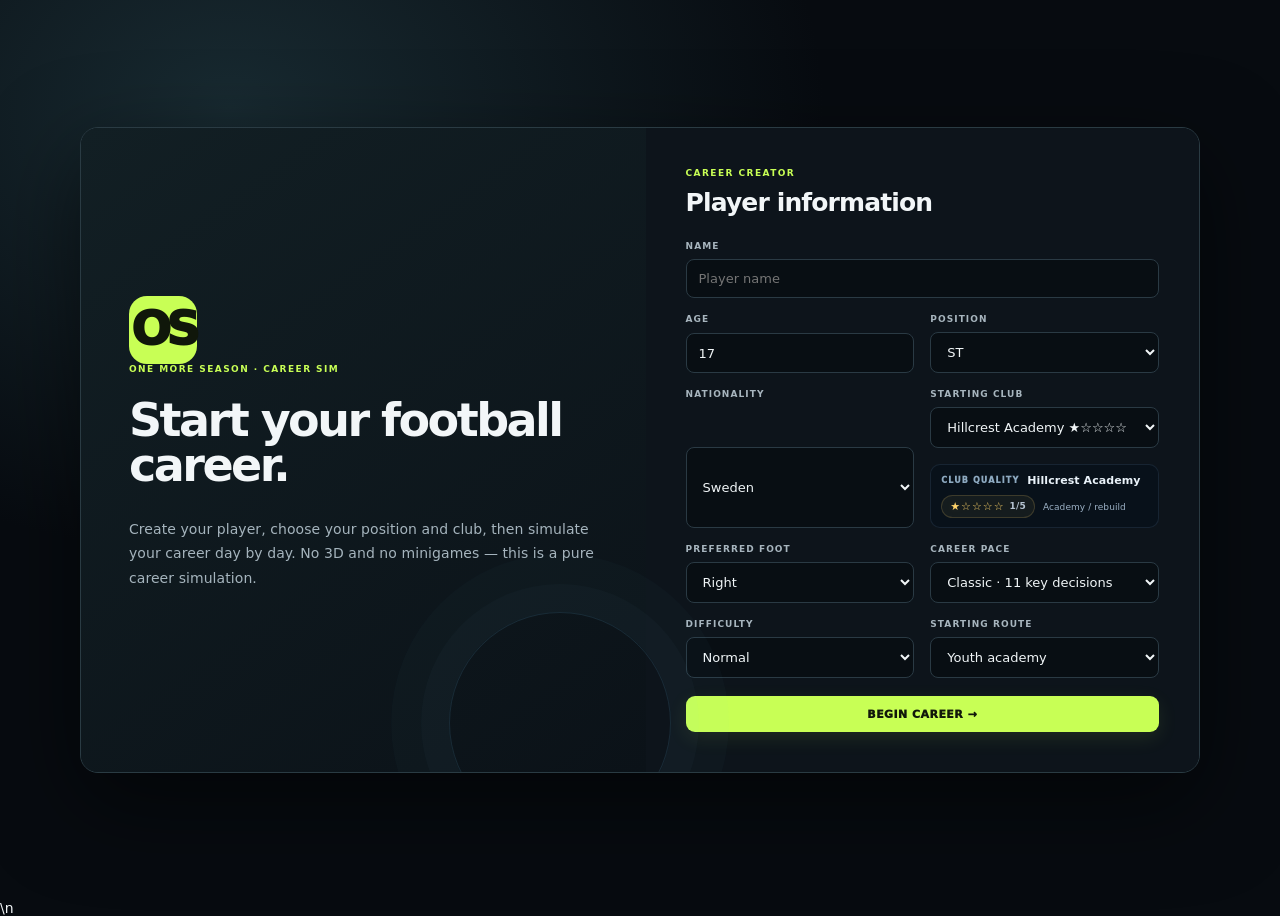
==== commit 2367f60e: "Load FC-style club star ratings throughout the game" ====
--- a/index.html
+++ b/index.html
@@ -35,12 +35,12 @@
 .match-form .win{background:#0b493a;color:#7af0c7}.match-form .draw{background:#423a1a;color:#ffe08a}.match-form .loss{background:#49212b;color:#ffb6c0}
 @media(max-width:850px){.match-engine{grid-template-columns:1fr}.match-stat-grid{grid-template-columns:repeat(3,1fr)}}
 </style>
-<link rel="stylesheet" href="visual-overhaul.css?v=20261021-1">
+<link rel="stylesheet" href="visual-overhaul.css?v=20261021-2">
 </head>
 <body>
 <section id="creator" class="creator"><div class="creatorCard"><div class="intro"><div class="os">OS</div><div class="eyebrow">ONE MORE SEASON · CAREER SIM</div><h1>Start your football career.</h1><p>Create your player, choose your position and club, then simulate your career day by day. No 3D and no minigames — this is a pure career simulation.</p></div><div class="form"><div class="eyebrow">CAREER CREATOR</div><h2>Player information</h2><div class="formGrid"><div class="field full"><label>Name</label><input id="name" placeholder="Player name"></div><div class="field"><label>Age</label><input id="age" type="number" min="16" max="40" value="17"></div><div class="field"><label>Position</label><select id="pos"><option>ST</option><option>CF</option><option>CAM</option><option>CM</option><option>LW</option><option>RW</option><option>LB</option><option>CB</option><option>RB</option><option>GK</option></select></div><div class="field"><label>Nationality</label><select id="nation"><option>Sweden</option><option>England</option><option>Spain</option><option>France</option><option>Brazil</option><option>Germany</option><option>Portugal</option><option>Argentina</option></select></div><div class="field"><label>Starting club</label><select id="club"><option>Hillcrest Academy</option><option>BK Häcken</option><option>Real Sociedad</option><option>Villarreal</option><option>Aston Villa</option></select></div><div class="field"><label>Preferred foot</label><select id="omsFoot"><option>Right</option><option>Left</option><option>Both</option></select></div><div class="field"><label>Career pace</label><select id="omsPace"><option value="classic">Classic · 11 key decisions</option><option value="quick">Quick · faster calendar</option><option value="immersive">Immersive · more story events</option></select></div><div class="field"><label>Difficulty</label><select id="omsDifficulty"><option value="normal">Normal</option><option value="hard">Hard</option><option value="legend">Legend</option></select></div><div class="field"><label>Starting route</label><select id="omsRoute"><option value="academy">Youth academy</option><option value="bench">First-team bench</option><option value="starter">First-team starter</option><option value="loan">Loan pathway</option></select></div></div><button class="start" onclick="beginCareer()">BEGIN CAREER →</button></div></div></section>
 <div id="app" class="hidden"><header class="top"><div class="logo">OS</div><div class="brand">ONE MORE SEASON<small>CAREER SIM</small></div><nav id="nav" class="nav"></nav><div class="day">DAY <span id="day">1</span><small id="season">SEASON 1</small></div><button class="gear" id="omsSettingsButton" type="button" title="Career settings" aria-label="Open career settings">⚙</button></header><main>
-<section id="home" class="view active"><div class="hero"><div><div class="eyebrow">SIMULATION CENTER</div><h1>Clear skies, bigger dreams.</h1><div class="muted">Build your career one decision at a time.</div></div><div class="opponent"><div class="eyebrow">NEXT OPPONENT</div><strong id="opp">Hillcrest Academy (H)</strong><div class="chips"><span>LEAGUE</span><span>•</span><span>SIMULATION</span><span>•</span><span id="eventDay">DAY 1</span></div></div></div>
+<section id="home" class="view active"><div class="hero"><div><div class="eyebrow">SIMULATION CENTER</div><h1>Clear skies, bigger dreams.</h1><div class="muted">Build your career one decision at a time.</div></div><div class="opponent"><div class="eyebrow">NEXT OPPONENT</div><strong id="opp">Hillcrest Academy (H)</strong><div class="oms-matchup-ratings" id="omsMatchupRatings" aria-live="polite"></div><div class="chips"><span>LEAGUE</span><span>•</span><span>SIMULATION</span><span>•</span><span id="eventDay">DAY 1</span></div></div></div>
 
 <div class="match-engine" id="omsMatchEngine">
 <section class="match-report">
@@ -61,7 +61,7 @@
 </div>
 <div class="muted" style="margin-top:15px">Recent form</div><div class="match-form" id="omsForm"><span>Not played yet</span></div>
 </section></div>
-\n<div class="layout"><section class="panel"><h2>PLAYER CALENDAR</h2><div class="muted">Matches, training and career events.</div><div class="cards"><div class="card active"><div class="eyebrow">NEXT MATCH</div><h3 id="match">Hillcrest Academy (H)</h3><div class="muted">League · Day <span id="matchDay">1</span></div><button class="action" onclick="simulateMatch()">SIMULATE MATCH →</button></div><div class="card"><div class="eyebrow">TIME</div><h3>Simulate 3 Days</h3><div class="muted">Training, recovery and world events.</div><button class="action secondary" onclick="advance(3)">SIMULATE 3 DAYS →</button></div><div class="card"><div class="eyebrow">SEASON</div><h3>Simulate Season</h3><div class="muted">Advance the season quickly.</div><button class="action secondary" onclick="advance(300)">SIMULATE SEASON →</button></div></div></section>
+\n<div class="layout"><section class="panel"><h2>PLAYER CALENDAR</h2><div class="muted">Matches, training and career events.</div><div class="cards"><div class="card active"><div class="eyebrow">NEXT MATCH</div><h3 id="match">Hillcrest Academy (H)</h3><div class="muted">League · Day <span id="matchDay">1</span></div><button class="action" onclick="simulateMatch()">SIMULATE MATCH →</button></div><div class="card"><div class="eyebrow">TIME</div><h3>Simulate 3 Days</h3><div class="muted">Training, recovery and world events.</div><button class="action secondary" onclick="advance(3)">SIMULATE 3 DAYS →</button></div><div class="card"><div class="eyebrow">SEASON</div><h3>Next Season</h3><div class="muted">Skip the calendar to the next season without simulating every day.</div><button class="action secondary" onclick="advanceSeason()">ADVANCE TO NEXT SEASON →</button></div></div></section>
 <section class="panel"><h2>PLAYER STATUS</h2><div class="muted" id="player">Your Player · ST</div><div class="status"><div class="row"><span>OVR</span><div class="bar"><i id="ovrb"></i></div><b id="ovr">67</b></div><div class="row"><span>Fitness</span><div class="bar"><i id="fitb"></i></div><b id="fit">92%</b></div><div class="row"><span>Morale</span><div class="bar"><i id="morb"></i></div><b id="mor">78%</b></div><div class="row"><span>Sharpness</span><div class="bar"><i id="sharpb"></i></div><b id="sharp">85%</b></div></div><button class="action danger" onclick="deleteCareer()">DELETE CAREER</button></section></div>
 <div class="layout"><section class="panel"><h2>SEASON CALENDAR</h2><div class="calendar" id="calendar"></div></section><section class="panel"><h2>LATEST NEWS</h2><div class="muted">The football world changes while you simulate.</div><div class="news" id="news"></div></section></div></section>
 <section id="squad" class="view"><div class="panel"><div class="eyebrow">SQUAD</div><h1>Club & Squad</h1><p class="muted">Your teammates, competition for places and squad status.</p><div class="news"><div>Starting XI · Competition for your position is active.</div><div>Manager · Your performances affect selection.</div><div>Squad · Fitness and sharpness influence minutes.</div></div></div></section>
@@ -71,7 +71,7 @@
 <section id="agent" class="view"><div class="panel"><div class="eyebrow">AGENT</div><h1>Agent & Money</h1><p class="muted">Contracts, wages, bonuses and club opportunities.</p></div></section>
 <section id="world" class="view"><div class="panel"><div class="eyebrow">WORLD</div><h1>Football World</h1><p class="muted">Transfers, injuries, managers and major football events.</p></div></section>
 <section id="history" class="view"><div class="panel"><div class="eyebrow">HISTORY</div><h1>Career History</h1><p class="muted">Season results, awards and career legacy.</p></div></section>
-<section id="journey" class="view"><div class="panel"><div class="eyebrow">THE JOURNEY · STORY MODE</div><h1>Every choice becomes a headline.</h1><p class="muted">30 nya karriärfunktioner inspirerade av karriärsimulator-idén: spelarprofil, val, konsekvenser och en berättelse som växer med dig.</p><div id="omsJourneyProfile" class="cards"></div><div class="layout"><section class="panel"><div class="eyebrow">NEXT CAREER DECISION</div><h2 id="omsJourneyTitle">Your story starts here</h2><p id="omsJourneyText" class="muted">Skapa din karriär för att börja fatta beslut.</p><div id="omsJourneyChoices" class="cards"></div><button class="action" id="omsNextDecision" onclick="omsNextJourneyDecision()">NEXT DECISION →</button></section><section class="panel"><div class="eyebrow">HEADLINES</div><h2>Career news</h2><div id="omsJourneyHeadlines" class="news"><div>Headlines will appear after your first decision.</div></div></section></div><div class="layout"><section class="panel"><div class="eyebrow">CAREER JOURNAL</div><h2>Journey log</h2><div id="omsJourneyLog" class="news"></div></section><section class="panel"><div class="eyebrow">30 JOURNEY SYSTEMS</div><h2>Features in this update</h2><div id="omsJourneyFeatures" class="news"></div></section></div></div></section></main><div id="toast" class="toast"></div></div>
+<section id="journey" class="view"><div class="panel"><div class="eyebrow">THE JOURNEY · STORY MODE</div><h1>Every choice becomes a headline.</h1><p class="muted">30 nya karriärfunktioner inspirerade av karriärsimulator-idén: spelarprofil, val, konsekvenser och en berättelse som växer med dig.</p><div id="omsJourneyProfile" class="cards"></div><div class="layout"><section class="panel"><div class="eyebrow">NEXT CAREER DECISION</div><h2 id="omsJourneyTitle">Your story starts here</h2><p id="omsJourneyText" class="muted">Skapa din karriär för att börja fatta beslut.</p><div id="omsJourneyChoices" class="cards"></div></section><section class="panel"><div class="eyebrow">HEADLINES</div><h2>Career news</h2><div id="omsJourneyHeadlines" class="news"><div>Headlines will appear after your first decision.</div></div></section></div><div class="layout"><section class="panel"><div class="eyebrow">CAREER JOURNAL</div><h2>Journey log</h2><div id="omsJourneyLog" class="news"></div></section><section class="panel"><div class="eyebrow">30 JOURNEY SYSTEMS</div><h2>Features in this update</h2><div id="omsJourneyFeatures" class="news"></div></section></div></div></section></main><div id="toast" class="toast"></div></div>
 <script>
 const KEY='omsCareerStable3';let state=null;window.OMS_GET_STATE=()=>state;
 const tabs=[['HOME','home'],['SQUAD','squad'],['TRANSFERS','transfers'],['ACADEMY','academy'],['DEVELOPMENT','development'],['AGENT','agent'],['WORLD','world'],['HISTORY','history'],['JOURNEY','journey']];
@@ -93,6 +93,7 @@
 function advance(n){if(!state){toast('Start a career first.');return}const days=Math.max(1,Math.min(365,Math.floor(Number(n)||1)));state.day+=days;state.fitness=Math.max(30,Math.min(100,state.fitness-days*.7+4));state.sharp=Math.max(30,Math.min(100,state.sharp+days*.5));state.morale=Math.max(20,Math.min(100,state.morale+(Math.random()>.5?2:-1)));checkSeason();save();render();toast('Calendar advanced '+days+' day'+(days===1?'':'s'))}
 function simulateMatch(){const r=Math.random();if(r<.45)state.wins++;else if(r<.72)state.draws++;else state.losses++;state.day++;state.fitness=Math.max(35,state.fitness-7);state.sharp=Math.min(100,state.sharp+8);state.morale=Math.max(30,Math.min(100,state.morale+(r<.45?5:-2)));if(r>.86&&state.ovr<99)state.ovr++;checkSeason();save();render();toast(r<.45?'MATCH WON':'MATCH SIMULATED')}
 function checkSeason(){if(state.day>300){state.season++;state.day=1;state.fitness=90;state.sharp=85;toast('NEW SEASON STARTED')}}
+function advanceSeason(){if(!state){toast('Start a career first.');return}const currentDay=Math.max(1,Number(state.day)||1);const days=Math.max(1,301-currentDay);if(typeof window.advance==='function')window.advance(days);else advance(days)}
 function deleteCareer(){if(confirm('Delete career and return to the first player setup page?')){localStorage.removeItem(KEY);state=null;location.reload()}}
 function render(){document.getElementById('day').textContent=state.day;document.getElementById('season').textContent='SEASON '+state.season;document.getElementById('eventDay').textContent='DAY '+state.day;document.getElementById('matchDay').textContent=state.day;document.getElementById('player').textContent=state.name+' · '+state.pos+' · '+state.nation;document.getElementById('ovr').textContent=state.ovr;document.getElementById('ovrb').style.width=state.ovr+'%';[['fit',state.fitness],['mor',state.morale],['sharp',state.sharp]].forEach(([id,v])=>{document.getElementById(id).textContent=Math.round(v)+'%';document.getElementById(id+'b').style.width=v+'%'});document.getElementById('calendar').innerHTML=[0,3,6,9].map((n,i)=>'<div class="event '+(i===0?'today':'')+'"><b>DAY '+(state.day+n)+'</b><div class="muted" style="margin-top:8px">'+(['League match','Training','Fitness & recovery','Cup / away match'][i])+'</div></div>').join('');document.getElementById('news').innerHTML=['Transfer rumours heat up','Big club scouts are watching young talents','Champions League draw confirmed','Unexpected career event'].map((x,i)=>'<div>⚽ '+x+' <span class="muted">'+(i+1)+'h ago</span></div>').join('')}
 try{state=JSON.parse(localStorage.getItem(KEY)||'null')}catch(e){state=null}if(state){openApp();render()}
@@ -1592,7 +1593,7 @@
      x.fitness=Math.min(100,(x.fitness||80)+8);x.morale=Math.min(100,(x.morale||70)+5);x.sharp=Math.max(40,(x.sharp||70)-2);
      x.m6.last='Protect Your Body · +8 fitness · +5 morale';
    } else {
-     x.reputation=Math.min(100,(x.reputation||50)+4);x.value=Math.round((x.value||150000)*1.025);x.morale=Math.min(100,(x.morale||70)+3);x.day=(x.day||1)+1;
+     x.reputation=Math.min(100,(x.reputation||50)+4);x.value=Math.round((x.value||150000)*1.025);x.morale=Math.min(100,(x.morale||70)+3);x.day=(x.day||1)+1;if(typeof window.checkSeason==='function')window.checkSeason();
      x.inbox=x.inbox||[];x.inbox.unshift('Agent meeting completed · your career plan is being reviewed.');x.inbox=x.inbox.slice(0,20);
      x.m6.last='Agent Meeting · +4 reputation · market value increased · +1 day';
    }
@@ -2084,13 +2085,19 @@
 }
 function renderEngine(){
 if(!state)return;ensure(state);
-const last=state.matchHistory[0],ss=state.seasonStats,cs=state.careerStats;
+const last=state.matchHistory[0],ss=state.seasonStats,cs=state.careerStats,nextOpponent=pickOpponent(state);
 const set=(id,v)=>{const el=document.getElementById(id);if(el)el.textContent=v};
 set('omsApps',ss.apps);set('omsGoals',ss.goals);set('omsAssists',ss.assists);set('omsMotm',ss.motm);set('omsPoints',ss.points);
 set('omsAvgRating',ss.apps?(ss.ratingTotal/ss.apps).toFixed(1):'—');
 const news=document.getElementById('news');if(news&&state.newsItems&&state.newsItems.length)news.innerHTML=state.newsItems.map((x,i)=>'<div>⚽ '+x+' <span class="muted">'+(i+1)+' recent</span></div>').join('');
 const form=document.getElementById('omsForm');
 if(form)form.innerHTML=state.form.length?state.form.slice(0,5).map(x=>'<span class="'+(x==='W'?'win':x==='D'?'draw':'loss')+'">'+x+'</span>').join(''):'<span>Not played yet</span>';
+const ratingBox=document.getElementById('omsMatchupRatings');
+if(ratingBox&&typeof window.OMS_TEAM_STARS==='function'){
+ const own=window.OMS_TEAM_STARS(state.club||'Your club',null,false);
+ const foe=window.OMS_TEAM_STARS(nextOpponent.name,nextOpponent.competition||null,false);
+ ratingBox.innerHTML='<div class="oms-rating-team"><small>YOUR CLUB</small>'+own+'</div><div class="oms-rating-separator">VS</div><div class="oms-rating-team"><small>NEXT OPPONENT</small>'+foe+'</div>';
+}
 if(last){
 set('omsHomeName',last.club);set('omsAwayName',last.opponent);set('omsHomeScore',last.goalsFor);set('omsAwayScore',last.goalsAgainst);
 set('omsMatchSummary',last.result+' · '+last.competition+' · '+last.dayLabel);
@@ -2098,12 +2105,13 @@
 const events=document.getElementById('omsMatchEvents');
 if(events)events.innerHTML=last.events.map((x,i)=>'<div class="match-event '+(i>1?'dim':'')+'">'+x+'</div>').join('');
 }else{
-set('omsHomeName',state.club||'Your club');set('omsAwayName',pickOpponent(state).name);
+set('omsHomeName',state.club||'Your club');set('omsAwayName',nextOpponent.name);
 set('omsHomeScore','—');set('omsAwayScore','—');set('omsMatchSummary','Play your first match to create a report.');set('omsMatchRating','— / 10');
 }
 }
 function simMatchV6(){
 if(!state)return;ensure(state);
+if(num(state.injuredDays)>0){if(typeof toast==='function')toast('Unavailable: '+state.injuredDays+' day'+(state.injuredDays===1?'':'s')+' injured. Advance time or recover first.');if(typeof render==='function')render();return;}
 const s=state;let scheduledDay=Math.max(num(s.day,1),num(s.nextMatchDay,1));if(scheduledDay>300){s.season=num(s.season,1)+1;scheduledDay=1;s.nextMatchDay=1;s.seasonStats={apps:0,goals:0,assists:0,motm:0,ratingTotal:0,points:0};s.form=[];}s.day=scheduledDay;const opp=pickOpponent(s),dayBefore=scheduledDay;
 const ratingBase=num(s.ovr,67)*0.44+num(s.fitness,90)*0.13+num(s.sharp,80)*0.12+num(s.morale,75)*0.11+17;
 const difficulty=s.difficulty==='legend'?4:s.difficulty==='hard'?2:0;
@@ -2228,4 +2236,5 @@
 };
 </script>
 <script src="button-audit.js?v=20261021-1"></script>
+<script src="club-stars.js?v=20261021-1"></script>
 </body></html>
